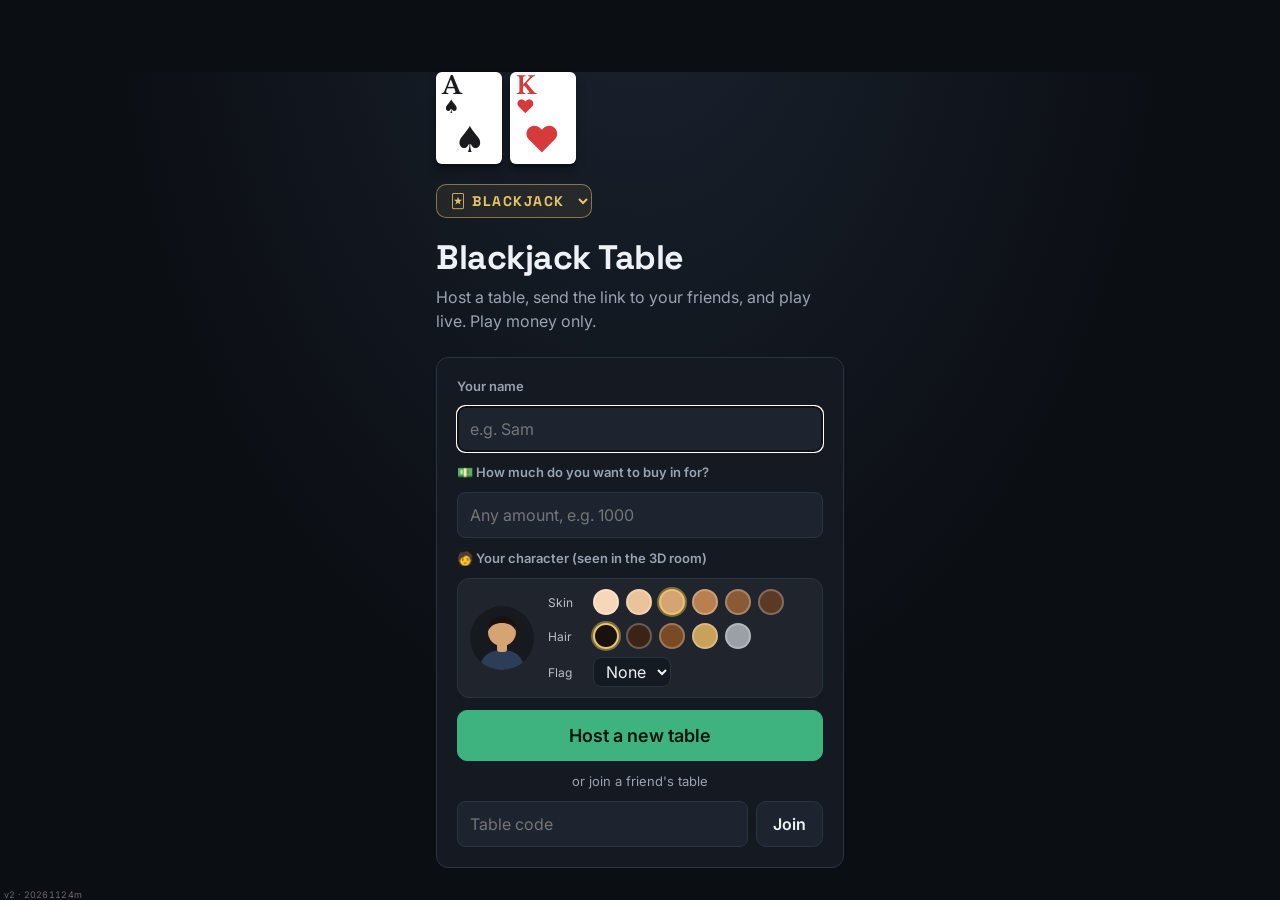
==== index.html @ 290719a8 "5 Card Charlie 1 round in 8 by default; dealer Max seats (off by default, 15 when on): + stops at th" ====
<!doctype html>
<html lang="en">
<head>
  <meta charset="utf-8" />
  <meta name="viewport" content="width=device-width, initial-scale=1, viewport-fit=cover" />
  <title>Blackjack Table</title>
  <meta name="description" content="Host a live blackjack table and play with friends from a shared link." />
  <link rel="preconnect" href="https://fonts.googleapis.com" />
  <link rel="preconnect" href="https://fonts.gstatic.com" crossorigin />
  <link href="https://fonts.googleapis.com/css2?family=Space+Grotesk:wght@500;600;700&family=Libre+Baskerville:wght@700&family=Inter:wght@400;500;600;700;800&display=swap" rel="stylesheet" />
  <script>try { var u = JSON.parse(sessionStorage.getItem('bj-upd') || 'null'); if (u && Date.now() - u.at < 90000) { document.documentElement.classList.add('updating'); addEventListener('load', function () { setTimeout(function () { document.documentElement.classList.remove('updating'); try { sessionStorage.removeItem('bj-upd'); } catch (e) {} }, 2000); }); } } catch (e) {}</script>
  <link rel="stylesheet" href="css/style.css?v=20261124m" />
  <link rel="stylesheet" href="css/games.css?v=20261124m" />
  <link rel="icon" href="data:image/svg+xml,<svg xmlns='http://www.w3.org/2000/svg' viewBox='0 0 100 100'><rect x='18' y='8' width='64' height='84' rx='10' fill='white' stroke='%23222' stroke-width='4'/><text x='50' y='66' font-size='48' text-anchor='middle' fill='%23d22'>♥</text></svg>" />
</head>
<body>
  <div id="app"></div>
  <div id="toast" class="toast" hidden></div>
  <dialog id="modal"><form method="dialog" class="x-form"><button class="x-btn" aria-label="Close" title="Close">✕</button></form><div id="modal-body"></div></dialog>
  <!-- Fetch every script at once instead of one after another. -->
  <link rel="modulepreload" href="js/game.js?v=20261124m" />
  <link rel="modulepreload" href="js/strategy.js?v=20261124m" />
  <link rel="modulepreload" href="js/fx.js?v=20261124m" />
  <link rel="modulepreload" href="js/history.js?v=20261124m" />
  <link rel="modulepreload" href="js/room3d.js?v=20261124m" />
  <link rel="modulepreload" href="lib/three.module.min.js" />
  <link rel="modulepreload" href="lib/CSS3DRenderer.js" />
  <script src="lib/peerjs.min.js"></script>
  <script type="module">import { boot } from './js/shell.js?v=20261124m'; boot('blackjack', () => import('./js/app.js?v=20261124m'));</script>
</body>
</html>
---- css/style.css ----
:root {
  --bg: #15171c;
  --panel: #1f232b;
  --panel-2: #282d37;
  --line: #343a46;
  --text: #eef1f5;
  --muted: #9aa3b2;
  --felt: #1f6b4a;
  --felt-dark: #17543a;
  --felt-edge: #0f3b29;
  --accent: #3fb37f;
  --accent-2: #2f8f64;
  --warn: #e0a23a;
  --danger: #e05252;
  --gold: #f2c94c;
  --card-bg: #ffffff;
  --spade: #1b1b1f;
  --heart: #d63a3a;
  --diamond: #d63a3a;
  --club: #18803f; /* clubs are green, so they never look like spades */
  --radius: 12px;
}
body.four-colour { --diamond: #2a6fdb; --club: #1f9a4f; }

* { box-sizing: border-box; }
html, body { margin: 0; background: var(--bg); color: var(--text); font-family: Inter, system-ui, -apple-system, Segoe UI, Roboto, sans-serif; }
body { min-height: 100vh; -webkit-font-smoothing: antialiased; }
button { font: inherit; }
input, select { font: inherit; color: var(--text); background: var(--panel-2); border: 1px solid var(--line); border-radius: 8px; padding: 8px 10px; }
a { color: var(--accent); }

.btn { background: var(--panel-2); color: var(--text); border: 1px solid var(--line); border-radius: 10px; padding: 10px 16px; font-weight: 600; cursor: pointer; transition: transform .05s, background .15s; }
.btn:hover:not(:disabled) { background: #333a46; }
.btn:active:not(:disabled) { transform: translateY(1px); }
.btn:disabled { opacity: .4; cursor: not-allowed; }
.btn.primary { background: var(--accent); border-color: var(--accent); color: #07140e; }
.btn.primary:hover:not(:disabled) { background: #4cc78f; }
.btn.danger { background: transparent; border-color: var(--danger); color: var(--danger); }
.btn.small { padding: 5px 10px; font-size: 13px; border-radius: 8px; }
.btn.big { padding: 14px 22px; font-size: 18px; }

/* ---------- Landing ---------- */
.landing { max-width: 440px; margin: 8vh auto; padding: 0 16px; }
.landing h1 { font-size: 34px; font-weight: 800; margin: 0 0 6px; letter-spacing: -0.5px; }
.landing p { color: var(--muted); margin: 0 0 24px; line-height: 1.5; }
.landing .box { background: var(--panel); border: 1px solid var(--line); border-radius: var(--radius); padding: 20px; display: grid; gap: 12px; }
.landing label { font-size: 13px; color: var(--muted); font-weight: 600; }
.landing input { width: 100%; padding: 12px; font-size: 16px; }
.landing .or { text-align: center; color: var(--muted); font-size: 13px; }
.landing .row { display: flex; gap: 8px; }
.landing .row input { flex: 1; }
.hero-cards { display: flex; gap: 8px; margin-bottom: 20px; }

/* ---------- Layout ---------- */
.topbar { display: flex; align-items: center; gap: 12px; padding: 10px 16px; border-bottom: 1px solid var(--line); background: var(--panel); flex-wrap: wrap; }
.topbar .title { font-weight: 800; font-size: 18px; }
.topbar .spacer { flex: 1; }
.pill { display: inline-flex; align-items: center; gap: 6px; padding: 4px 10px; border-radius: 999px; background: var(--panel-2); border: 1px solid var(--line); font-size: 13px; color: var(--muted); }
.pill.live::before { content: ''; width: 8px; height: 8px; border-radius: 50%; background: var(--accent); flex-shrink: 0; }
.pill.live { color: #c9f2dd; border-color: rgba(63, 179, 127, .6); background: rgba(63, 179, 127, .14); }
.pill.off::before { content: ''; width: 8px; height: 8px; border-radius: 50%; background: var(--danger); flex-shrink: 0; }
.share { display: flex; gap: 6px; align-items: center; }
.share input { width: 260px; font-size: 13px; padding: 6px 8px; }

.main { display: grid; grid-template-columns: 1fr 320px; gap: 16px; padding: 16px; max-width: 1400px; margin: 0 auto; }
.main.player { grid-template-columns: 1fr; max-width: 1100px; }
.main > div { min-width: 0; }
@media (max-width: 900px) { .main { grid-template-columns: 1fr; padding: 10px; } .share input { width: 160px; } }

/* ---------- Table ---------- */
.felt { position: relative; background: radial-gradient(ellipse at 50% 30%, var(--felt) 0%, var(--felt-dark) 70%); border: 10px solid var(--felt-edge); border-radius: 160px 160px 40px 40px / 120px 120px 40px 40px; padding: 18px 16px 20px; min-height: 480px; box-shadow: inset 0 0 60px rgba(0,0,0,.35), 0 10px 30px rgba(0,0,0,.4); }
@media (max-width: 700px) { .felt { border-radius: 40px; border-width: 6px; padding: 12px 8px; } }
.dealer { text-align: center; padding-bottom: 12px; }
.dealer .label { font-size: 12px; text-transform: uppercase; letter-spacing: 2px; color: rgba(255,255,255,.65); font-weight: 700; }
.status { text-align: center; margin: 4px auto 14px; font-weight: 700; font-size: 15px; background: rgba(0,0,0,.25); padding: 6px 14px; border-radius: 999px; display: table; }
.shoe-info { position: absolute; top: 14px; right: 22px; font-size: 12px; color: rgba(255,255,255,.6); text-align: right; }
@media (max-width: 700px) { .shoe-info { position: static; text-align: center; margin-bottom: 6px; } }

.seats { display: grid; grid-template-columns: repeat(5, 1fr); gap: 10px; align-items: start; }
@media (max-width: 1000px) { .seats { grid-template-columns: repeat(3, 1fr); } }
@media (max-width: 560px) { .seats { grid-template-columns: repeat(2, 1fr); gap: 8px; } }
.seat { background: rgba(0,0,0,.22); border: 2px solid rgba(255,255,255,.08); border-radius: 14px; padding: 8px; min-height: 160px; display: flex; flex-direction: column; gap: 6px; }
.seat.me { border-color: rgba(242,201,76,.6); }
.seat.turn { border-color: var(--gold); box-shadow: 0 0 0 3px rgba(242,201,76,.25), 0 0 20px rgba(242,201,76,.25); }
.seat.away { opacity: .55; }
.seat.empty { align-items: center; justify-content: center; border-style: dashed; color: rgba(255,255,255,.5); font-size: 13px; }
.seat .who { display: flex; justify-content: space-between; align-items: baseline; gap: 6px; }
.seat .name { font-weight: 700; font-size: 14px; overflow: hidden; text-overflow: ellipsis; white-space: nowrap; }
.seat .chips { font-size: 13px; color: var(--gold); font-weight: 700; }
.seat .bets { display: flex; flex-wrap: wrap; gap: 4px; }
.hand { background: rgba(0,0,0,.15); border-radius: 10px; padding: 6px; border: 1px solid transparent; }
.hand .meta { display: flex; justify-content: space-between; font-size: 12px; margin-top: 4px; gap: 4px; flex-wrap: wrap; }
.total { font-weight: 800; background: rgba(0,0,0,.45); padding: 1px 7px; border-radius: 6px; }
.result { font-weight: 800; padding: 1px 7px; border-radius: 6px; }
.result.win, .result.blackjack, .result.charlie { background: var(--accent); color: #062014; }
.result.lose, .result.bust { background: var(--danger); color: #fff; }
.result.push, .result.surrender { background: #6b7280; color: #fff; }
.net { font-weight: 800; font-size: 13px; text-align: center; }
.net.up { color: #7ef0b6; } .net.down { color: #ff9b9b; }
.side-results { display: grid; gap: 2px; }
.side-res { font-size: 11px; display: flex; justify-content: space-between; gap: 4px; padding: 2px 5px; border-radius: 5px; background: rgba(0,0,0,.25); }
.side-res.win { background: rgba(63,179,127,.35); }
.ready-tag { font-size: 11px; color: #7ef0b6; font-weight: 700; }

/* ---------- Cards ---------- */
.cards { display: flex; flex-wrap: wrap; gap: 4px; min-height: 64px; }
.dealer .cards { justify-content: center; min-height: 100px; }
.card { width: 46px; height: 64px; background: var(--card-bg); border-radius: 7px; box-shadow: 0 2px 6px rgba(0,0,0,.35); position: relative; color: var(--spade); display: flex; flex-direction: column; justify-content: space-between; padding: 3px 5px; user-select: none; flex: none; }
.card.s-h { color: var(--heart); } .card.s-d { color: var(--diamond); } .card.s-c { color: var(--club); } .card.s-s { color: var(--spade); }
.card.back { background: repeating-linear-gradient(45deg, #2b4c8c 0 6px, #24407a 6px 12px); border: 3px solid #fff; }
.card.new { animation: deal .28s ease-out; }
@keyframes deal { from { transform: translateY(-30px) scale(.9); opacity: 0; } to { transform: none; opacity: 1; } }

/* ---------- Panels ---------- */
.panel { background: var(--panel); border: 1px solid var(--line); border-radius: var(--radius); padding: 14px; }
.panel h3 { margin: 0 0 10px; font-size: 14px; text-transform: uppercase; letter-spacing: 1px; color: var(--muted); }
.side { display: grid; gap: 14px; align-content: start; }
.controls { margin-top: 14px; }
.actions { display: flex; gap: 8px; flex-wrap: wrap; justify-content: center; }
.actions .btn { min-width: 96px; }
.kbd { font-size: 11px; opacity: .6; margin-left: 4px; }

.chip { width: 50px; height: 50px; border-radius: 50%; border: 4px dashed rgba(255,255,255,.7); font-weight: 800; font-size: 13px; cursor: pointer; color: #fff; display: grid; place-items: center; box-shadow: 0 2px 6px rgba(0,0,0,.4); }
.chip.sel { outline: 3px solid var(--gold); outline-offset: 2px; }
.chip.v1 { background: #8a8f99; } .chip.v5 { background: #c0392b; } .chip.v25 { background: #1f8a4c; } .chip.v100 { background: #222; } .chip.v500 { background: #6c3fb5; }
.main-spot { border: 2px dashed var(--gold); border-radius: 14px; padding: 14px; text-align: center; cursor: pointer; background: rgba(242,201,76,.06); }
.main-spot .amt { font-size: 28px; font-weight: 800; color: var(--gold); }
.main-spot small { color: var(--muted); }

.player-list { display: grid; gap: 6px; }
.player-row { display: grid; grid-template-columns: 1fr auto; gap: 6px; align-items: center; background: var(--panel-2); padding: 8px; border-radius: 8px; font-size: 13px; }
.player-row .tools { display: flex; gap: 4px; flex-wrap: wrap; justify-content: flex-end; }
.player-row input { width: 70px; padding: 4px 6px; font-size: 13px; }
.settings-grid { display: grid; grid-template-columns: 1fr 1fr; gap: 8px 10px; font-size: 13px; }
.settings-grid label { display: grid; gap: 4px; color: var(--muted); font-weight: 600; }
.settings-grid .full { grid-column: 1 / -1; }
.settings-grid input[type=range] { padding: 0; }
.check { display: flex !important; align-items: center; gap: 8px; grid-template-columns: none; }
.log { font-size: 12px; color: var(--muted); display: grid; gap: 3px; max-height: 180px; overflow: auto; }
.hint { font-size: 12px; color: var(--muted); }

.toast { position: fixed; left: 50%; bottom: 24px; transform: translateX(-50%); background: #111; border: 1px solid var(--line); padding: 10px 16px; border-radius: 10px; z-index: 50; font-weight: 600; max-width: 90vw; }
dialog { background: var(--panel); color: var(--text); border: 1px solid var(--line); border-radius: var(--radius); max-width: 640px; width: calc(100% - 32px); }
dialog::backdrop { background: rgba(0,0,0,.6); }
.paytable { display: grid; gap: 12px; max-height: 70vh; overflow: auto; margin-bottom: 12px; }
.paytable table { width: 100%; border-collapse: collapse; font-size: 13px; }
.paytable td { padding: 3px 0; border-bottom: 1px solid var(--line); }
.paytable td:last-child { text-align: right; font-weight: 700; color: var(--gold); }
.paytable h4 { margin: 0 0 2px; } .paytable p { margin: 0 0 4px; color: var(--muted); font-size: 13px; }
.center-msg { text-align: center; padding: 60px 16px; color: var(--muted); }

/* Keep every panel inside the page width. */
.settings-grid { grid-template-columns: minmax(0, 1fr) minmax(0, 1fr); }
.settings-grid input:not([type=checkbox]), .settings-grid select { width: 100%; min-width: 0; }
.side { min-width: 0; }
body { overflow-x: hidden; }
.timer { margin-left: 8px; padding: 1px 8px; border-radius: 999px; background: rgba(255,255,255,.15); font-variant-numeric: tabular-nums; }
.timer.urgent { background: var(--danger); }

/* ================= Live casino look ================= */
:root { --bg: #0b0e13; --panel: #151a22; --panel-2: #1d2430; --line: #2a3342; --gold: #e8c46a; --felt: #13654a; --felt-dark: #0b4733; --felt-edge: #3b2414; }
body { background: radial-gradient(ellipse at 50% -10%, #1b2330 0%, var(--bg) 60%) fixed; }
.btn.gold { background: transparent; border-color: var(--gold); color: var(--gold); }

.felt {
  border: none; overflow: hidden;
  border-radius: 28px 28px 50% 50% / 28px 28px 34% 34%;
  background:
    radial-gradient(ellipse at 50% 0%, rgba(255,255,255,.10), transparent 55%),
    radial-gradient(ellipse at 50% 40%, var(--felt) 0%, var(--felt-dark) 75%);
  box-shadow: 0 0 0 10px #2a190e, 0 0 0 12px #6b4524, 0 18px 50px rgba(0,0,0,.6), inset 0 0 80px rgba(0,0,0,.45);
  padding: 16px 16px 70px; min-height: 560px; margin: 12px 12px 0;
}
.felt::before { content: ''; position: absolute; inset: 14px; border: 2px solid rgba(232,196,106,.35); border-radius: 20px 20px 50% 50% / 20px 20px 34% 34%; pointer-events: none; }
@media (max-width: 700px) { .felt { margin: 6px 4px 0; padding: 10px 6px 40px; border-radius: 18px 18px 46% 46% / 18px 18px 22% 22%; min-height: 0; } .felt::before { inset: 8px; border-radius: 14px 14px 46% 46% / 14px 14px 22% 22%; } }

.dealer { position: relative; z-index: 1; }
.dealer-name { font-size: 12px; font-weight: 700; letter-spacing: 1px; text-transform: uppercase; color: rgba(255,255,255,.8); display: flex; gap: 8px; justify-content: center; align-items: center; flex-wrap: wrap; margin-bottom: 6px; }
.dealer-name .chips { color: var(--gold); }
.dealer-total { min-height: 22px; margin-top: 4px; }
.status { background: rgba(0,0,0,.4); border: 1px solid rgba(232,196,106,.3); }

/* Shoe */
.shoe-box { position: absolute; top: 22px; right: 26px; display: flex; flex-direction: column; align-items: flex-end; gap: 6px; z-index: 2; }
.shoe { position: relative; width: 74px; height: 58px; background: linear-gradient(160deg, #2b2f36, #111418); border-radius: 8px 22px 8px 8px; box-shadow: 0 6px 14px rgba(0,0,0,.5), inset 0 1px 0 rgba(255,255,255,.12); transform: perspective(200px) rotateX(18deg) rotate(-8deg); }
.shoe-cards { position: absolute; left: 8px; top: 8px; width: 46px; height: 34px; border-radius: 4px; background: repeating-linear-gradient(90deg, #f3f3f3 0 2px, #cfcfcf 2px 3px); box-shadow: inset 0 0 0 2px #b03030; }
.shoe-fill { position: absolute; left: 6px; right: 6px; bottom: 5px; height: 4px; border-radius: 2px; background: linear-gradient(90deg, var(--gold) var(--fill), rgba(255,255,255,.15) var(--fill)); }
.shoe-box .shoe-info { position: static; font-size: 11px; max-width: 180px; text-align: right; }
@media (max-width: 700px) { .shoe-box { top: 10px; right: 10px; } .shoe { width: 50px; height: 40px; } .shoe-cards { width: 30px; height: 22px; } .shoe-box .shoe-info { display: none; } }

/* Cards */
.card.pending { opacity: 0; }
.card.flip { animation: flip .45s ease-out; }
@keyframes flip { 0% { transform: rotateY(90deg); } 100% { transform: none; } }
.card.new { animation: none; }

/* Seats along the curved edge */
.seats { grid-template-columns: 1fr 1fr 1.35fr 1fr 1fr; gap: 6px; align-items: start; margin-top: 8px; }
.seat { background: transparent; border: none; min-height: 0; align-items: center; padding: 4px; gap: 4px; }
.seat.me, .seat.turn { border: none; box-shadow: none; }
.seat.empty { border: none; justify-content: flex-start; }
.seat .who { flex-direction: column; align-items: center; background: rgba(0,0,0,.45); border-radius: 10px; padding: 4px 10px; gap: 0; border: 1px solid rgba(255,255,255,.08); max-width: 100%; }
.seat.me .who { border-color: var(--gold); }
.seat.turn .who { background: var(--gold); color: #1b1300; } .seat.turn .who .chips { color: #1b1300; }
.seat .name { font-size: 13px; max-width: 100%; }
.seat .chips { font-size: 12px; }
.hand { background: transparent; padding: 2px; }
.hand .meta { justify-content: center; }
.side-results { width: 100%; }
@media (max-width: 700px) {
  .seats { grid-template-columns: 1fr 1fr 1.7fr 1fr 1fr; gap: 2px; }
  .seat .name { font-size: 11px; } .seat .who { padding: 2px 5px; }
}

/* Betting circle with side bets around it */
.spot-area { position: relative; width: 150px; height: 150px; flex: none; }
.spot { position: absolute; left: 50%; top: 50%; width: 66px; height: 66px; transform: translate(-50%, -50%); border-radius: 50%; border: 2px solid rgba(232,196,106,.75); background: rgba(0,0,0,.18); display: grid; place-items: center; }
.spot-amt { position: absolute; bottom: -8px; left: 50%; transform: translateX(-50%); background: rgba(0,0,0,.75); color: var(--gold); font-weight: 800; font-size: 12px; padding: 0 6px; border-radius: 8px; white-space: nowrap; }
.spot-amt:empty { display: none; }
.sb { position: absolute; left: 50%; top: 50%; width: 34px; height: 34px; margin: -17px 0 0 -17px; border-radius: 50%; border: 1.5px solid rgba(255,255,255,.35); background: rgba(0,0,0,.2); color: rgba(255,255,255,.75); font: inherit; padding: 0; display: grid; place-items: center; align-content: center; transform: rotate(var(--a)) translate(58px) rotate(calc(-1 * var(--a))); }
.sb.on { border-color: var(--gold); background: rgba(232,196,106,.18); }
.sb.won { border-color: #5ff0a8; background: rgba(63,179,127,.5); box-shadow: 0 0 10px rgba(95,240,168,.7); }
.sb.lost { opacity: .45; }
button.sb { cursor: pointer; }
button.sb:hover { border-color: var(--gold); background: rgba(232,196,106,.25); }
.spot-area.live .spot { border-style: dashed; }
@keyframes pulse { 50% { box-shadow: 0 0 0 6px rgba(232,196,106,.15); } }
.ins-tag { position: absolute; left: 50%; bottom: -14px; transform: translateX(-50%); font-size: 10px; font-weight: 700; background: rgba(0,0,0,.6); padding: 1px 6px; border-radius: 6px; white-space: nowrap; }

/* Chips */
.chipv { --c: #888; position: relative; width: 58px; height: 58px; border-radius: 50%; border: none; padding: 0; cursor: pointer; color: #fff; font: inherit; font-weight: 800; font-size: 14px;
  background:
    radial-gradient(circle, var(--c) 0 52%, transparent 53%),
    repeating-conic-gradient(#fff 0 12deg, var(--c) 12deg 45deg);
  box-shadow: 0 3px 8px rgba(0,0,0,.55), inset 0 0 0 3px rgba(0,0,0,.25);
  display: grid; place-items: center; transition: transform .12s; }
.chipv span { width: 62%; height: 62%; border-radius: 50%; border: 2px dashed rgba(255,255,255,.55); display: grid; place-items: center; text-shadow: 0 1px 2px rgba(0,0,0,.6); }
.chipv:hover { transform: translateY(-3px); }
.chipv.sel { transform: translateY(-6px); box-shadow: 0 0 0 3px var(--gold), 0 8px 16px rgba(0,0,0,.6); }
.cv1 { --c: #9aa1ab; } .cv5 { --c: #c62f2f; } .cv25 { --c: #1d8a4a; } .cv100 { --c: #23262d; } .cv500 { --c: #6d3cc0; }
.chipv.sm { width: 34px; height: 34px; position: absolute; left: 50%; top: 50%; margin: -17px 0 0 -17px; transform: translateY(calc(var(--i) * -3px)); cursor: default; box-shadow: 0 2px 2px rgba(0,0,0,.5), inset 0 0 0 2px rgba(0,0,0,.25); }
.stack { position: absolute; inset: 0; }
.chipv.fly { position: fixed; z-index: 100; pointer-events: none; margin: 0; }

/* Tray in the middle under the table */
.tray { max-width: 760px; margin: 18px auto 0; background: linear-gradient(180deg, #1a212c, #121820); border: 1px solid var(--line); border-radius: 18px; padding: 14px; display: grid; gap: 12px; box-shadow: 0 10px 30px rgba(0,0,0,.4); }
.tray:empty { display: none; }
.tray-row { display: grid; grid-template-columns: 1fr auto 1fr; align-items: center; gap: 10px; }
.chip-rack { display: flex; gap: 10px; justify-content: center; }
.balance { display: grid; text-align: center; } .balance small { color: var(--muted); font-size: 11px; text-transform: uppercase; letter-spacing: 1px; } .balance b { color: var(--gold); font-size: 20px; }
.tray-msg { text-align: center; color: var(--muted); }
@media (max-width: 560px) {
  .tray { margin: 12px 4px 0; padding: 10px; }
  .tray-row { grid-template-columns: 1fr 1fr; } .chip-rack { grid-column: 1 / -1; order: -1; gap: 6px; }
  .chipv { width: 50px; height: 50px; font-size: 12px; }
}
.actions.play { gap: 12px; }
@media (max-width: 560px) { .actions.play { gap: 6px; } }
.controls[hidden] { display: none; }

/* Clean full width page with a menu */
.main.player { max-width: 1280px; }
.topbar { position: sticky; top: 0; z-index: 20; background: rgba(11,14,19,.85); backdrop-filter: blur(8px); border-bottom: 1px solid rgba(255,255,255,.06); }
.topbar .title { letter-spacing: 3px; text-transform: uppercase; font-size: 15px; color: var(--gold); }
.menu-wrap { position: relative; }
.hamburger { width: 40px; height: 36px; border-radius: 10px; border: 1px solid var(--line); background: var(--panel-2); display: grid; place-content: center; gap: 4px; cursor: pointer; padding: 0; }
.hamburger span { display: block; width: 18px; height: 2px; background: var(--text); border-radius: 2px; }
.menu { display: none; position: absolute; right: 0; top: 100%; padding-top: 8px; width: 380px; max-width: calc(100vw - 24px); }
.menu-wrap.open .menu { display: block; }
.menu { max-height: calc(100vh - 70px); overflow-y: auto; filter: drop-shadow(0 16px 30px rgba(0,0,0,.6)); }
.menu-title { font-size: 11px; text-transform: uppercase; letter-spacing: 1.5px; color: var(--muted); font-weight: 700; margin-bottom: 8px; }
.menu .share input { flex: 1; width: auto; }
.menu-items { display: grid; gap: 2px; padding: 6px; }
.menu-item { text-align: left; background: transparent; border: none; color: var(--text); padding: 9px 10px; border-radius: 8px; cursor: pointer; font: inherit; font-weight: 600; }
.menu-item:hover { background: var(--panel-2); }
.menu .actions { justify-content: flex-start; }
.menu .actions .btn { min-width: 0; padding: 8px 12px; font-size: 13px; }
.seats { grid-template-columns: minmax(0,1fr) minmax(0,1fr) minmax(0,1.35fr) minmax(0,1fr) minmax(0,1fr); }
.seat { min-width: 0; }
@media (max-width: 700px) {
  .seats { grid-template-columns: minmax(0,1fr) minmax(0,1fr) minmax(0,1.7fr) minmax(0,1fr) minmax(0,1fr); }
  .topbar { flex-wrap: nowrap; padding: 8px 10px; gap: 8px; }
  .topbar .title { font-size: 13px; letter-spacing: 2px; }
  .topbar .pill { font-size: 11px; padding: 3px 8px; }
  .dealer-name { font-size: 10px; }
}
.vote-pop { position: fixed; inset: 0; z-index: 60; display: grid; place-items: center; background: rgba(0,0,0,.45); padding: 16px; }
.vote-card { background: var(--panel); border: 1px solid var(--gold); border-radius: 16px; padding: 18px; max-width: 380px; width: 100%; text-align: center; box-shadow: 0 20px 50px rgba(0,0,0,.6); }
.vote-title { font-weight: 800; font-size: 18px; margin-bottom: 6px; }
.vote-card p { color: var(--muted); margin: 0 0 12px; }
.vote-card .actions .btn { min-width: 110px; }
.vote-bar { height: 4px; border-radius: 2px; background: rgba(255,255,255,.1); margin-top: 14px; overflow: hidden; }
.vote-bar span { display: block; height: 100%; background: var(--gold); transition: width .2s linear; }
.spot[data-act] { cursor: pointer; }
.spot[data-act]:hover { box-shadow: 0 0 0 4px rgba(232,196,106,.3); }
.chip-rack { align-items: center; }
.icon-btn { width: 64px; height: 64px; border-radius: 50%; border: 2px solid var(--gold); background: rgba(232,196,106,.08); color: var(--gold); font: inherit; font-size: 11px; font-weight: 700; cursor: pointer; display: grid; place-items: center; align-content: center; gap: 0; }
.icon-btn .ico { font-size: 22px; line-height: 1; }
.icon-btn:hover:not(:disabled) { background: rgba(232,196,106,.2); }
.icon-btn:disabled { opacity: .3; cursor: not-allowed; }
@media (max-width: 560px) { .icon-btn { width: 50px; height: 50px; font-size: 10px; } .icon-btn .ico { font-size: 18px; } .chip-rack { gap: 4px; } .chipv { width: 44px; height: 44px; } }
.result-pop { position: fixed; left: 50%; top: 42%; transform: translate(-50%, -50%); z-index: 70; pointer-events: none; text-align: center; padding: 18px 46px; border-radius: 18px; background: rgba(8,10,14,.82); border: 2px solid var(--gold); box-shadow: 0 20px 60px rgba(0,0,0,.6); }
.result-pop small { display: block; font-size: 16px; letter-spacing: 4px; text-transform: uppercase; font-weight: 800; color: var(--muted); }
.result-pop b { display: block; font-size: 64px; font-weight: 800; line-height: 1.05; }
.result-pop.win b { color: var(--gold); text-shadow: 0 0 30px rgba(232,196,106,.6); } .result-pop.win small { color: #7ef0b6; }
.result-pop.lose { border-color: var(--danger); } .result-pop.lose b { color: #ff8a8a; }
.result-pop.push b { color: #fff; }
@media (max-width: 560px) { .result-pop { padding: 12px 28px; } .result-pop b { font-size: 44px; } }
.deal-me-in { display: flex; justify-content: center; align-items: center; gap: 10px; margin: -4px 0 6px; position: relative; z-index: 3; }
.deal-btn { font: inherit; font-weight: 800; font-size: 20px; letter-spacing: 2px; text-transform: uppercase; color: #1b1300; background: linear-gradient(180deg, #f6dc8f, #d9a93e); border: none; border-radius: 999px; padding: 14px 38px; cursor: pointer; box-shadow: 0 8px 24px rgba(0,0,0,.5), 0 0 0 4px rgba(232,196,106,.25); animation: glow 1.6s ease-in-out infinite; }
.deal-btn:hover { transform: translateY(-2px); }
@keyframes glow { 50% { box-shadow: 0 8px 24px rgba(0,0,0,.5), 0 0 0 10px rgba(232,196,106,.12); } }
.deal-me-in.waiting span { background: rgba(0,0,0,.5); padding: 8px 16px; border-radius: 999px; font-weight: 700; color: #7ef0b6; }
@media (max-width: 560px) { .deal-btn { font-size: 16px; padding: 10px 26px; } }
.result-pop { background: rgba(8,10,14,.96); }
.pill, .topbar .btn { white-space: nowrap; }
/* Play buttons: big rectangles, one clear colour each */
.actions.play { gap: 10px; }
.move-btn { min-width: 128px; padding: 16px 18px; border-radius: 12px; border: 3px solid transparent; font: inherit; font-size: 22px; font-weight: 800; letter-spacing: 1px; text-transform: uppercase; color: #fff; cursor: pointer; box-shadow: 0 5px 0 rgba(0,0,0,.35), 0 8px 18px rgba(0,0,0,.35); transition: transform .08s, opacity .15s, filter .15s; text-shadow: 0 1px 2px rgba(0,0,0,.35); }
.move-btn .kbd { display: block; font-size: 11px; opacity: .7; margin: 2px 0 0; letter-spacing: 0; }
.move-btn.hit { background: #22b04f; }
.move-btn.stand { background: #e53935; }
.move-btn.double { background: #ff9800; }
.move-btn.split { background: #1e88e5; }
.move-btn.surrender { background: #8e44ad; }
.move-btn:not(:disabled):hover { transform: translateY(-2px); }
.move-btn:not(:disabled):active { transform: translateY(3px); box-shadow: 0 2px 0 rgba(0,0,0,.35); }
.move-btn:disabled { opacity: .15; cursor: not-allowed; filter: grayscale(1); }
.move-btn.dim { opacity: .5; filter: grayscale(.75); }
.move-btn.dim:hover { opacity: .9; filter: none; }
.move-btn.best { border-color: #fff; box-shadow: 0 5px 0 rgba(0,0,0,.35), 0 0 22px rgba(255,255,255,.35); }
@media (max-width: 560px) { .actions.play { gap: 6px; } .move-btn { min-width: 0; flex: 1 1 30%; font-size: 16px; padding: 12px 6px; } }
/* Curved felt writing */
.arc-svg { display: block; width: 100%; max-width: 820px; margin: 4px auto -70px; overflow: visible; pointer-events: none; }
.arc-svg text { font-family: Inter, sans-serif; font-weight: 800; }
.arc-big { font-size: 40px; letter-spacing: 7px; fill: rgba(232,196,106,.75); }
.arc-mid { font-size: 21px; letter-spacing: 4px; fill: rgba(255,255,255,.45); }
.arc-small { font-size: 17px; letter-spacing: 4px; fill: rgba(232,196,106,.45); }
.status { position: relative; z-index: 2; }
@media (max-width: 700px) { .arc-svg { margin-bottom: -40px; } }
/* Felt texture: fine woven noise drawn by the browser (no image files) */
.felt::after { content: ''; position: absolute; inset: 0; border-radius: inherit; pointer-events: none; z-index: 0; opacity: .55; mix-blend-mode: overlay;
  background-image:
    url("data:image/svg+xml,%3Csvg xmlns='http://www.w3.org/2000/svg' width='220' height='220'%3E%3Cfilter id='n'%3E%3CfeTurbulence type='fractalNoise' baseFrequency='.9' numOctaves='3' stitchTiles='stitch'/%3E%3CfeColorMatrix values='0 0 0 0 .5 0 0 0 0 .5 0 0 0 0 .5 0 0 0 .9 0'/%3E%3C/filter%3E%3Crect width='100%25' height='100%25' filter='url(%23n)'/%3E%3C/svg%3E"),
    repeating-linear-gradient(45deg, rgba(255,255,255,.035) 0 1px, transparent 1px 3px),
    repeating-linear-gradient(-45deg, rgba(0,0,0,.05) 0 1px, transparent 1px 3px); }
.felt > * { position: relative; z-index: 1; }
.felt > .shoe-box { position: absolute; z-index: 2; }
/* 3D table */
.table-stage { perspective: 1500px; perspective-origin: 50% 0%; padding-top: 6px; }
.table-stage .felt { transform: rotateX(13deg); transform-origin: 50% 100%; box-shadow: 0 0 0 10px #2a190e, 0 0 0 12px #6b4524, 0 14px 0 10px #1b0f07, 0 40px 60px rgba(0,0,0,.7), inset 0 0 80px rgba(0,0,0,.45); }
.card { box-shadow: 0 3px 0 rgba(0,0,0,.18), 0 6px 10px rgba(0,0,0,.35); }
.chipv.sm { box-shadow: 0 2px 0 rgba(0,0,0,.45), 0 3px 4px rgba(0,0,0,.4), inset 0 0 0 2px rgba(0,0,0,.25); }
.arc-svg { margin-bottom: -26px; }
@media (max-width: 700px) { .table-stage .felt { transform: rotateX(8deg); } .arc-svg { margin-bottom: -14px; } }

/* Floating balance, zoom, buy-in, host pop-ups, ledger */
.float-balance { position: fixed; left: 14px; bottom: 14px; z-index: 40; display: grid; text-align: left; gap: 0; padding: 8px 16px; border-radius: 14px; border: 1px solid var(--gold); background: rgba(12,15,20,.92); color: var(--text); font: inherit; cursor: pointer; box-shadow: 0 10px 24px rgba(0,0,0,.5); }
.float-balance .lbl { font-size: 10px; letter-spacing: 2px; text-transform: uppercase; color: var(--muted); font-weight: 700; }
.float-balance b { font-size: 24px; color: var(--gold); line-height: 1.1; }
.float-balance small { font-size: 10px; color: var(--muted); } .float-balance small.pending { color: var(--warn); }
.float-balance:hover { background: rgba(30,36,46,.95); }
.zoom-ctl { position: fixed; right: 14px; bottom: 14px; z-index: 40; display: flex; align-items: center; gap: 4px; background: rgba(12,15,20,.92); border: 1px solid var(--line); border-radius: 12px; padding: 4px; }
.zoom-ctl button { width: 34px; height: 34px; border-radius: 8px; border: none; background: var(--panel-2); color: var(--text); font-size: 20px; font-weight: 700; cursor: pointer; }
.zoom-ctl span { min-width: 44px; text-align: center; font-size: 12px; color: var(--muted); font-weight: 700; }
.buyin-pop { position: fixed; inset: 0; z-index: 65; display: grid; place-items: center; background: rgba(0,0,0,.5); padding: 16px; }
.buyin-pop[hidden] { display: none; }
.host-pops { position: fixed; top: 64px; left: 50%; transform: translateX(-50%); z-index: 66; display: grid; gap: 8px; width: min(420px, calc(100vw - 24px)); }
.host-pop { background: var(--panel); border: 1px solid var(--gold); border-radius: 12px; padding: 12px; box-shadow: 0 12px 30px rgba(0,0,0,.6); text-align: center; }
.host-pop .actions { margin-top: 8px; }
.ledger { position: fixed; right: 14px; bottom: 62px; z-index: 39; width: 320px; max-width: calc(100vw - 28px); background: rgba(12,15,20,.94); border: 1px solid var(--line); border-radius: 14px; box-shadow: 0 10px 24px rgba(0,0,0,.5); overflow: hidden; }
.ledger-head { width: 100%; display: flex; justify-content: space-between; background: transparent; border: none; color: var(--gold); font: inherit; font-weight: 800; font-size: 12px; letter-spacing: 2px; text-transform: uppercase; padding: 10px 12px; cursor: pointer; }
.ledger.closed .ledger-body { display: none; }
.ledger.closed { width: auto; }
.ledger-body { padding: 0 12px 10px; }
.ledger table { width: 100%; border-collapse: collapse; font-size: 12px; }
.ledger th { text-align: right; color: var(--muted); font-weight: 600; padding: 3px 4px; } .ledger th:first-child, .ledger td:first-child { text-align: left; }
.ledger td { text-align: right; padding: 4px; border-top: 1px solid var(--line); font-variant-numeric: tabular-nums; white-space: nowrap; overflow: hidden; text-overflow: ellipsis; max-width: 110px; }
.ledger tr.me td { color: var(--gold); }
.ledger tr.tot td { font-weight: 800; border-top: 2px solid var(--line); }
.ledger .up { color: #7ef0b6; } .ledger .down { color: #ff8a8a; }
.ledger .hint { margin-top: 6px; font-size: 11px; }
.main { padding-bottom: 120px; }
/* In a hand, the action bar floats over the table only when you have to act */
.tray.overlay { position: fixed; left: 50%; bottom: 18px; transform: translateX(-50%); z-index: 45; width: min(760px, calc(100vw - 24px)); margin: 0; background: rgba(12,15,20,.9); backdrop-filter: blur(6px); animation: rise .2s ease-out; }
@keyframes rise { from { opacity: 0; transform: translate(-50%, 16px); } to { opacity: 1; transform: translateX(-50%); } }
@media (max-width: 560px) { .tray.overlay { bottom: 64px; } }
/* Menu folders */
.menu { background: var(--panel); border: 1px solid var(--line); border-radius: 14px; padding: 6px; margin-top: 8px; }
.menu { top: 100%; }
.fold { border-radius: 10px; }
.fold + .fold { margin-top: 2px; }
.fold > summary { list-style: none; cursor: pointer; padding: 11px 12px; border-radius: 10px; font-weight: 700; display: flex; justify-content: space-between; align-items: center; }
.fold > summary::-webkit-details-marker { display: none; }
.fold > summary::after { content: '›'; font-size: 20px; color: var(--muted); transition: transform .15s; line-height: 1; }
.fold[open] > summary::after { transform: rotate(90deg); }
.fold > summary:hover { background: var(--panel-2); }
.fold[open] > summary { color: var(--gold); }
.fold-body { padding: 6px 10px 12px; display: grid; gap: 6px; }
.fold.sub { background: rgba(255,255,255,.03); border: 1px solid var(--line); }
.fold.sub > summary { font-size: 13px; padding: 9px 10px; font-weight: 600; }
.fold.sub[open] > summary { color: var(--text); }
.menu-note { padding: 10px 12px; }
[hidden] { display: none !important; }
.topbar { z-index: 50; }
.crown { color: var(--gold); }
.role-tag { display: inline-block; font-size: 10px; font-weight: 800; letter-spacing: 1px; text-transform: uppercase; padding: 1px 6px; border-radius: 6px; background: var(--panel); border: 1px solid var(--line); color: var(--muted); vertical-align: middle; }
.role-tag.host { background: var(--gold); color: #1b1300; border-color: var(--gold); }
.vote-list { text-align: left; margin: 6px 0 10px; padding-left: 18px; color: var(--text); font-size: 14px; }

/* Count training */

/* Strategy chart */
.chart-pop { position: fixed; inset: 0; z-index: 75; background: rgba(0,0,0,.6); display: grid; place-items: center; padding: 12px; overflow: auto; }
.chart-pop[hidden] { display: none; }
.chart-card { background: var(--panel); border: 1px solid var(--line); border-radius: 16px; padding: 14px; max-width: 1100px; width: 100%; max-height: calc(100vh - 24px); overflow: auto; }
.chart-head { display: flex; gap: 12px; align-items: center; flex-wrap: wrap; margin-bottom: 10px; } .chart-head .hint { flex: 1; }
.chart-grid { display: grid; grid-template-columns: repeat(3, minmax(0, 1fr)); gap: 12px; }
@media (max-width: 900px) { .chart-grid { grid-template-columns: 1fr; } }
.chart-title { font-weight: 800; margin-bottom: 4px; color: var(--gold); font-size: 13px; text-transform: uppercase; letter-spacing: 1px; }
.chart { border-collapse: collapse; width: 100%; font-size: 12px; font-weight: 800; text-align: center; }
.chart th { color: var(--muted); padding: 3px; font-weight: 700; }
.chart td { padding: 4px 0; border: 1px solid rgba(0,0,0,.35); color: #fff; }
.chart td.h, .chart-key .h { background: #22b04f; } .chart td.s, .chart-key .s { background: #e53935; } .chart td.d, .chart-key .d { background: #ff9800; }
.chart td.p, .chart-key .p { background: #1e88e5; } .chart td.r, .chart-key .r { background: #8e44ad; }
.chart-key { margin-top: 10px; font-size: 12px; color: var(--muted); display: flex; gap: 6px; flex-wrap: wrap; align-items: center; }
.chart-key span { color: #fff; font-weight: 800; padding: 1px 6px; border-radius: 4px; margin-left: 8px; }
.seat .hand { min-width: 0; }
/* Fonts: Inter for reading, Space Grotesk for headings and felt lettering, Libre Baskerville for card faces */
html, body, button, input, select { font-family: Inter, system-ui, sans-serif; }
.card .rk, .card .st { font-family: 'Libre Baskerville', Georgia, serif; font-weight: 700; }
.arc-svg text { font-family: 'Space Grotesk', system-ui, sans-serif !important; font-weight: 700; }
.topbar .title, .deal-btn, .move-btn, .result-pop, .vote-title, .dealer-name, .status, .landing h1, .chart-title, .ledger-head, .menu-title, .fold > summary, .float-balance b, .balance b, .spot-amt, .chipv span, .seat .name { font-family: 'Space Grotesk', system-ui, sans-serif; }
.move-btn { letter-spacing: 1.5px; }
.result-pop b { font-weight: 800; }
/* Clear bet amounts */
.spot-amt { bottom: auto; top: 50%; transform: translate(-50%, -50%); font-size: 17px; padding: 2px 9px; border-radius: 10px; background: rgba(0,0,0,.82); border: 1.5px solid var(--gold); color: #fff; z-index: 3; box-shadow: 0 2px 6px rgba(0,0,0,.5); }
.sb { width: 40px; height: 40px; margin: -20px 0 0 -20px; transform: rotate(var(--a)) translate(62px) rotate(calc(-1 * var(--a))); }
.sb.on { border-color: var(--gold); background: transparent; }
.spot-area { width: 160px; height: 160px; }
@keyframes bob { 50% { transform: translate(-50%, 4px); } }
.felt-actions { position: absolute !important; left: 50%; top: 300px; transform: translateX(-50%); z-index: 6 !important; width: min(720px, 96%); }
.felt-actions:empty { display: none; }
.felt-actions > * { background: rgba(8,10,14,.86); border: 1px solid rgba(232,196,106,.4); border-radius: 16px; padding: 12px; box-shadow: 0 16px 40px rgba(0,0,0,.55); animation: pop .18s ease-out; }
.felt-actions .tray-msg { margin-bottom: 0; color: var(--text); }
.felt-actions .tray-msg + .actions { border: none; box-shadow: none; padding-top: 0; margin-top: -14px; border-radius: 0 0 16px 16px; }
@keyframes pop { from { opacity: 0; transform: scale(.94); } to { opacity: 1; transform: none; } }
.felt-actions .actions.play { flex-wrap: nowrap; }
.felt-actions .move-btn { min-width: 0; flex: 1; font-size: 19px; padding: 14px 8px; }
@media (max-width: 700px) { .felt-actions { top: 190px; } .felt-actions .actions.play { flex-wrap: wrap; } .felt-actions .move-btn { flex: 1 1 28%; font-size: 15px; padding: 11px 4px; } }

/* ---------- Round 2: fixed table size, dealer view, camera angle, decision panel ---------- */
/* The table keeps one size all the time. Status and buttons float over it instead of pushing things around. */
.table-stage { position: relative; --tilt: 30deg; perspective: 1400px; perspective-origin: 50% -20%; }
.table-stage .felt { transform: rotateX(var(--tilt)); transform-origin: 50% 100%; transition: transform .25s ease-out; }
@media (max-width: 700px) { .table-stage .felt { transform: rotateX(calc(var(--tilt) * .7)); } }
.felt { display: flex; flex-direction: column; height: 700px; min-height: 0 !important; box-sizing: border-box; }
.felt > .dealer { flex: none; min-height: 150px; }
.felt > .seats { margin-top: auto; flex: none; }
.mid-band { position: absolute !important; left: 0; right: 0; top: 232px; z-index: 4 !important; display: flex; flex-direction: column; align-items: center; gap: 10px; pointer-events: none; }
.mid-band > * { pointer-events: auto; }
.mid-band .status { margin: 0; }
.mid-band .deal-me-in { margin: 0; }
.deal-me-in .under-min { color: #ffd479 !important; }
@media (max-width: 700px) { .mid-band { top: 150px; } }
.tray { min-height: 150px; box-sizing: border-box; }
.tray:empty { display: grid; visibility: hidden; }
@media (max-width: 560px) { .tray { min-height: 190px; } }

/* Curved felt writing on concentric arcs. */
.arc-svg { max-width: 860px; margin: -8px auto 0; }
.arc-big { font-size: 38px; }

/* Dealer's view: dealer at the bottom, players around the far edge. */
.felt.flip { flex-direction: column-reverse; border-radius: 50% 50% 28px 28px / 34% 34% 28px 28px; }
.felt.flip::before { border-radius: 50% 50% 20px 20px / 34% 34% 20px 20px; }
.felt.flip > .seats { margin-top: 0; margin-bottom: auto; }
.felt.flip > .arc-svg { transform: rotate(180deg); margin: 0 auto -8px; }
.felt.flip .seat { flex-direction: column-reverse; }
.felt.flip .mid-band { top: auto; bottom: 250px; }
.felt.flip > .shoe-box { top: auto; bottom: 22px; }
.felt.flip > .dealer { padding: 12px 0 0; }
@media (max-width: 700px) { .felt.flip .mid-band { bottom: 160px; } }


/* Decision panel. */
.table-stage > .felt-actions { top: 150px; }
@media (max-width: 700px) { .table-stage > .felt-actions { top: 96px; } }
.felt-actions > .decide { background: none; border: none; box-shadow: none; padding: 0; }
.decide { display: flex; flex-direction: column; align-items: center; gap: 12px; }
.decide-title { font-family: 'Space Grotesk', system-ui, sans-serif; font-weight: 800; font-size: 24px; letter-spacing: 3px; text-transform: uppercase; color: #fff; text-shadow: 0 2px 8px rgba(0,0,0,.9); }
.decide-hand { display: inline-block; margin-left: 10px; font-family: Inter, system-ui, sans-serif; font-size: 14px; letter-spacing: 1px; color: var(--gold); background: rgba(0,0,0,.55); padding: 3px 10px; border-radius: 999px; vertical-align: middle; }
.decide-row { display: flex; gap: 10px; align-items: center; justify-content: center; }
.move-btn.tile { min-width: 0; width: 82px; height: 82px; padding: 6px; border-radius: 10px; display: flex; flex-direction: column; align-items: center; justify-content: center; gap: 2px; font-family: Inter, system-ui, sans-serif; border: 2px solid rgba(255,255,255,.25); box-shadow: 0 6px 16px rgba(0,0,0,.55), inset 0 1px 0 rgba(255,255,255,.35), inset 0 -4px 0 rgba(0,0,0,.2); }
.move-btn.tile.big { width: 132px; height: 112px; }
.move-btn.tile .sym { font-size: 30px; line-height: 1; font-weight: 900; }
.move-btn.tile.big .sym { font-size: 42px; }
.move-btn.tile .lbl { font-size: 13px; letter-spacing: 1.5px; font-weight: 900; }
.move-btn.tile.big .lbl { font-size: 18px; }
.move-btn.tile.hit { background: linear-gradient(180deg, #4be07a, #1d9e46); }
.move-btn.tile.stand { background: linear-gradient(180deg, #ff5a54, #c62828); }
.move-btn.tile.double { background: linear-gradient(180deg, #ffb347, #f07c00); }
.move-btn.tile.split { background: linear-gradient(180deg, #4ea7ff, #1565c0); }
.move-btn.tile.surrender { background: linear-gradient(180deg, #b170d6, #7b2fa6); }
.move-btn.tile:disabled { background: rgba(60,66,76,.55); border-color: rgba(255,255,255,.18); filter: none; opacity: .55; color: rgba(255,255,255,.6); }
.move-btn.tile.best { border: 3px solid #fff; box-shadow: 0 0 0 3px rgba(255,255,255,.25), 0 0 26px rgba(255,255,255,.45), 0 6px 16px rgba(0,0,0,.55); }
.move-btn.tile.dim { opacity: .55; filter: grayscale(.6); }
.decide-timer { position: relative; width: min(560px, 90vw); height: 40px; display: flex; align-items: center; justify-content: center; }
.decide-timer .bar { position: absolute; left: 0; right: 0; top: 50%; height: 4px; margin-top: -2px; background: rgba(0,0,0,.45); border-radius: 2px; overflow: hidden; }
.decide-timer .bar i { position: absolute; inset: 0; background: #3ee06e; box-shadow: 0 0 10px #3ee06e; transform-origin: 50% 50%; transition: transform .25s linear; }
.decide-timer .num { position: relative; width: 40px; height: 40px; border-radius: 50%; background: #0c1410; border: 3px solid #3ee06e; color: #fff; font-weight: 900; font-size: 17px; display: grid; place-items: center; }
.decide-timer .num:empty { display: none; }
.decide-timer.urgent .bar i { background: #ff4d4d; box-shadow: 0 0 10px #ff4d4d; }
.decide-timer.urgent .num { border-color: #ff4d4d; animation: timer-pulse .5s ease-in-out infinite alternate; }
@keyframes timer-pulse { to { transform: scale(1.12); } }
@media (max-width: 560px) { .decide-title { font-size: 17px; } .decide-row { gap: 6px; } .move-btn.tile { width: 56px; height: 60px; } .move-btn.tile.big { width: 86px; height: 78px; } .move-btn.tile .sym { font-size: 22px; } .move-btn.tile.big .sym { font-size: 30px; } .move-btn.tile .lbl { font-size: 10px; letter-spacing: .5px; } .move-btn.tile.big .lbl { font-size: 14px; } }

/* Menu: invite link always on top. */
.menu-invite { padding: 10px 12px 12px; border-bottom: 1px solid var(--line); }

/* Camera angle control. */
.tilt-ctl { display: flex; align-items: center; gap: 6px; padding: 0 6px; font-size: 11px; font-weight: 700; color: var(--muted); }
.tilt-ctl input { width: 90px; accent-color: var(--gold); }
@media (max-width: 560px) { .tilt-ctl input { width: 60px; } .tilt-ctl span { display: none; } }

/* Throwing things. */
[data-throw-at] { cursor: pointer; }
[data-throw-at]:hover .name, .dealer-name[data-throw-at]:hover { text-decoration: underline dotted; }
.throw-pop { position: fixed; z-index: 90; width: 220px; background: rgba(12,15,20,.96); border: 1px solid rgba(232,196,106,.45); border-radius: 14px; padding: 10px; box-shadow: 0 14px 40px rgba(0,0,0,.6); animation: pop .15s ease-out; }
.throw-title { font-size: 12px; font-weight: 800; color: var(--muted); text-transform: uppercase; letter-spacing: 1px; margin-bottom: 8px; text-align: center; }
.throw-grid { display: grid; grid-template-columns: repeat(4, minmax(0, 1fr)); gap: 6px; }
.throw-grid button { min-width: 0; padding: 0; font-size: 24px; height: 44px; border-radius: 10px; border: 1px solid var(--line); background: var(--panel-2); cursor: pointer; transition: transform .08s; }
.throw-grid button:hover { transform: scale(1.15); }
.thrown { position: fixed; z-index: 95; width: 44px; height: 44px; font-size: 38px; line-height: 44px; text-align: center; pointer-events: none; filter: drop-shadow(0 6px 6px rgba(0,0,0,.5)); }
.splat { position: fixed; z-index: 94; width: 44px; height: 44px; font-size: 56px; line-height: 44px; text-align: center; pointer-events: none; animation: splat 2.6s ease-out forwards; }
@keyframes splat { 0% { transform: scale(.2); opacity: 1; } 12% { transform: scale(1.5); } 22% { transform: scale(1.15); } 80% { opacity: 1; } 100% { transform: scale(1.15) translateY(26px); opacity: 0; } }
.splat-egg, .splat-tomato { filter: drop-shadow(0 0 12px rgba(255,220,80,.7)); }
.odds { display: inline-flex; align-items: baseline; gap: 4px; margin-top: 3px; padding: 2px 8px; border-radius: 999px; background: rgba(0,0,0,.6); font-size: 11px; color: #cfe; white-space: nowrap; }
.odds b { font-size: 14px; color: #7ef0b6; }
.odds small { font-size: 10px; opacity: .85; }
.odds-sep { opacity: .5; }
.odds.fav { background: rgba(255,226,122,.9); color: #2a1d00; }
.odds.fav b { color: #2a1d00; }
.fav-tag { display: inline-block; font-size: 9px; font-weight: 900; text-transform: uppercase; letter-spacing: 1px; background: #2a1d00; color: #ffe27a; padding: 1px 6px; border-radius: 999px; margin-right: 2px; }
.dealer-total .fav-tag { background: #ffe27a; color: #2a1d00; font-size: 11px; }
.seat:not(.focus) .odds small:not(:first-of-type), .seat:not(.focus) .odds-sep { display: none; }
.frozen-banner { max-width: 620px; text-align: center; background: rgba(10,30,60,.85); border: 2px solid #6fb8ff; color: #dff0ff; border-radius: 14px; padding: 8px 14px; font-size: 13px; box-shadow: 0 6px 20px rgba(0,0,0,.45); }
.frozen-banner b { display: block; font-size: 15px; letter-spacing: 1.5px; text-transform: uppercase; color: #9fd3ff; }
.frozen-banner.wait { background: rgba(40,20,0,.85); border-color: #ffb547; color: #ffe9c7; }
.frozen-banner.wait b { color: #ffc56b; }
.frozen-banner .btn { margin-top: 6px; }
.result-pop em { display: block; font-style: normal; font-size: 14px; margin-top: 4px; color: #9fd3ff; }

/* ---------- The room: everything fits on one screen, no scrolling ---------- */
body.in-room { height: 100dvh; overflow: hidden; background:
  radial-gradient(ellipse 60% 45% at 50% 38%, rgba(255,214,140,.16), transparent 70%),
  linear-gradient(180deg, #24120c 0%, #3a1d12 30%, #2a140c 52%, #140906 53%, #0d0604 100%); }
body.in-room::before { content: ''; position: fixed; inset: 0 0 47% 0; pointer-events: none; opacity: .35;
  background: repeating-linear-gradient(90deg, rgba(0,0,0,.35) 0 2px, transparent 2px 120px), linear-gradient(180deg, rgba(232,196,106,.08), transparent 30%); }
body.in-room::after { content: ''; position: fixed; left: 0; right: 0; top: 53%; bottom: 0; pointer-events: none; opacity: .4;
  background: repeating-linear-gradient(90deg, rgba(120,20,30,.25) 0 40px, rgba(70,10,20,.25) 40px 80px), radial-gradient(ellipse at 50% 0%, rgba(0,0,0,0), rgba(0,0,0,.7) 70%); }
body.in-room .topbar { position: relative; z-index: 50; background: rgba(14,10,8,.85); backdrop-filter: blur(6px); }
body.in-room .main.player { position: relative; z-index: 1; display: block; max-width: none; padding: 8px 0 0; height: calc(100dvh - 60px); overflow: hidden; }
body.in-room .main.player > div { display: flex; flex-direction: column; align-items: center; height: 100%; }
body.in-room .table-stage { flex: none; margin: 0 auto; }
body.in-room .table-stage .felt { margin: 12px 20px 0; }
body.in-room .table-stage::after { content: ''; position: absolute; left: 6%; right: 6%; bottom: -10px; height: 40px; background: radial-gradient(ellipse at 50% 50%, rgba(0,0,0,.75), transparent 70%); z-index: -1; pointer-events: none; }
body.in-room .tray { flex: none; width: min(760px, calc(100vw - 16px)); margin: 6px auto 0; }
body.in-room .controls { display: none; }
@media (max-width: 700px) { body.in-room .table-stage .felt { margin: 6px 4px 0; } }
/* Betting spots as rounded rectangles instead of circles. */
.spot { border-radius: 16px !important; width: 86px !important; height: 64px !important; }
.sb { border-radius: 10px !important; width: 44px !important; height: 32px !important; margin: -16px 0 0 -22px !important; }
.sb { transform: rotate(var(--a)) translate(74px) rotate(calc(-1 * var(--a))) !important; }
/* One ring of side bet slices around the main bet. */
.spot { border-radius: 50% !important; width: 84px !important; height: 84px !important; z-index: 2; background: rgba(0,0,0,.25) !important; border: 2.5px solid rgba(232,196,106,.85) !important; }
.bet-ring { position: absolute; inset: 0; width: 100%; height: 100%; overflow: visible; }
.ring-slice path { fill: rgba(0,0,0,.22); stroke: rgba(232,196,106,.55); stroke-width: 1.2; transition: fill .15s; }
.ring-slice.live { cursor: pointer; }
.ring-slice.live:hover path { fill: rgba(232,196,106,.22); }
.ring-slice.on path { fill: rgba(232,196,106,.32); stroke: #f2c94c; stroke-width: 1.8; }
.ring-slice.won path { fill: rgba(63,179,127,.6); stroke: #5ff0a8; }
.ring-slice.lost { opacity: .45; }
.ring-name { font: 800 8px Inter, system-ui, sans-serif; fill: rgba(255,255,255,.8); text-anchor: middle; pointer-events: none; }
.ring-name.small { font-size: 6.5px; fill: rgba(255,255,255,.7); }
.ring-amt { font: 900 10px Inter, system-ui, sans-serif; fill: #fff; stroke: #000; stroke-width: 2.5px; paint-order: stroke; text-anchor: middle; pointer-events: none; }
.felt { height: 820px; }
.mid-band { top: 300px; }
@media (max-width: 700px) { .felt { height: 560px; } .mid-band { top: 175px; } }
.table-stage { --spin: 0deg; }
.table-stage .felt { transform: rotateX(var(--tilt)) rotateZ(var(--spin)); transform-origin: 50% 70%; }
@media (max-width: 700px) { .table-stage .felt { transform: rotateX(calc(var(--tilt) * .7)) rotateZ(var(--spin)); } }
#stage { touch-action: pan-y; user-select: none; }
body.in-room .tray { height: 150px; min-height: 150px; overflow: hidden; align-content: center; }
@media (max-width: 560px) { body.in-room .tray { height: 190px; min-height: 190px; } }
.table-stage > .felt-actions { top: 215px; }
@media (max-width: 700px) { .table-stage > .felt-actions { top: 120px; } }
#stage:has(.decide) .mid-band { visibility: hidden; }
.felt-actions > .decide { background: radial-gradient(ellipse at 50% 50%, rgba(5,8,6,.82) 0%, rgba(5,8,6,.6) 55%, transparent 75%); padding: 18px 40px 10px; border-radius: 40px; }
.move-btn.tile.dim { opacity: 1; filter: grayscale(.7) brightness(.55); }
.move-btn.tile.dim:hover { filter: none; }
.move-btn.tile:disabled { background: #2b3038; opacity: 1; color: rgba(255,255,255,.35); }

/* Ledger sits at the top right under the menu bar so it never covers the chips. */
body.in-room .ledger { top: 70px; bottom: auto; right: 12px; }
.table-stage { --uz: 1; }
.table-stage .felt { transform: rotateX(var(--tilt)) rotateZ(var(--spin)) scale(var(--uz)); }
@media (max-width: 700px) { .table-stage .felt { transform: rotateX(calc(var(--tilt) * .7)) rotateZ(var(--spin)) scale(var(--uz)); } }
body.in-room .tray { position: relative; z-index: 20; }
.peek-btn { background: rgba(40,30,70,.85) !important; border-color: #9b7cff !important; color: #e6dcff !important; }
.decide .peek-btn { font-size: 12px; padding: 5px 12px; }
.peek-pop { position: fixed; left: 50%; top: 40%; transform: translate(-50%, -50%); z-index: 96; background: rgba(12,10,24,.94); border: 2px solid #9b7cff; border-radius: 16px; padding: 14px 22px; text-align: center; box-shadow: 0 20px 50px rgba(0,0,0,.6); animation: pop .2s ease-out; transition: opacity .4s; }
.peek-pop.out { opacity: 0; }
.peek-pop .card { margin: 8px auto; }
.peek-title { font-weight: 800; color: #cdbbff; letter-spacing: 1px; }
/* Side bet ring icons */
.ring-icon { font-size: 13px; text-anchor: middle; pointer-events: none; }
.ring-icon.sm { font-size: 10px; }
/* Side bet guide, top left */
.sb-guide { position: fixed; top: 66px; left: 12px; z-index: 35; max-width: min(340px, 80vw); background: rgba(12,15,20,.9); border: 1px solid rgba(232,196,106,.35); border-radius: 12px; backdrop-filter: blur(6px); }
.sb-guide > summary { list-style: none; cursor: pointer; padding: 8px 14px; font-weight: 800; color: var(--gold); font-size: 13px; letter-spacing: 1px; }
.sb-guide > summary::-webkit-details-marker { display: none; }
.sb-guide[open] > summary span { display: inline-block; transform: rotate(180deg); }
#sb-guide-body { max-height: 60vh; overflow: auto; padding: 0 14px 12px; }
.g-item { border-top: 1px solid var(--line); padding-top: 8px; margin-top: 8px; }
.g-item p { margin: 4px 0; font-size: 12px; color: var(--muted); }
.g-item table { width: 100%; font-size: 12px; border-collapse: collapse; }
.g-item td:last-child { text-align: right; color: var(--gold); font-weight: 700; white-space: nowrap; }
/* On fire: three or more wins in a row. */
.seat.hot .spot-area::before { content: ''; position: absolute; left: 50%; top: 50%; width: 120px; height: 120px; margin: -60px 0 0 -60px; border-radius: 50%; z-index: 0; pointer-events: none;
  background: radial-gradient(circle, rgba(255,170,40,.55) 0%, rgba(255,80,0,.35) 45%, transparent 70%); animation: flicker .45s steps(3) infinite alternate; }
@keyframes flicker { from { transform: scale(.92); opacity: .75; } to { transform: scale(1.08); opacity: 1; } }
@keyframes flame { 0% { transform: translate(-50%, -125%) scale(1, 1); } 25% { transform: translate(-52%, -130%) scale(.95, 1.1); } 50% { transform: translate(-48%, -127%) scale(1.05, .95); } 75% { transform: translate(-50%, -132%) scale(.97, 1.12); } }
.move-btn.tile.broke .lbl { font-size: 9px; letter-spacing: 0; color: #ffb3b3; line-height: 1.1; }
.move-btn.tile.broke { border-color: #ff6b6b; }
/* Hit and Stand exactly in the middle; Surrender and Double on the left; Split on the right. */
.decide-row { display: grid; grid-template-columns: 1fr auto 1fr; gap: 10px; align-items: center; width: 100%; }
.decide-grp { display: flex; gap: 10px; align-items: center; }
.decide-grp.g0 { justify-content: flex-end; }
.decide-grp.g2 { justify-content: flex-start; }
@media (max-width: 560px) { .decide-row, .decide-grp { gap: 6px; } }
body.in-room .float-balance { display: block; }
.float-throw { position: fixed; left: 14px; bottom: 150px; z-index: 40; background: rgba(12,15,20,.92); border: 1px solid rgba(232,196,106,.5); color: var(--text); border-radius: 12px; padding: 8px 12px; font: inherit; font-weight: 700; cursor: pointer; }
.float-throw:hover { border-color: var(--gold); }
.throw-pop.wide { width: 260px; }
.badbeat { position: fixed; left: 50%; top: 68%; transform: translateX(-50%); z-index: 60; background: rgba(40,20,0,.94); border: 2px solid #c98a2b; border-radius: 14px; padding: 10px 16px; text-align: center; box-shadow: 0 14px 40px rgba(0,0,0,.6); animation: pop .2s ease-out; }
.badbeat b { color: #ffc56b; margin-right: 6px; }
.badbeat .btn { margin-left: 8px; }
/* Totals, odds and the decision buttons wait until the cards have landed. */
.hand:has(.card.pending) .meta, .hand:has(.card.pending) .odds, .dealer:has(.card.pending) .dealer-total { visibility: hidden; }
body:has(.card.pending) .felt-actions { visibility: hidden; }
/* Aiming a reaction */
body.aiming .seat[id^="seat-"]:not(.empty), body.aiming #dealer-zone { cursor: crosshair; outline: 2px dashed rgba(255,226,122,.7); outline-offset: 4px; border-radius: 14px; }
.throw-grid button.sel { border-color: var(--gold); background: rgba(232,196,106,.25); }
.table-banner { position: fixed; left: 50%; top: 30%; transform: translate(-50%, -50%); z-index: 70; background: rgba(8,12,10,.92); border: 2px solid #3ee06e; border-radius: 16px; padding: 12px 26px; text-align: center; box-shadow: 0 16px 40px rgba(0,0,0,.6); animation: pop .2s ease-out; transition: opacity .5s; pointer-events: none; }
.table-banner.bad { border-color: #ff5a54; }
.table-banner.out { opacity: 0; }
.table-banner b { display: block; font-family: 'Space Grotesk', system-ui, sans-serif; font-size: 22px; letter-spacing: 2px; text-transform: uppercase; }
.table-banner span { display: block; margin-top: 4px; color: var(--muted); font-size: 14px; }
.ins-tag { background: #1b3d7a; border: 1px solid #8fc0ff; color: #fff; font-size: 12px; padding: 2px 8px; z-index: 5; }
.spot .stack { pointer-events: none; }
.move-btn.tile::after { content: attr(data-key); position: absolute; top: 3px; right: 6px; font-size: 10px; opacity: .6; font-weight: 700; }
.move-btn.tile { position: relative; }

/* Fair shuffle panel */
.fair-p { font-size: 14px; line-height: 1.45; opacity: .9; }
.fair-box { margin: 10px 0; padding: 10px 12px; border-radius: 10px; background: rgba(255,255,255,.06); border: 1px solid rgba(255,255,255,.12); font-size: 13.5px; line-height: 1.6; text-align: left; }
.fair-dim { opacity: .65; font-size: 13px; }

.fair-pill { cursor: pointer; font: inherit; font-size: 12px; font-weight: 700; color: #9be7b0; background: rgba(40,140,80,.18); border: 1px solid rgba(110,220,150,.45); }
.fair-pill:hover { background: rgba(40,140,80,.32); }
.fair-pill.bad { color: #ffb4b4; background: rgba(170,40,40,.3); border-color: rgba(255,120,120,.6); }
@media (max-width: 640px) { .fair-pill { font-size: 10.5px; padding: 3px 7px; } }
@media (max-width: 640px) { .fair-pill .fp-t { display: none; } }
.afk-pill { cursor: pointer; font: inherit; font-size: 12px; font-weight: 700; color: #cfd6e2; background: rgba(255,255,255,.06); border: 1px solid rgba(255,255,255,.22); }
.afk-pill:hover { background: rgba(255,255,255,.14); }
@media (max-width: 640px) { .afk-pill { font-size: 10.5px; padding: 3px 7px; } .afk-pill .fp-t { display: none; } }
body.in-room .topbar .afk-pill, body.in-room .topbar .pill.afk-pill { flex-shrink: 0; min-width: max-content; }

/* Seats. The host picks how many. Each seat is placed by the page script with --x and --y (where its
   outer edge sits on the felt, in percent), --s (its size, smaller when the table is crowded) and
   --r (a slight lean towards the middle). The big middle seat has the class "focus". */
.felt > .seats { position: absolute; inset: 0; display: block; margin: 0; z-index: 1; pointer-events: none; }
.felt .seat { position: absolute; left: var(--x, 50%); top: var(--y, 100%); width: 124px; margin: 0; box-sizing: border-box; pointer-events: auto;
  transform: translate(-50%, -100%) scale(var(--s, 1)) rotate(var(--r, 0deg)); transform-origin: 50% 100%; }
.felt .seat.focus { width: 180px; z-index: 2; }
.felt.flip .seat { transform: translate(-50%, 0) scale(var(--s, 1)) rotate(var(--r, 0deg)); transform-origin: 50% 0; }

.offline-note { position: fixed; left: 50%; top: 84px; transform: translateX(-50%); z-index: 80; width: min(460px, calc(100vw - 24px)); padding: 14px 16px; border-radius: 14px; background: rgba(20,14,14,.96); border: 1px solid rgba(255,120,120,.55); box-shadow: 0 12px 30px rgba(0,0,0,.6); font-size: 14px; line-height: 1.45; display: grid; gap: 10px; text-align: center; }
.offline-note .btn { text-decoration: none; display: inline-block; }

/* Character picker on the first screen */
.look-pick { display: flex; gap: 14px; align-items: center; padding: 10px 12px; border-radius: 12px; background: rgba(255,255,255,.05); border: 1px solid var(--line); }
.look-face { width: 64px; height: 64px; flex: none; border-radius: 50%; background: rgba(0,0,0,.3); }
.look-rows { display: grid; gap: 8px; flex: 1; }
.look-row { display: flex; gap: 7px; align-items: center; flex-wrap: wrap; }
.look-row > span { width: 38px; font-size: 12px; opacity: .75; text-align: left; }
.look-dot { width: 26px; height: 26px; border-radius: 50%; border: 2px solid rgba(255,255,255,.25); cursor: pointer; padding: 0; }
.look-dot.on { border-color: var(--gold); box-shadow: 0 0 0 2px rgba(240,200,90,.45); }
.look-row select { font: inherit; font-size: 16px; padding: 3px 8px; border-radius: 8px; background: #151a22; color: inherit; border: 1px solid var(--line); }
/* In the 3D room the chips and buttons stay at the bottom middle of the screen. */
body.room3d.in-room .tray { position: fixed; left: 50%; right: auto; top: auto; bottom: 10px; transform: translateX(-50%); z-index: 30; margin: 0; }

/* PvP bet: a bet about another player, kept apart from the ring of bets on your own cards. */
/* ===== Interaction and round flow =====
   Taps, the settle screen, Rebet, table limits, the timeout warning, the keys list and strategy hints.
   Everything for those features lives in this one block. */
.chip-rack button, .icon-btn, .move-btn, .deal-btn, .rebet-btn, .spot, .ring-slice { touch-action: manipulation; }
.balance.limits span { font-size: 12px; line-height: 1.35; color: var(--muted); }
/* The round result stays until the cards are cleared. It starts big, then shrinks and moves up out of the way of the hands. */
.result-pop { transition: top .4s ease, transform .4s ease; }
.result-pop.stay { top: 31%; transform: translate(-50%, -50%) scale(.6); }
.result-pop em.warn { color: #ffb3b3; }
.rebet-btn { font-weight: 800; }
.rebet-btn.on { background: rgba(63,179,127,.3); border-color: #5ff0a8; color: #d9ffe9; }
.round-result b { display: block; font-size: 18px; color: var(--text); }
.round-result b.up { color: #7ef0b6; }
.round-result b.down { color: #ff9b9b; }
.rr-parts { display: flex; flex-wrap: wrap; justify-content: center; gap: 4px 8px; margin-top: 5px; font-size: 13px; }
.rr-part { padding: 1px 9px; border-radius: 999px; background: rgba(255,255,255,.08); color: var(--text); white-space: nowrap; }
.rr-part.up { background: rgba(63,179,127,.3); }
.rr-part.down { background: rgba(200,60,60,.28); }
.seat .meta .result { white-space: nowrap; }
.decide-warn { margin-top: 6px; padding: 5px 14px; border-radius: 999px; background: #c62828; color: #fff; font-weight: 800; font-size: 14px; text-align: center; }
.decide-warn[hidden] { display: none; }
/* Strategy hint: the suggested move keeps its white frame and gets a star. Every other move you are
   allowed to make looks fully enabled. Only moves you cannot make are greyed out. */
.move-btn.dim, .move-btn.tile.dim, .move-btn.dim:hover, .move-btn.tile.dim:hover { opacity: 1; filter: none; }
.move-btn.tile.best::before { content: '★'; position: absolute; top: 2px; left: 6px; font-size: 12px; line-height: 1; color: #fff; }
.keys-help { border-collapse: collapse; margin: 6px 0 10px; }
.keys-help td { padding: 4px 12px 4px 0; text-align: left; }
.keys-help kbd { display: inline-block; min-width: 22px; padding: 2px 7px; border-radius: 6px; border: 1px solid rgba(255,255,255,.35); background: rgba(255,255,255,.08); font: inherit; font-weight: 700; text-align: center; }


/* =====================================================================================================
   TABLE LAYOUT (one block; it replaces the older seat, hand, card fan, doubled card, decision panel
   and phone button rules that used to be spread over this file).

   How it fits together:
   - The page script (applyZoom) sets the felt size on #stage as --fw and --fh, its place as --ft and
     --rim, and scales the whole stage with zoom. Desktop felt: 1400 by 720. Phone felt: screen width by
     the height that is left.
   - Each seat gets --x --y --s --r (place, size, lean) and --hw --hh (the fixed box for its cards).
     Seat kinds: .focus (your own, large), .std (other players), .mini (small card on phones),
     .zoomed (a mini seat shown large after a tap).
   - Each hand gets --cw, the card width. Everything on a card is sized from it.
   - The tray under the table has a fixed height and always holds your buttons: chips between rounds,
     the decision tiles on your turn. Nothing floats over the cards.
   ===================================================================================================== */

/* ---------- Page frame ---------- */
html:has(body.in-room) { overflow: hidden; }
body.in-room .main.player { height: calc(100dvh - var(--topbar-h, 56px)); padding: 6px 0 0; }
body.in-room .table-stage { flex: none; margin: 0 auto; position: relative; perspective: 1400px; padding: 0; }
body.in-room .table-stage .felt { position: absolute; left: var(--rim, 16px); top: var(--ft, 0px); width: var(--fw, 1240px); height: var(--fh, 730px); margin: 0; padding: 0; display: block;
  border-radius: 22px 22px 50% 50% / 22px 22px 88% 88%;
  box-shadow: 0 0 0 3px #7a5230, 0 9px 0 26px #2b170c, 0 9px 0 28px #6b4524, 0 22px 0 26px #170c06, 0 46px 60px rgba(0,0,0,.7), inset 0 0 80px rgba(0,0,0,.45);
  transform-origin: 50% 70%; transform: rotateX(var(--tilt)) rotateZ(var(--spin)) scale(var(--uz)); }
body.in-room .table-stage .felt::before { inset: 12px; border-radius: 14px 14px 50% 50% / 14px 14px 88% 88%; }
body.in-room .table-stage .felt.flip { border-radius: 50% 50% 22px 22px / 88% 88% 22px 22px; }
body.in-room .table-stage .felt.flip::before { border-radius: 50% 50% 14px 14px / 88% 88% 14px 14px; }
body.in-room .table-stage::after { display: none; }
.hud-bar { display: contents; }

/* ---------- Cards: rank over a small suit in the top-left corner, large suit lower right ---------- */
.card { --w: calc(var(--cw, 46px) * var(--cardz, 1)); width: var(--w); height: calc(var(--w) * 1.4); font-size: calc(var(--w) / 10); border-radius: .9em; padding: 0; display: block; overflow: hidden; }
.card.big { --w: calc(var(--cw, 66px) * var(--cardz, 1)); border-radius: .9em; padding: 0; }
.card .ix { position: absolute; left: .5em; top: .45em; width: 3.6em; display: flex; flex-direction: column; align-items: center; line-height: 1; }
.card .rk { font-size: 3.7em; line-height: .92; letter-spacing: -.06em; }
.card .rk.ten { letter-spacing: -.15em; margin-left: -.12em; }
.card .sx { font-size: 2.8em; line-height: 1; font-style: normal; }
.card .st { position: absolute; right: .45em; bottom: .2em; font-size: 5.4em; line-height: 1; font-family: inherit; }
.card.back { border: .5em solid #fff; }
/* A doubled card covers the top tenth of the two cards under it, so their corner index starts just below that. */
.hand.dbl .cards > .card .ix { top: 1.75em; }

/* ---------- Dealer ---------- */
.felt > .dealer { position: absolute; left: 50%; top: 28px; transform: translateX(-50%); padding: 0; min-height: 0; display: flex; flex-direction: column; align-items: center; gap: 4px; width: max-content; max-width: calc(100% - 430px); z-index: 2; }
.felt.flip > .dealer { top: auto; bottom: 28px; padding: 0; flex-direction: column-reverse; }
.dealer-name { font-size: 20px; height: 26px; margin: 0; flex-wrap: nowrap; white-space: nowrap; max-width: 100%; overflow: hidden; padding: 0; justify-content: center; }
.dealer-hand { position: relative; }
.dealer .cards { position: relative; display: block; height: calc(var(--cw, 66px) * 1.4); min-height: 0; }
.dealer .cards .card { position: absolute; top: 0; }
.dealer-total { position: absolute; left: calc(100% + 10px); top: 50%; transform: translateY(-50%); min-height: 0; margin: 0; display: flex; flex-direction: column; align-items: flex-start; gap: 4px; white-space: nowrap; }
.dealer-total .total { font-size: 23px; padding: 2px 10px; }
.dealer-total .fav-tag { font-size: 12px; }
.shoe-box .shoe-info { font-size: 16px; max-width: 240px; }
.felt > .arc-svg.arc-full { position: absolute; inset: 0; width: 100%; height: 100%; max-width: none; margin: 0; z-index: 0; }
.felt.flip > .arc-svg.arc-full { margin: 0; transform: rotate(180deg); }
.arc-full .arc-big { font-size: 24px; letter-spacing: 5px; fill: rgba(232,196,106,.6); }
.arc-full .arc-mid { font-size: 12.5px; letter-spacing: 3px; fill: rgba(255,255,255,.4); }
.arc-full .arc-small { font-size: 12px; letter-spacing: 3.5px; fill: rgba(232,196,106,.5); }
.arc-line { fill: none; stroke: rgba(232,196,106,.35); stroke-width: 1.5; }
/* The dealer's chip tray in front of the dealer, the discard tray at the dealer's right hand (the shoe is at the left hand). */
.felt > .chip-tray { position: absolute; left: 50%; top: 6px; width: 300px; height: 18px; transform: translateX(-50%); border-radius: 5px; z-index: 1; pointer-events: none;
  background: repeating-linear-gradient(90deg, #c62f2f 0 3px, #f2f2f2 3px 4px) 6px 3px / 52px 12px no-repeat, repeating-linear-gradient(90deg, #1d8a4a 0 3px, #f2f2f2 3px 4px) 64px 3px / 52px 12px no-repeat, repeating-linear-gradient(90deg, #23262d 0 3px, #cfcfcf 3px 4px) 122px 3px / 52px 12px no-repeat, repeating-linear-gradient(90deg, #6d3cc0 0 3px, #f2f2f2 3px 4px) 180px 3px / 52px 12px no-repeat, repeating-linear-gradient(90deg, #9aa1ab 0 3px, #f2f2f2 3px 4px) 238px 3px / 56px 12px no-repeat, linear-gradient(180deg, #1c2026, #0e1014);
  box-shadow: 0 2px 5px rgba(0,0,0,.5), inset 0 0 0 1px rgba(255,255,255,.12); }
.felt > .discard-box { position: absolute; left: 30px; top: 22px; width: 62px; height: 46px; border-radius: 6px; z-index: 1; pointer-events: none; transform: perspective(200px) rotateX(18deg) rotate(6deg);
  background: linear-gradient(180deg, rgba(255,255,255,.14), rgba(255,255,255,.04)); border: 2px solid rgba(255,255,255,.28); box-shadow: 0 5px 12px rgba(0,0,0,.45), inset 0 -9px 0 rgba(176,48,48,.75), inset 0 -11px 0 rgba(255,255,255,.5); }
.felt.flip > .chip-tray { top: auto; bottom: 6px; }
.felt.flip > .discard-box { top: auto; bottom: 22px; }

/* ---------- The line between the dealer and your seat: status, the deal button, short messages ---------- */
.felt > .mid-band { left: 0; right: 0; top: var(--lane-y, 146px); gap: 6px; }
.felt.flip > .mid-band { top: auto; bottom: var(--lane-y, 146px); flex-direction: column-reverse; }
.mid-band > * { max-width: var(--lane-w, 620px); }
.mid-band .status { font-size: 20px; padding: 5px 18px; text-align: center; }
.status .timer { white-space: nowrap; }
.mid-band .deal-btn { font-size: 19px; padding: 11px 34px; }
.mid-band .deal-me-in.waiting span { font-size: 15px; padding: 6px 14px; }
.mid-band .frozen-banner.on { position: absolute; left: 26px; top: calc(16px - var(--lane-y, 146px)); max-width: 250px; text-align: left; font-size: 13px; padding: 8px 12px; }
.mid-band .frozen-banner.on b { font-size: 14px; }
.felt.flip .mid-band .frozen-banner.on { top: auto; bottom: calc(16px - var(--lane-y, 146px)); }
/* Results and table messages sit on the status line (the page script says where it is), so they never cover cards. */
.result-pop { left: var(--pop-x, 50%); top: var(--pop-y, 30%); padding: 6px 28px; border-radius: 999px; display: flex; flex-wrap: wrap; align-items: center; justify-content: center; column-gap: 12px; white-space: nowrap; max-width: 96vw; background: rgba(8,10,14,.97); }
.result-pop small { font-size: 15px; letter-spacing: 3px; line-height: 1; margin-right: -3px; }
.result-pop b { font-size: 34px; line-height: 1.15; }
.result-pop em { flex-basis: 100%; font-size: 12px; margin: -2px 0 2px; }
.table-banner { left: var(--pop-x, 50%); top: var(--pop-y, 30%); padding: 6px 22px; }
.table-banner b { font-size: 18px; }
.table-banner span { margin-top: 0; font-size: 13px; }
.badbeat { left: var(--pop-x, 50%); top: calc(var(--pop-y, 30%) + 30px); white-space: nowrap; }
.peek-pop { left: var(--pop-x, 50%); top: calc(var(--pop-y, 30%) + 56px); --cw: 44px; display: grid; grid-template-columns: auto minmax(0, 1fr); column-gap: 10px; align-items: center; padding: 8px 14px; max-width: min(340px, 92vw); text-align: left; }
.peek-pop .card { grid-row: 1 / 3; margin: 0; }
.peek-pop .hint { font-size: 11px; }

/* ---------- Seats ---------- */
.felt .seat { width: var(--sw, 124px); display: flex; flex-direction: column; align-items: center; gap: 0; padding: 0; }
.felt .seat .hands, .seat-zoom .hands { width: var(--hw, 110px); height: var(--hh, 124px); min-height: 0; flex: none; display: flex; flex-direction: column; justify-content: flex-end; align-items: center; gap: 2px; }
.felt.flip .seat:not(.mini) .hands { justify-content: flex-start; }
.hrow { display: flex; flex-direction: row-reverse; justify-content: center; align-items: flex-end; gap: 9px; }
.seat.focus .hrow, .seat.zoomed .hrow { gap: 14px; }
.seat.mini .hrow { gap: 4px; }
.seat .spot-area { zoom: var(--rz, .75); margin: 1px 0 5px; }
.seat.focus .spot-area, .seat.zoomed .spot-area { margin: 2px 0 12px; }
.seat.focus .spot-area, .seat.zoomed .spot-area { zoom: var(--rz, 1); }
.felt .seat .who, .seat-zoom .who { position: relative; flex: none; height: 44px; min-width: 92px; max-width: 124px; padding: 1px 10px; justify-content: center; }
.felt .seat.focus .who, .seat-zoom .who { height: 54px; max-width: 176px; }
.seat .name { font-size: 15px; line-height: 1.25; text-align: center; }
.seat .chips { font-size: 15px; line-height: 1.25; }
.seat.focus .name, .seat.focus .chips { font-size: 16px; }
.seat .who .fire { display: inline-block; animation: flicker .45s steps(3) infinite alternate; }
.who .net { position: absolute; left: 50%; top: -1px; transform: translate(-50%, -50%); z-index: 5; font-size: 14px; line-height: 18px; padding: 0 9px; border-radius: 999px; background: rgba(0,0,0,.85); white-space: nowrap; color: #fff; }
.felt.flip .who .net { top: auto; bottom: -1px; transform: translate(-50%, 50%); }
.who .ready-tag { position: absolute; right: -6px; top: -8px; font-size: 11px; background: #0d3b26; border: 1px solid #4fd18a; border-radius: 999px; padding: 0 6px; }
.seat.empty .seat-no { margin-top: 10px; font-size: 14px; }
.seat.empty .seat-no { color: rgba(255,255,255,.55); }
.seat .ins-tag { bottom: auto; top: -8px; }
/* Side bet ring: larger writing. On other players' rings an empty slice shows only its picture. */
.ring-name { font-size: 9.5px; }
.ring-name.small { font-size: 7.5px; }
.ring-amt { font-size: 12.5px; }
.ring-amt.up { fill: #8ff5c0; }
.ring-amt.down { fill: #ffaaaa; }
.seat.std .ring-slice:not(.on):not(.won):not(.lost) .ring-name { display: none; }
.seat.std .ring-icon, .seat.std .ring-icon.sm { font-size: 17px; }
.seat.std .ring-amt { font-size: 16px; }
.seat.std .ring-name.small { font-size: 9px; }
.seat.std .spot-amt { font-size: 21px; }

/* ---------- Hands: fixed box, cards placed by the page script, labels under each hand ---------- */
.hand { position: relative; flex: none; display: flex; flex-direction: column; align-items: center; padding: 0; border: 0; border-radius: 8px; background: none; }
.cards.fan { position: relative; display: block; flex: none; min-height: 0; margin: 0; }
.cards.fan > .card { position: absolute; }
.cards.fan .sideways { position: absolute; left: 50%; width: calc(var(--cw) * 1.4); height: var(--cw); transform: translateX(-50%); z-index: 3; }
.cards.fan .sideways .card { position: absolute; left: calc(var(--cw) * .2); top: calc(var(--cw) * -.2); transform: rotate(90deg); box-shadow: 0 4px 10px rgba(0,0,0,.55); }
.hand .meta { width: 100%; margin: 0; padding-top: 3px; overflow: visible; display: flex; flex-direction: column; flex-wrap: nowrap; align-items: center; justify-content: flex-start; gap: 3px; font-size: 13px; }
.meta-1, .meta-2 { display: flex; align-items: center; justify-content: center; gap: 4px; white-space: nowrap; max-width: 100%; }
.hand .total, .hand .result { font-size: 15px; line-height: 19px; padding: 0 6px; }
.hand .total.bust { background: var(--danger); color: #fff; }
.seat.focus .hand .total, .seat.focus .hand .result, .seat.zoomed .hand .total, .seat.zoomed .hand .result { font-size: 16px; line-height: 21px; padding: 0 8px; }
.hand .odds { margin: 0; font-size: 12px; padding: 1px 7px; }
.hand .odds b { font-size: 14px; }
.hand.split .odds small, .hand.split .odds .odds-sep, .hand.split .odds .fav-tag, .hand.narrow .odds small, .hand.narrow .odds .odds-sep { display: none; }
.dbl-tag { font-size: 12px; font-weight: 700; color: #ffe9b0; background: rgba(0,0,0,.5); border-radius: 999px; padding: 0 6px; }
.seat.std .dbl-tag { font-size: 11px; padding: 0 4px; }
.hand-bet { display: inline-flex; align-items: center; gap: 3px; font-size: 13px; font-weight: 800; color: #fff; background: rgba(0,0,0,.55); border-radius: 999px; padding: 1px 6px 1px 2px; }
.chipv.hb-chip { width: 13px; height: 13px; flex: none; padding: 0; border-radius: 50%; background: var(--c); border: 2px dashed rgba(255,255,255,.8); box-shadow: none; cursor: default; transform: none; }
.hb-amt { font-family: 'Space Grotesk', system-ui, sans-serif; }
.hands.two-rows .hand .total, .hands.two-rows .hand .result, .hand.narrow .total, .hand.narrow .result { font-size: 14px; line-height: 16px; padding: 0 4px; }
.hand.narrow .meta-1 { flex-direction: column; gap: 1px; }
.hands.two-rows .hand.narrow .meta-1 { flex-direction: row; gap: 2px; }
/* The hand being played: bright frame, glow and an arrow. The other hands of the same seat dim. */
.hand.active { z-index: 2; outline: 3px solid #ffe27a; outline-offset: 4px; background: rgba(255,226,122,.16); box-shadow: 0 0 0 8px rgba(255,226,122,.2), 0 0 26px rgba(255,226,122,.6); }
.hand.active::before { content: '▼'; position: absolute; top: -24px; left: 50%; transform: translateX(-50%); color: #ffe27a; font-size: 16px; text-shadow: 0 0 8px rgba(0,0,0,.8); animation: bob 1s ease-in-out infinite; }
.hands:has(.hand.active) .hand.split:not(.active) { opacity: .55; }

/* ---------- Phone: small seats down the sides ---------- */
.felt .seat.mini { width: 80px; height: 124px; justify-content: flex-end; padding: 2px; border-radius: 10px; background: rgba(0,0,0,.34); border: 1px solid rgba(255,255,255,.16); cursor: pointer; }
.felt.flip .seat.mini { flex-direction: column; transform: translate(-50%, -100%) scale(var(--s, 1)); transform-origin: 50% 100%; }
.felt .seat.mini.turn { border-color: #ffe27a; box-shadow: 0 0 0 2px rgba(255,226,122,.35), 0 0 14px rgba(255,226,122,.5); }
.felt .seat.mini.empty { justify-content: center; border-style: dashed; background: rgba(0,0,0,.14); cursor: default; }
.seat.mini.empty .seat-no { margin: 0; font-size: 11px; padding: 4px 6px; }
.seat.mini.empty > .sit-btn { height: auto; margin: 0; } .seat.mini.empty .sit-float { position: static; margin: 0; }
.seat.mini .hand .total, .seat.mini .hand .result { font-size: 12.5px; line-height: 15px; padding: 0 3px; }
.felt .seat.mini .hands.totals-only { flex-direction: row; flex-wrap: wrap; justify-content: center; align-content: center; align-items: center; gap: 4px 5px; }
.hands.totals-only .total { font-size: 14px; line-height: 19px; padding: 0 6px; display: block; }
.hands.totals-only .total.r-win, .hands.totals-only .total.r-blackjack { background: var(--accent); color: #062014; }
.hands.totals-only .total.r-lose { background: var(--danger); color: #fff; }
.hands.totals-only .total.r-push, .hands.totals-only .total.r-surrender { background: #6b7280; color: #fff; }
.hands.totals-only small { flex-basis: 100%; text-align: center; font-size: 9.5px; color: rgba(255,255,255,.7); line-height: 1.1; }
.seat.mini .hand.active { outline-width: 2px; outline-offset: 1px; box-shadow: 0 0 10px rgba(255,226,122,.6); }
.seat.mini .hand.active::before { display: none; }
.mini-bet { flex: none; height: 18px; display: flex; align-items: center; justify-content: center; gap: 4px; font-size: 12px; font-weight: 800; color: #fff; white-space: nowrap; }
.mini-bet b { font-family: 'Space Grotesk', system-ui, sans-serif; }
.mini-bet small { font-size: 10.5px; color: var(--gold); font-weight: 700; }
.mini-ring { width: 13px; height: 13px; border-radius: 50%; border: 1.5px dashed rgba(232,196,106,.7); }
.felt .seat.mini .who { height: 34px; width: 100%; min-width: 0; padding: 0 3px; border: 0; border-radius: 0 0 8px 8px; background: rgba(0,0,0,.35); }
.felt .seat.mini.turn .who { background: var(--gold); }
.seat.mini .name, .seat.mini .chips { font-size: 13px; line-height: 1.25; }
.seat.mini .who .net { top: -9px; font-size: 11.5px; line-height: 16px; padding: 0 6px; }
.seat.mini .who .ready-tag { right: 0; top: -30px; font-size: 9.5px; padding: 0 4px; }
/* A mini seat shown large after a tap. */
.felt > .seat-zoom { position: absolute; left: 50%; top: 46%; transform: translate(-50%, -50%); z-index: 9; zoom: .86; display: flex; flex-direction: column; align-items: center; gap: 8px; padding: 12px 14px; border-radius: 18px; background: rgba(8,14,11,.96); border: 1.5px solid rgba(232,196,106,.7); box-shadow: 0 18px 50px rgba(0,0,0,.7); --hw: 256px; --hh: 206px; }
.felt .seat-zoom .seat { position: static; transform: none; width: 264px; flex-direction: column; }

/* ---------- Tray: fixed height, always the home of your buttons ---------- */
body.in-room .tray-wrap { flex: none; position: relative; z-index: 20; width: min(860px, calc(100vw - 528px)); height: 150px; margin: auto auto 6px; }
body.in-room:not(.room3d) .tray { width: 100%; max-width: none; height: 100%; min-height: 0; margin: 0; padding: 8px 14px; gap: 8px; }
body.room3d .tray-wrap { position: static; width: auto; height: 0; margin: 0; }
body:has(.card.pending) #tray > *:not(.dealer-panel):not(.dp-bar) { visibility: hidden; }
.zoom-ctl .tilt-ctl input { width: 70px; }
.tray .decide { position: static; width: 100%; gap: 4px; }
.tray .decide-title { font-size: 16px; line-height: 22px; letter-spacing: 3px; text-shadow: none; }
.tray .decide-hand { font-size: 15px; font-weight: 800; padding: 1px 12px; }
.tray .decide-row { width: auto; }
.tray .move-btn.tile { width: 70px; height: 64px; }
.tray .move-btn.tile.big { width: 124px; height: 74px; }
.tray .move-btn.tile .sym { font-size: 26px; }
.tray .move-btn.tile.big .sym { font-size: 34px; }
.tray .move-btn.tile.big .lbl { font-size: 17px; }
.tray .decide-timer { width: min(520px, 100%); height: 26px; }
.tray .decide-timer .num { width: 28px; height: 28px; font-size: 14px; border-width: 2px; }
.tray .decide .peek-btn { position: absolute; right: 10px; top: 10px; max-width: calc((100% - 590px) / 2); padding: 4px 6px; white-space: normal; line-height: 1.2; }
.tray .tray-msg { font-size: 15px; color: var(--text); }
/* What your side bets did: left of the chips. */
.tray .side-results { position: absolute; left: 10px; top: 10px; width: calc((100% - 590px) / 2); max-height: 76px; overflow: hidden; display: flex; flex-direction: column; gap: 2px; }
.tray .side-res { font-size: 12px; line-height: 15px; padding: 1px 6px; gap: 6px; }
.tray .side-res span { overflow: hidden; text-overflow: ellipsis; white-space: nowrap; min-width: 0; }
.tray .side-res > b { flex: none; color: #ffb4b4; }
.tray .side-res.win > b { color: #8ff5c0; }
.sr-title { display: none; }
.tray .side-results:has(.side-res:nth-child(6)) .side-res { font-size: 10.5px; line-height: 11px; padding: 0 5px; }
@media (min-width: 701px) and (max-width: 1340px) {
  .tray:has(.decide) .side-res span { font-size: 0; }
  .tray:has(.decide) .side-res span b { font-size: 11.5px; }
}
@media (min-width: 701px) and (max-width: 1180px) {
  body.in-room .tray-wrap { width: min(860px, calc(100vw - 16px)); }
  body.in-room .float-balance { bottom: 166px; }
  body.in-room .float-throw { bottom: 280px; }
  body.in-room .zoom-ctl { bottom: 166px; }
}

/* ---------- Reactions ---------- */
.throw-head { display: flex; align-items: center; gap: 8px; margin-bottom: 8px; }
.throw-head .throw-title { flex: 1; margin: 0; text-align: left; }
.throw-x { flex: none; width: 34px; height: 34px; border-radius: 10px; border: 1px solid var(--line); background: var(--panel-2); color: var(--text); font-size: 16px; font-weight: 800; cursor: pointer; }
.throw-x:hover { border-color: var(--gold); color: var(--gold); }
body.aiming .seat.me[id^="seat-"] { outline: none; cursor: default; }
.thrown { font-size: 34px; }
.splat { font-size: 40px; }

/* ---------- Phone ---------- */
@media (max-width: 700px) {
  body.in-room .main.player { padding-top: 44px; }
  body.in-room .topbar { gap: 6px; padding: 8px; overflow: visible; overflow-x: clip; }
  body.in-room .topbar .title { font-size: 12px; letter-spacing: 1px; }
  body.in-room .topbar .pill { min-width: 0; flex-shrink: 1; overflow: hidden; text-overflow: ellipsis; }
  body.in-room .topbar .fair-pill { flex-shrink: 0; }
  /* One row of small buttons under the top bar, so nothing floats over the table. */
  body.in-room .hud-bar { position: fixed; top: var(--topbar-h, 52px); left: 0; right: 0; z-index: 36; height: 42px; padding: 5px 6px; display: flex; align-items: center; justify-content: space-between; gap: 3px; pointer-events: none; font-size: clamp(10px, 2.85vw, 12.5px); }
  body.in-room .hud-bar > * { position: static; pointer-events: auto; flex: none; height: 32px; margin: 0; transform: none; font-size: inherit; white-space: nowrap; border-radius: 10px; box-shadow: none; }
  body.in-room .hud-bar > button { padding: 0 8px; }
  .sb-guide { max-width: none; backdrop-filter: none; }
  .sb-guide > summary { padding: 0 8px; line-height: 30px; font-size: inherit; letter-spacing: 0; }
  #sb-guide-body { position: fixed; left: 6px; right: 6px; top: calc(var(--topbar-h, 52px) + 42px); max-height: 60vh; padding: 4px 12px 12px; background: rgba(12,15,20,.97); border: 1px solid rgba(232,196,106,.35); border-radius: 12px; box-shadow: 0 14px 40px rgba(0,0,0,.6); }
  body.in-room .ledger { width: auto; max-width: none; overflow: visible; background: rgba(12,15,20,.92); }
  .ledger-head { height: 30px; padding: 0 8px; font-size: inherit; letter-spacing: 0; gap: 4px; align-items: center; text-transform: none; font-family: Inter, system-ui, sans-serif; color: var(--text); }
  .ledger-body { position: fixed; left: 6px; right: 6px; top: calc(var(--topbar-h, 52px) + 42px); max-height: 62vh; overflow: auto; padding: 10px 12px; background: rgba(12,15,20,.98); border: 1px solid var(--line); border-radius: 12px; box-shadow: 0 14px 40px rgba(0,0,0,.6); }
  body.in-room .zoom-ctl { padding: 2px; gap: 2px; display: flex; align-items: center; }
  .zoom-ctl .tilt-ctl, .zoom-ctl #zoom-val { display: none; }
  .zoom-ctl button { width: 28px; height: 28px; font-size: 17px; }

  /* Table */
  body.in-room .table-stage .felt { border-radius: 16px 16px 38% 38% / 16px 16px 11% 11%; }
  body.in-room .table-stage .felt::before { inset: 6px; border-radius: 12px 12px 38% 38% / 12px 12px 11% 11%; }
  .felt > .arc-svg, .felt > .chip-tray, .felt > .discard-box { display: none; }
  body.in-room .table-stage .felt { box-shadow: 0 0 0 2px #7a5230, 0 3px 0 7px #2b170c, 0 12px 30px rgba(0,0,0,.7), inset 0 0 60px rgba(0,0,0,.45); }
  .felt > .dealer { top: 6px; max-width: calc(100% - 128px); gap: 3px; }
  .dealer-name { font-size: 12.5px; height: 20px; letter-spacing: .5px; gap: 5px; display: block; text-overflow: ellipsis; text-align: center; line-height: 20px; }
  .dealer-name .btn.small { padding: 1px 6px; font-size: 11px; }
  /* Keep the dealer line clear of the shoe in the top right corner; a long line wraps to two rows instead of being cut. */
  /* The dealer area's empty edges must not catch taps meant for the Sit buttons under them. */
  .felt:not(.in3d) > .dealer { pointer-events: none; } .felt:not(.in3d) > .dealer * { pointer-events: auto; }
  .felt:not(.flip):not(.in3d) .dealer-name { height: auto; min-height: 20px; white-space: normal; padding-inline: 58px; }
  .dealer-total { left: calc(100% + 6px); }
  .dealer-total .total { font-size: 17px; padding: 1px 7px; }
  .dealer-total .fav-tag { font-size: 9px; }
  .mid-band .status { font-size: 13px; padding: 3px 10px; border-radius: 12px; line-height: 1.25; }
  .status .timer { margin-left: 2px; padding: 0 6px; }
  .mid-band .deal-btn { font-size: 15px; padding: 9px 22px; letter-spacing: 1px; }
  .mid-band .deal-me-in { flex-wrap: wrap; gap: 4px; }
  .mid-band .deal-me-in.waiting span { font-size: 12px; padding: 4px 10px; border-radius: 12px; text-align: center; }
  .mid-band .frozen-banner { font-size: 11.5px; padding: 6px 8px; }
  .mid-band .frozen-banner b { font-size: 12px; letter-spacing: .5px; }
  .mid-band .frozen-banner.on { left: 6px; top: calc(30px - var(--lane-y)); max-width: none; font-size: 0; padding: 2px 7px; border-width: 1px; border-radius: 8px; }
  .mid-band .frozen-banner.on b { font-size: 9.5px; letter-spacing: 0; }
  .mid-band .frozen-banner.on .btn { display: none; }
  .result-pop { padding: 4px 16px; column-gap: 8px; }
  .result-pop small { font-size: 11px; letter-spacing: 2px; }
  .result-pop b { font-size: 24px; }
  .result-pop em { font-size: 10px; }
  .table-banner b { font-size: 14px; letter-spacing: 1px; }
  .table-banner span { font-size: 11px; }
  .badbeat { white-space: normal; width: 92vw; font-size: 12px; padding: 6px 10px; }
  .peek-pop { --cw: 34px; padding: 6px 10px; max-width: 240px; }
  .peek-title { font-size: 12px; }
  .seat.focus .name, .seat.focus .chips { font-size: 13.5px; }
  .felt .seat.focus .who { height: 40px; max-width: 100%; }
  .seat.focus .spot-area { margin: 2px 0 6px; }
  .hand .odds { font-size: 11px; }
  .seat.focus .hand .total, .seat.focus .hand .result { font-size: 14px; line-height: 18px; padding: 0 6px; }
  .hands.two-rows .hand .total, .hand.narrow .total, .hands.two-rows .hand .result, .hand.narrow .result { font-size: 13px; }
  .thrown { font-size: 26px; }
  .splat { font-size: 30px; }

  /* Tray: chips, then small buttons, then one bottom line with your balance on the left. */
  body.in-room .tray-wrap { width: calc(100vw - 8px); height: 190px; margin: auto auto 4px; }
  body.in-room:not(.room3d) .tray { padding: 6px 8px 48px; gap: 5px; align-content: start; border-radius: 14px; }
  .tray .tray-row { grid-template-columns: minmax(0, 1fr); gap: 0; }
  .tray .tray-row > .balance:first-child { display: none; }
  .tray .tray-row > .balance:last-child { position: absolute; right: 12px; bottom: 6px; height: 38px; align-content: center; text-align: right; }
  .tray:has(.side-results) .tray-row > .balance:last-child { display: none; }
  .tray .chip-rack { grid-column: auto; order: 0; gap: 4px; }
  .tray .chipv, .tray .icon-btn { width: 44px; height: 44px; }
  .tray .actions { gap: 5px; }
  .tray .actions .btn { min-width: 0; max-width: 100%; height: 34px; padding: 0 9px; font-size: 12px; white-space: nowrap; overflow: hidden; text-overflow: ellipsis; }
  .tray .actions .btn.big { height: 46px; padding: 0 16px; font-size: 15px; }
  .tray .actions [data-act="clear"] { order: 2; }
  .tray .actions [data-act="stand-up"] { order: 3; }
  .tray .actions .peek-btn { order: 4; }
  .tray .tray-msg { font-size: 13px; line-height: 1.3; }
  body.in-room .float-balance { position: absolute; left: 8px; bottom: 6px; z-index: 21; height: 38px; max-width: 58%; display: flex; flex-wrap: wrap; align-items: baseline; align-content: center; column-gap: 6px; padding: 0 10px; border-radius: 12px; box-shadow: none; }
  .float-balance .lbl { font-size: 9px; letter-spacing: 1px; }
  /* Dealer's own view on a phone: the shoe stands above the dealer line, not on it. */
  .felt.flip > .shoe-box { bottom: 52px; left: 12px; }
  .float-balance b { font-size: 17px; line-height: 1; }
  .float-balance small { font-size: 9px; flex-basis: 100%; line-height: 1; }
  .tray .decide { gap: 3px; }
  .tray .decide-title { font-size: 12.5px; line-height: 18px; letter-spacing: 1.5px; }
  .tray .decide-hand { font-size: 12.5px; margin-left: 6px; padding: 0 9px; }
  .tray .decide-row, .tray .decide-grp { gap: 4px; }
  .tray .move-btn.tile { width: 14.2vw; height: 58px; padding: 2px; }
  .tray .move-btn.tile.big { width: 23vw; height: 70px; }
  .tray .move-btn.tile .sym { font-size: 21px; }
  .tray .move-btn.tile.big .sym { font-size: 28px; }
  .tray .move-btn.tile .lbl { font-size: 9px; letter-spacing: 0; }
  .tray .move-btn.tile.big .lbl { font-size: 14px; letter-spacing: 1px; }
  .tray .decide-timer { height: 24px; width: 100%; }
  .tray .decide-timer .num { width: 24px; height: 24px; font-size: 12px; }
  .tray .decide .peek-btn { right: 10px; top: auto; bottom: 6px; height: 38px; max-width: 38%; font-size: 11px; padding: 0 8px; }
  .tray .side-results { left: auto; right: 8px; top: auto; bottom: 6px; width: 40%; height: 38px; max-height: none; display: grid; grid-template-columns: 1fr 1fr; align-content: center; gap: 1px 3px; }
  .tray:has(.decide) .side-results { display: none; }
  .tray .side-res, .tray .side-results:has(.side-res:nth-child(6)) .side-res { font-size: 0; line-height: 11px; padding: 0 4px; gap: 2px; }
  .tray .side-res b { font-size: 10.5px; font-weight: 700; }
  .throw-pop.wide { width: min(300px, calc(100vw - 16px)); }
}
/* The result stays over the status line once it has shrunk, clear of the cards. */
.result-pop.stay { top: var(--pop-y, 30%); transform: translate(-50%, -50%) scale(.82); }
/* After the merge with the round-flow work: the tray already says what you won, so the pop-up is one
   short line over the status pill, and each other seat's "Won 25" hangs under its name plate. */
.result-pop { padding: 2px 22px; }
.result-pop small { font-size: 13px; }
.result-pop b { font-size: 26px; }
.result-pop em:not(.warn) { display: none; }
.felt .seat.std .who .net { top: 100%; transform: translate(-50%, -35%); }
.felt.flip .seat.std .who .net { top: auto; bottom: 100%; transform: translate(-50%, 35%); }
.seat.me .who .net { display: none; }
/* Your chips are shown once, in the balance box by the tray. */
.seat.me .who .chips { display: none; }
@media (max-width: 700px) {
  .result-pop { padding: 1px 12px; max-width: 200px; }
  .result-pop small { font-size: 10px; letter-spacing: 1.5px; }
  .result-pop b { font-size: 19px; }
}
/* Room for the longest tile label, "Surrender". */
.tray .move-btn.tile { width: 88px; height: 70px; }
.tray .move-btn.tile .lbl { letter-spacing: .5px; }
@media (max-width: 700px) {
  .tray .move-btn.tile { width: 15.8vw; height: 58px; }
  .tray .move-btn.tile.big { width: 21.4vw; height: 70px; }
  .tray .move-btn.tile .lbl { font-size: 8.5px; letter-spacing: 0; }
  .tray .move-btn.tile.big .lbl { font-size: 14px; letter-spacing: 1px; }
}
@media (max-width: 700px) {
  /* Dealer's view on a phone: the players sit in rows along the far edge, so that edge stays nearly square. */
  body.in-room .table-stage .felt.flip { border-radius: 26px 26px 16px 16px; }
  body.in-room .table-stage .felt.flip::before { border-radius: 20px 20px 12px 12px; }
}

/* ---------- 3D room ---------- */
body.room3d .main.player { padding: 0; }
body.room3d .room { position: fixed; left: 0; right: 0; bottom: 0; top: 60px; overflow: hidden; z-index: 0; cursor: grab; touch-action: none; user-select: none; -webkit-user-select: none; overscroll-behavior: none;
  background: #d9d5ce; }
body.room3d .room.dragging { cursor: grabbing; }
body.room3d .room-css, body.room3d .room-gl { position: absolute !important; inset: 0; }
body.room3d .room-gl { pointer-events: none; z-index: 1; }
body.room3d .room-css { z-index: 0; }
.felt.in3d { margin: 0 !important; padding: 0; display: block; box-shadow: inset 0 0 90px rgba(0,0,0,.5) !important; border-radius: 22px 22px 50% 50% / 22px 22px 88% 88% !important; transform-style: flat; cursor: default; backface-visibility: hidden; -webkit-backface-visibility: hidden; }
.felt.in3d::before { inset: 12px; border-radius: 14px 14px 50% 50% / 14px 14px 88% 88% !important; }
/* The far side of the table is the smallest on screen, so the dealer's line, cards and total are drawn larger there. */
.felt.in3d > .dealer { transform: translateX(-50%) scale(1.5); transform-origin: 50% 0; }
/* You are the dealer: the felt is laid out the other way round, as in the flat view, and the room turns it to face you. */
.felt.in3d.flip { border-radius: 50% 50% 22px 22px / 88% 88% 22px 22px !important; }
.felt.in3d.flip::before { border-radius: 50% 50% 14px 14px / 88% 88% 14px 14px !important; }
.felt.in3d.flip > .dealer { transform: translateX(-50%); }
@media (max-width: 700px) { .felt.in3d > .dealer { transform: translateX(-50%) scale(1.15); } }
/* The bets are real 3D chips in the room, so the flat chips are not drawn a second time and the amount sits under the pile. */
.felt.in3d .spot .stack { display: none; }
.felt.in3d .spot-amt { top: auto; bottom: -15px; transform: translateX(-50%); font-size: 14px; padding: 1px 8px; }
/* Everything you press during a hand lives in one stack at the bottom of the screen. It never moves with the camera. */
body.room3d .hud3d { position: fixed; left: 50%; bottom: calc(8px + env(safe-area-inset-bottom, 0px)); transform: translateX(-50%); z-index: 30; width: min(720px, calc(100vw - 12px)); display: flex; flex-direction: column; align-items: center; gap: 6px; pointer-events: none; user-select: none; -webkit-user-select: none; }
body.room3d .hud3d > * { pointer-events: auto; }
body.room3d .hud3d .hud-top { display: flex; flex-direction: column; align-items: center; gap: 6px; pointer-events: none; }
body.room3d .hud3d .hud-top > * { pointer-events: auto; }
body.room3d .hud3d .status { margin: 0; background: rgba(8,10,14,.84); font-size: 14px; max-width: calc(100vw - 24px); }
body.room3d .hud3d .deal-me-in { margin: 0; }
body.room3d .hud3d .deal-btn { font-size: 18px; padding: 10px 32px; }
body.room3d.in-room .hud3d .tray { position: static; transform: none; width: 100%; max-width: none; height: auto; min-height: 0; margin: 0; padding: 8px 12px; gap: 6px; overflow: visible; box-sizing: border-box; background: rgba(12,15,20,.88); backdrop-filter: blur(6px); }
body.room3d.in-room .hud3d .tray:empty, body.room3d.in-room .hud3d .tray:not(:has(*)) { display: none; }
body.room3d .hud3d .felt-actions.hud { position: static !important; transform: none; width: 100%; top: auto; left: auto; }
body.room3d .hud3d .felt-actions.hud:empty { display: none; }
body.room3d .hud3d .felt-actions.hud > .decide { padding: 6px 24px 0; gap: 4px; }
body.room3d .hud3d .decide-title { font-size: 16px; letter-spacing: 2px; }
body.room3d .hud3d .decide-timer { height: 30px; }
body.room3d .hud3d .decide-timer .num { width: 30px; height: 30px; font-size: 14px; }
@media (min-width: 561px) {
  body.room3d .hud3d .move-btn.tile { width: 76px; height: 60px; }
  body.room3d .hud3d .move-btn.tile.big { width: 120px; height: 74px; }
  body.room3d .hud3d .move-btn.tile .sym { font-size: 22px; }
  body.room3d .hud3d .move-btn.tile.big .sym { font-size: 28px; }
  body.room3d .hud3d .move-btn.tile .lbl { font-size: 11px; }
  body.room3d .hud3d .move-btn.tile.big .lbl { font-size: 15px; }
}
@media (max-width: 560px) { body.room3d .hud3d .move-btn.tile { height: 52px; } body.room3d .hud3d .move-btn.tile.big { height: 64px; } }
/* View buttons: look left, reset, look right, and zoom. */
body.room3d .tilt-ctl, body.room3d #zoom-val { display: none; }
body.room3d .zoom-ctl { display: grid; grid-template-columns: 1fr 1fr; gap: 4px; width: 208px; }
body.room3d .zoom-ctl button { width: auto; }
body.room3d .zoom-ctl .view-btn { font-family: "Space Grotesk", system-ui, sans-serif; font-weight: 600; font-size: 13px; padding: 0 8px; white-space: nowrap; }
@media (max-width: 1180px) { body.room3d .zoom-ctl { bottom: auto; top: 118px; right: 12px; } }
@media (max-width: 560px) {
  body.room3d .hud3d { gap: 4px; }
  body.room3d .hud3d .status { font-size: 12px; padding: 4px 10px; }
  body.room3d.in-room .hud3d .tray { padding: 6px; }
  body.room3d .hud3d .deal-btn { font-size: 15px; padding: 8px 24px; }
  body.room3d .hud3d .tray .actions { flex-wrap: nowrap; gap: 4px; justify-content: center; }
  body.room3d .hud3d .tray .actions .btn { font-size: 11px; padding: 6px 7px; white-space: nowrap; min-width: 0; }
  body.room3d .hud3d .tray .chip-rack { gap: 4px; }
}
/* A message at the bottom of the screen never swallows a tap meant for the table or the buttons. */
body.room3d .toast { pointer-events: none; }
@media (max-width: 700px) {
  /* Phone: the view buttons are a second row, under the row of small buttons, and the balance sits below them on the right. */
  body.room3d.in-room .hud-bar > .zoom-ctl { position: fixed; top: calc(var(--topbar-h, 52px) + 42px); left: 6px; right: 6px; bottom: auto; width: auto; height: auto; transform: none; display: grid; grid-template-columns: 1fr 1fr 1fr 38px 38px; gap: 3px; padding: 3px; border-radius: 12px; }
  body.room3d .zoom-ctl button { width: auto; height: 30px; font-size: 16px; }
  body.room3d .zoom-ctl .view-btn { font-size: 11.5px; padding: 0 4px; }
  body.room3d .zoom-ctl [data-d="1"].view-btn { order: -1; }
  body.room3d .zoom-ctl [data-d="-1"].view-btn { order: 1; }
  body.room3d .zoom-ctl [data-act="zoom"] { order: 2; }
  body.room3d.in-room .float-balance { position: fixed; top: calc(var(--topbar-h, 52px) + 84px); bottom: auto; left: auto; right: 6px; padding: 2px 10px; display: flex; align-items: baseline; gap: 6px; z-index: 35; }
  body.room3d.in-room .float-balance[hidden] { display: none; }
  body.room3d.in-room .float-balance small { display: none; }
}

/* ---------- Second play-test fixes ---------- */
/* Desktop: "Deal me in" sits beside the status line, not under it, so the table lettering below stays clear. */
@media (min-width: 701px) {
  .felt > .mid-band { flex-direction: row; flex-wrap: wrap; justify-content: center; align-items: center; gap: 6px 12px; }
  .felt.flip > .mid-band { flex-direction: row; flex-wrap: wrap-reverse; }
  .felt > .mid-band .frozen-banner.wait { flex: 0 0 100%; max-width: 620px; margin: 0 calc(50% - 310px); box-sizing: border-box; }
  .mid-band .deal-btn { font-size: 18px; padding: 8px 30px; }
}
/* The round result sits on the status line, so the line under it is hidden while it shows. */
body:has(#result-pop) .mid-band .status, body:has(.table-banner) .mid-band .status { visibility: hidden; }
/* What a seat won or lost is written beside its chips on the name plate, so no tag hangs over anything. */
.who .chips .net-in { font-style: normal; font-weight: 800; margin-left: 3px; }
.who .chips .net-in.up { color: #7ef0b6; } .who .chips .net-in.down { color: #ff9b9b; }
.seat.turn .who .chips .net-in { color: inherit; }
/* A seat with three or four hands is too small for cards: it shows the totals, and a tap shows the cards large. */
.felt .seat.std.many { cursor: pointer; }
.felt .seat.std .hands.totals-only { flex-direction: row; flex-wrap: wrap; justify-content: center; align-content: flex-end; align-items: center; gap: 5px 6px; padding-bottom: 6px; }
.felt .seat.std .hands.totals-only .total { font-size: 17px; line-height: 24px; padding: 0 8px; }
.felt .seat.std .hands.totals-only .hand.active .total { outline: 2px solid var(--gold); }
.felt .seat.std .hands.totals-only small { font-size: 12px; }
/* Your turn: the side bet results sit in the free corner to the right of Split, clear of every button. */
@media (min-width: 701px) {
  .tray:has(.decide) .side-results { left: auto; right: 10px; width: calc(50% - 248px); }
  .seat.std .who .name, .seat.std .who .chips, .seat.std .hand .total, .seat.std .hand .result, .seat.std .hands.totals-only small, .seat.std .odds, .felt:not(.in3d) .dealer-name, .mid-band .status, .shoe-info { zoom: var(--up, 1); }
}
/* Short messages show in the top bar, never over the cards, the chips, Rebet or the move buttons. */
body.in-room .toast { bottom: auto; top: 7px; z-index: 80; pointer-events: none; padding: 8px 14px; font-size: 14px; line-height: 1.25; max-width: min(92vw, 560px); text-align: center; box-shadow: 0 8px 24px rgba(0,0,0,.6); }
@media (max-width: 700px) { body.in-room .toast { top: 4px; font-size: 13px; padding: 6px 12px; width: max-content; } }
/* Small seats on a phone: chips and the round's result stay on one line under the name. */
.seat.mini .who .chips:has(.net-in) { font-size: 11.5px; white-space: nowrap; letter-spacing: -.2px; }
.seat.mini .who .chips .net-in { margin-left: 1px; }
.felt .seat .who, .felt .seat.std .hands.totals-only { transform: rotate(var(--pr, 0deg)); }
/* A seat shown large: wide enough for four hands side by side. */
.felt .seat-zoom .seat { width: calc(var(--hw, 256px) + 8px); }
.tray .wait-msg { font-size: 17px; font-weight: 600; align-self: center; margin: auto; }
@media (max-width: 700px) { .tray .wait-msg { font-size: 14px; } }

/* 3D room: the chip tray has no panel behind it, and while betting it floats over the empty middle of the
   felt, so the bottom of the screen stays free for your own seat. */
body.room3d .hud3d { left: 0; right: 0; margin: 0 auto; transform: none; }
body.room3d.in-room .hud3d .tray { background: none; backdrop-filter: none; -webkit-backdrop-filter: none; border: 0; box-shadow: none; text-shadow: 0 1px 3px rgba(0,0,0,.9); }
body.room3d.in-room .hud3d .tray:has(.chip-rack) { position: fixed; left: 50%; top: calc(60px + (100vh - 60px) * var(--tray-y, .36)); transform: translate(-50%, -50%); width: max-content; max-width: calc(100vw - 24px); padding: 0; gap: 6px; z-index: 31; }
body.room3d.in-room .hud3d .tray:has(.chip-rack) .limits { display: none; }
body.room3d.in-room .hud3d .tray:has(.chip-rack) .tray-row { justify-content: center; gap: 10px; }
body.room3d.in-room .hud3d .tray:has(.chip-rack) .actions { justify-content: center; }
body.room3d.in-room .hud3d .tray:has(.chip-rack) .actions .btn { padding: 6px 12px; font-size: 13px; background-color: rgba(12,15,20,.72); }
body.room3d.in-room .hud3d .tray .tray-msg { background: rgba(8,10,14,.6); border-radius: 12px; padding: 6px 14px; }
body.room3d.in-room .hud3d .tray:has(.chip-rack) .tray-row { display: flex; }
body.room3d.in-room .hud3d .tray:has(.chip-rack) .tray-row > .balance { display: none; }
body.room3d.in-room .hud3d .tray:has(.chip-rack) { --tray-y: .42; }

/* Before a deal every open seat has the word Sit and an arrow floating above it, bouncing up and down. */
/* The floating word is the button itself: no box under it. */
.seat.empty > .sit-btn { position: relative; overflow: visible; display: block; width: 60px; height: 0; margin: 10px auto 0; padding: 0; border: 0; background: none; cursor: pointer; }
.sit-float { position: absolute; left: 50%; bottom: 6px; width: 60px; margin-left: -30px; padding: 4px 0; text-align: center; pointer-events: auto; cursor: pointer; transform-origin: 50% 100%; }
.sit-btn:hover .sit-float > span, .sit-btn:focus-visible .sit-float > span { color: #fff2c4; }
.sit-float > span { display: block; color: var(--gold, #f1c76a); font-size: 17px; font-weight: 800; letter-spacing: 1px; line-height: 1; text-shadow: 0 2px 5px rgba(0,0,0,.85), 0 0 10px rgba(0,0,0,.6); animation: sit-arrow 0.9s ease-in-out infinite; }
.sit-float i { display: block; font-style: normal; font-size: 15px; margin-top: 1px; }
@keyframes sit-arrow { 0%, 100% { transform: translateY(-9px); } 50% { transform: translateY(0); } }
@media (prefers-reduced-motion: reduce) { .sit-float > span { animation: none; } }
.felt.in3d .seat.empty > .sit-btn { transform-style: preserve-3d; }
.felt.in3d .sit-float { transform: rotate(calc(-1 * var(--r, 0deg))) var(--bb, none); }
.felt.in3d .sit-float > span { font-size: 24px; }
.felt.in3d .sit-float i { font-size: 20px; }

/* 3D room on a phone. The chip tray floats over the felt, so only its buttons take taps: a tap between
   them goes to the table underneath. */
body.room3d.in-room .hud3d .tray:has(.chip-rack) { pointer-events: none; }
body.room3d.in-room .hud3d .tray:has(.chip-rack) :is(button, .btn, [data-act]) { pointer-events: auto; }
body.room3d .felt .spot-amt { pointer-events: none; }
@media (max-width: 700px) {
  body.room3d .zoom-ctl button { height: 36px; }
  body.room3d.in-room .float-balance { top: calc(var(--topbar-h, 52px) + 90px); }
  /* Round over: Rebet is on its own line, with the note under it. */
  body.room3d.in-room .hud3d .tray:has(.round-result) .actions { flex-direction: column; align-items: center; gap: 4px; }
  body.room3d.in-room .hud3d .tray:has(.round-result) .actions .hint { font-size: 12px; background: rgba(8,10,14,.6); border-radius: 10px; padding: 2px 10px; }
  body.room3d.in-room .hud3d .tray:has(.round-result) .rebet-btn { font-size: 14px; padding: 9px 18px; }
}
@media (max-width: 700px) { body.room3d.in-room .hud3d .tray:has(.round-result) .rebet-btn { background-color: rgba(12,15,20,.86); } }
/* 3D room on a phone held sideways: everything around the table is smaller, so the table has the room. */
@media (max-height: 500px) and (orientation: landscape) {
  body.room3d .hud3d { gap: 2px; bottom: calc(2px + env(safe-area-inset-bottom, 0px)); }
  body.room3d .hud3d .decide-title { display: none; }
  body.room3d .hud3d .felt-actions.hud > .decide { padding: 2px 12px 0; gap: 2px; }
  body.room3d .hud3d .move-btn.tile { width: 70px; height: 44px; }
  body.room3d .hud3d .move-btn.tile.big { width: 104px; height: 50px; }
  body.room3d .hud3d .move-btn.tile .sym, body.room3d .hud3d .move-btn.tile.big .sym { font-size: 16px; line-height: 1; }
  body.room3d .hud3d .move-btn.tile .lbl, body.room3d .hud3d .move-btn.tile.big .lbl { font-size: 11px; }
  body.room3d .hud3d .status { font-size: 12px; padding: 3px 10px; }
  body.room3d .hud3d .deal-btn { font-size: 15px; padding: 6px 24px; }
  body.room3d .zoom-ctl { width: 168px; gap: 3px; padding: 3px; top: 66px; right: 6px; }
  body.room3d .zoom-ctl button { height: 30px; font-size: 16px; }
  body.room3d .zoom-ctl .view-btn { font-size: 11px; padding: 0 4px; }
  body.room3d.in-room .float-balance small { display: none; }
  body.room3d.in-room .hud3d .tray:has(.chip-rack) { --tray-y: .2; gap: 3px; }
  body.room3d.in-room .hud3d .tray:has(.chip-rack) .chipv { width: 40px; height: 40px; }
  body.room3d.in-room .hud3d .tray:has(.chip-rack) .icon-btn { width: 44px; height: 44px; }
}

/* 3D room: names, chip counts, totals, results, odds and bet amounts stand up off the felt and face you.
   --bb is set by the room on every frame: the turn that undoes the felt's tilt. Every box between the felt
   and a standing text keeps its children in 3D, or the browser would press the text flat again. */
.felt.in3d, .felt.in3d > .seats, .felt.in3d .seat, .felt.in3d .hands, .felt.in3d .hrow, .felt.in3d .hand, .felt.in3d > .dealer, .felt.in3d .dealer-hand, .felt.in3d .shoe-box, .felt.in3d .spot-area, .felt.in3d .spot { transform-style: preserve-3d; }
.felt.in3d .seat .who, .felt.in3d .hand .meta, .felt.in3d .hands.totals-only .hand, .felt.in3d .mini-bet, .felt.in3d .dealer-name, .felt.in3d .dealer-total { transform: rotate(calc(-1 * var(--r, 0deg))) var(--bb, none); transform-origin: 50% 100%; }
.felt.in3d .spot-amt { transform: translateX(-50%) rotate(calc(-1 * var(--r, 0deg))) var(--bb, none); transform-origin: 50% 100%; }
/* A PvP bet tag floats above the name it belongs to. */
.felt.in3d { overflow: visible !important; backface-visibility: visible; -webkit-backface-visibility: visible; }
/* A blended layer on the felt would press everything on it flat again, so the 3D felt goes without the grain. */
.felt.in3d::after { display: none; }
/* Everything on the felt lies a hair above the cloth itself, so a tap always lands on the button and never on the cloth under it. */
.felt.in3d > * { translate: 0 0 1px; }
.felt.in3d :is(.seats, .seat, .hands, .hrow, .hand, .dealer, .dealer-hand, .spot-area, .spot) > * { translate: 0 0 .4px; }
/* Your own seat is the nearest one, so its total and odds stay flat under your cards. */
.felt.in3d .seat.focus .hand .meta { transform: none; }
/* Small phone seats are packed tight: a line that stood up would cover the line behind it, so they stay flat. */
.felt.in3d .seat.mini .who, .felt.in3d .seat.mini .mini-bet, .felt.in3d .seat.mini .hand .meta, .felt.in3d .seat.mini .hands.totals-only .hand { transform: none; }

/* A double or split that only the balance is in the way of: the button stays live and opens the buy-in. */
.move-btn.tile.buy { border-color: var(--gold, #f1c76a); box-shadow: 0 0 0 2px rgba(241,199,106,.35); }
.move-btn.tile.buy .lbl { color: #ffe9a8; }
/* Hand history */
.hist-list { display: flex; flex-direction: column; gap: 6px; max-height: 62vh; overflow-y: auto; -webkit-overflow-scrolling: touch; padding-right: 4px; }
.hist-shoe { display: flex; align-items: baseline; gap: 10px; margin-top: 10px; padding: 6px 10px; border-top: 2px solid var(--gold, #f1c76a); background: rgba(241,199,106,.12); border-radius: 0 0 8px 8px; color: var(--gold, #f1c76a); font-weight: 800; text-transform: uppercase; letter-spacing: 1px; font-size: 13px; }
.hist-shoe:first-child { margin-top: 0; }
.hist-shoe small { color: var(--muted); font-weight: 600; text-transform: none; letter-spacing: 0; }
.hist-round { border: 1px solid var(--line); border-radius: 10px; padding: 6px 10px; background: rgba(255,255,255,.03); font-size: 13px; }
.hist-head { display: flex; flex-wrap: wrap; align-items: baseline; gap: 4px 10px; margin-bottom: 4px; }
.hist-head small { color: var(--muted); }
.hist-seat { display: grid; grid-template-columns: 84px 1fr auto; gap: 8px; align-items: baseline; padding: 3px 0; border-top: 1px dashed rgba(255,255,255,.08); }
.hs-name { font-weight: 700; overflow: hidden; text-overflow: ellipsis; white-space: nowrap; }
.hs-hands { display: flex; flex-wrap: wrap; gap: 2px 12px; }
.hs-side { color: var(--muted); }
.hs-net { font-weight: 800; }
.hist-list em { font-style: normal; font-weight: 800; }
.hist-list .hc { display: inline-block; background: #fff; color: #111; border-radius: 4px; padding: 0 3px; margin-right: 2px; font-weight: 700; font-size: 12px; line-height: 1.45; }
.hist-list .hc.red { color: #c0182b; }
.hist-list .up { color: #7ef0b6; } .hist-list .down { color: #ff9b9b; }
@media (max-width: 560px) { .hist-seat { grid-template-columns: 62px 1fr auto; } .hist-round { font-size: 12px; padding: 5px 7px; } }
/* Two or more seats for one person: a tab per seat above the tray. */
.seat-tabs { display: flex; justify-content: center; gap: 6px; margin: 0 0 6px; flex-wrap: wrap; }
.seat-tab { font: inherit; font-size: 12px; font-weight: 700; padding: 4px 10px; border-radius: 999px; border: 1px solid var(--line); background: rgba(0,0,0,.45); color: var(--muted); cursor: pointer; }
.seat-tab.on { color: #1a1206; background: var(--gold, #f1c76a); border-color: var(--gold, #f1c76a); }
.seat-tab:disabled { cursor: default; opacity: .85; }
/* Hand history tools for the host */
.hx-scope { display: flex; gap: 6px; margin: 4px 0 8px; }
.hx-row { display: flex; align-items: center; gap: 10px; margin-bottom: 8px; flex-wrap: wrap; }
.hx-tables { display: flex; flex-direction: column; gap: 8px; margin: 8px 0; }
.hx-table { display: flex; justify-content: space-between; align-items: center; gap: 10px; flex-wrap: wrap; border: 1px solid var(--line); border-radius: 10px; padding: 8px 10px; background: rgba(255,255,255,.03); }
.hx-btns { display: flex; gap: 6px; flex-wrap: wrap; }
/* A watcher asks for a seat: a small note at the top that never covers the cards. */
.ask-note { position: fixed; top: 56px; left: 50%; transform: translateX(-50%); z-index: 60; display: flex; align-items: center; gap: 8px; max-width: calc(100vw - 16px); padding: 6px 8px 6px 12px; border-radius: 999px; background: rgba(12,16,22,.94); border: 1px solid var(--line); font-size: 13px; box-shadow: 0 6px 18px rgba(0,0,0,.4); }
.ask-note span { min-width: 0; }
.ask-note .btn { white-space: nowrap; flex: none; }
@media (max-width: 560px) { .ask-note { border-radius: 14px; top: 104px; width: calc(100vw - 16px); font-size: 12px; } }
.ask-row { display: flex; align-items: center; justify-content: center; gap: 6px; flex-wrap: wrap; margin-top: 6px; }
/* Practice auto play */
.auto-bar { display: flex; justify-content: center; align-items: center; gap: 5px; margin: 0 0 6px; flex-wrap: nowrap; font-size: 12px; }
.auto-bar .seat-tab { padding: 3px 9px; }
.auto-bar.on span { color: #ffe9a8; font-weight: 700; }
.auto-bar .stop { border-color: #ff9b9b; color: #ffb4b4; }

/* Seen from the dealer's own side, the shoe is still on the dealer's left and the discard tray on the right. */
.felt.flip > .shoe-box { right: auto; left: 26px; align-items: flex-start; }
.felt.flip > .shoe-box .shoe-info { text-align: left; }
.felt.flip > .discard-box { left: auto; right: 30px; }

/* ---- Phone, 3D room, upright: the table takes the full width and nothing lies on top of it. ----
   Top: one thin row with the view buttons and the balance. Bottom: one dock with the status line,
   the chips, the bet buttons and "Deal me in". The table is drawn in the space between them. */
@media (max-width: 700px) and (orientation: portrait) {
  body.room3d.in-room .hud-bar > .zoom-ctl { right: 128px; grid-template-columns: 1fr 34px 1fr 30px 30px; gap: 2px; padding: 2px; }
  body.room3d .zoom-ctl button { height: 28px; }
  body.room3d .zoom-ctl .view-btn { font-size: 0; }
  body.room3d .zoom-ctl .view-btn::before { font-size: 13px; content: '◀'; }
  body.room3d .zoom-ctl [data-d="-1"].view-btn::before { content: '▶'; }
  body.room3d.in-room .float-balance { top: calc(var(--topbar-h, 52px) + 42px); right: 6px; width: 116px; height: 32px; box-sizing: border-box; justify-content: center; padding: 0 6px; }
  body.room3d.in-room .hud3d .tray:has(.chip-rack) { position: static; transform: none; width: 100%; max-width: none; padding: 2px 4px; gap: 4px; pointer-events: auto; order: 1; }
  body.room3d .hud3d { gap: 3px; }
  body.room3d .hud3d .hud-top { display: contents; }
  body.room3d .hud3d .status { order: 0; align-self: center; }
  body.room3d .hud3d .deal-me-in { order: 2; align-self: center; }
  body.room3d .hud3d .felt-actions.hud { order: 3; }
  body.room3d.in-room .hud3d .tray:not(:has(.chip-rack)) { order: 1; }
  body.room3d.in-room .hud3d .tray:has(.chip-rack) .tray-row { gap: 4px; }
  body.room3d.in-room .hud3d .tray .chip-rack .chipv { width: 42px; height: 42px; }
  body.room3d.in-room .hud3d .tray .chip-rack .icon-btn { width: 40px; height: 40px; }
  body.room3d.in-room .hud3d .tray:has(.chip-rack) .actions .btn { padding: 5px 9px; font-size: 12px; }
  body.room3d .hud3d .deal-btn { font-size: 16px; padding: 8px 30px; }
}

.mini-bet .mb-chip { display: inline-flex; align-items: center; justify-content: center; }
/* 3D room: the real chip stack stands where the small chip picture was, with the amount beside it. */
.felt.in3d .mini-bet .mb-chip { width: 24px; height: 16px; }
.felt.in3d .mini-bet .mb-chip > .chipv { visibility: hidden; }
.felt.in3d .mini-bet { gap: 6px; }
@media (max-width: 700px) and (orientation: portrait) {
  body.room3d .hud3d::before { content: ''; position: absolute; left: -50vw; right: -50vw; top: -10px; bottom: -40px; z-index: -1; pointer-events: none; background: linear-gradient(180deg, rgba(8,10,14,0), rgba(8,10,14,.82) 26px, rgba(8,10,14,.92)); }
}
@media (max-width: 700px) and (orientation: portrait) {
  /* Your odds line stays as narrow as your cards, so it never reaches over the seats beside you. */
  body.room3d .seat.pfocus .odds .odds-sep, body.room3d .seat.pfocus .odds .odds-sep + small, body.room3d .seat.pfocus .odds .fav-tag { display: none; }
  /* One Rebet button is enough: the big one. */
  body.room3d .hud3d:has(.deal-me-in .rebet-btn) .tray .actions .rebet-btn { display: none; }
}
/* Walk around the office */
body.room3d .zoom-ctl .view-walk { grid-column: 1 / -1; }
body.room3d .zoom-ctl .view-walk.on { background: #7ef0b6; color: #06281a; border-color: #7ef0b6; }
body.room3d .room.walking { cursor: move; }
@media (max-width: 700px) {
  body.room3d.in-room .hud-bar > .zoom-ctl { grid-template-columns: 1fr 1fr 1fr 1fr 34px 34px; }
  body.room3d .zoom-ctl .view-walk { grid-column: auto; order: 1; }
}
@media (max-width: 700px) and (orientation: portrait) {
  body.room3d.in-room .hud-bar > .zoom-ctl { grid-template-columns: 1fr 34px 1fr 34px 30px 30px; }
  body.room3d .zoom-ctl .view-walk::before { content: '🚶'; font-size: 14px; }
}
/* Away from the table the chips and bet buttons are put away. */
body.room3d:has(.room.walking) .hud3d .tray:has(.chip-rack), body.room3d:has(.room.walking) .hud3d .deal-me-in { display: none; }

/* Sit out: one button per own seat in a small stack at the left edge of the screen, off the table. */
#sitout-bar { position: fixed; left: 14px; bottom: 150px; z-index: 40; display: flex; flex-direction: column; gap: 6px; align-items: flex-start; }
#sitout-bar:empty { display: none; }
#sitout-bar .seat-out { font: inherit; font-weight: 700; font-size: 13px; padding: 7px 12px; border-radius: 12px; border: 1px solid var(--line); background: rgba(12,15,20,.92); color: var(--text); cursor: pointer; white-space: nowrap; }
#sitout-bar .seat-out:hover { border-color: var(--gold); color: var(--gold); }
#sitout-bar .seat-out.on { background: var(--gold); color: #1b1300; border-color: var(--gold); }
@media (min-width: 701px) and (max-width: 1180px) { body.in-room #sitout-bar { bottom: 288px; } }
@media (max-width: 700px) {
  /* A phone has no free edge beside the table: the buttons go in one row under the top buttons. */
  #sitout-bar, body.in-room #sitout-bar { left: 8px; right: 8px; bottom: auto; top: 92px; flex-direction: row; flex-wrap: wrap; gap: 4px; pointer-events: none; }
  #sitout-bar .seat-out { font-size: 11px; padding: 3px 8px; border-radius: 999px; pointer-events: auto; }
}
.who .ready-tag.out-tag { background: #3a2a10; border-color: #c9a24a; color: #f2d58a; }
.seat.out .hands, .seat.out .spot-area, .seat.out .mini-bet { opacity: .45; }
/* More than one seat: nothing moves when the turn changes. The seat being played gets a bright ring. */
.seat.inhand .who { box-shadow: 0 0 0 2px var(--gold), 0 0 16px rgba(242,201,76,.75); }
/* The dealer's own control for the largest bet. */
/* Live chat: a button in the left stack, a small panel that opens over the left corner, and a short peek of new lines. */
#sitout-bar .chat-btn { font: inherit; font-weight: 700; font-size: 13px; padding: 7px 12px; border-radius: 12px; border: 1px solid var(--line); background: rgba(12,15,20,.92); color: var(--text); cursor: pointer; white-space: nowrap; position: relative; }
#sitout-bar .chat-btn:hover, #sitout-bar .chat-btn.on { border-color: var(--gold); color: var(--gold); }
#sitout-bar .chat-btn i { font-style: normal; font-size: 10.5px; background: #d93a3a; color: #fff; border-radius: 999px; padding: 0 5px; margin-left: 6px; }
#chat-panel { position: fixed; left: 14px; bottom: 14px; width: 250px; height: min(340px, 60vh); z-index: 60; display: flex; flex-direction: column; background: rgba(12,15,20,.96); border: 1px solid var(--gold); border-radius: 14px; box-shadow: 0 10px 30px rgba(0,0,0,.5); overflow: hidden; }
.chat-head { display: flex; justify-content: space-between; align-items: center; padding: 8px 10px; border-bottom: 1px solid var(--line); font-size: 13px; }
.chat-x { background: none; border: 0; color: var(--text); font-size: 15px; cursor: pointer; padding: 2px 6px; }
#chat-list { flex: 1; overflow-y: auto; padding: 8px 10px; display: flex; flex-direction: column; gap: 5px; font-size: 13px; line-height: 1.35; overscroll-behavior: contain; }
.chat-line { overflow-wrap: anywhere; } .chat-line b { color: var(--gold); margin-right: 3px; } .chat-line.mine b { color: #7ef0b6; }
.chat-empty { color: #8b949e; font-size: 12.5px; }
#chat-form { display: flex; gap: 6px; padding: 8px; border-top: 1px solid var(--line); }
#chat-input { flex: 1; min-width: 0; padding: 7px 8px; border-radius: 10px; border: 1px solid var(--line); background: #0d1117; color: var(--text); font: inherit; font-size: 14px; }
#chat-peek { position: fixed; left: 150px; bottom: 150px; max-width: 260px; z-index: 39; background: rgba(12,15,20,.92); border: 1px solid var(--line); border-radius: 12px; padding: 6px 10px; font-size: 13px; opacity: 0; pointer-events: none; transition: opacity .25s; }
#chat-peek.show { opacity: 1; }
@media (max-width: 700px) {
  #sitout-bar .chat-btn { font-size: 11px; padding: 3px 8px; border-radius: 999px; pointer-events: auto; }
  #chat-panel { left: 8px; right: 8px; width: auto; bottom: 8px; height: min(300px, 42vh); }
  #chat-input { font-size: 16px; }
  #chat-peek { left: 8px; right: 8px; max-width: none; bottom: auto; top: 122px; }
}
/* The strategy chart button is gone: Reactions moves down into its place. */
.float-throw { bottom: 92px; }
@media (min-width: 701px) and (max-width: 1180px) { body.in-room .float-throw { bottom: 232px; } }
/* Voice chat panel, in the same corner as the chat. */
#voice-panel { position: fixed; left: 14px; bottom: 14px; width: 250px; max-height: min(360px, 60vh); z-index: 60; display: flex; flex-direction: column; background: rgba(12,15,20,.96); border: 1px solid var(--gold); border-radius: 14px; box-shadow: 0 10px 30px rgba(0,0,0,.5); overflow: hidden; }
#voice-body { padding: 10px; display: flex; flex-direction: column; gap: 8px; overflow-y: auto; font-size: 13px; }
.voice-list { display: flex; flex-direction: column; gap: 5px; }
.voice-row { display: flex; justify-content: space-between; align-items: center; gap: 8px; }
.voice-mic { width: 100%; white-space: normal; }
#sitout-bar .mic-btn.live { background: #1f7a45; border-color: #4fd18a; color: #fff; }
@media (max-width: 700px) { #voice-panel { left: 8px; right: 8px; width: auto; bottom: 8px; } }
.link-note { display: block; margin-top: 6px; opacity: .65; font-size: 11.5px; }

/* Small hand history panel for the host, at the left of the screen. */
#hist-panel { position: fixed; left: 14px; top: 70px; width: 190px; max-height: min(230px, 30vh); z-index: 39; display: flex; flex-direction: column; background: rgba(12,15,20,.9); border: 1px solid var(--line); border-radius: 10px; font-size: 10.5px; line-height: 1.35; color: var(--text); overflow: hidden; }
#hist-panel .hp-head { display: flex; align-items: center; gap: 4px; padding: 3px 4px 3px 8px; border-bottom: 1px solid var(--line); color: var(--gold); font-weight: 700; }
#hist-panel .hp-head span { flex: 1; }
#hist-panel .hp-head button { font: inherit; font-size: 10px; padding: 1px 6px; border-radius: 6px; border: 1px solid var(--line); background: none; color: var(--text); cursor: pointer; }
#hist-panel .hp-list { overflow-y: auto; padding: 2px 8px 5px; }
#hist-panel .hp-list p { margin: 4px 0; opacity: .7; }
#hist-panel .hp-round { padding: 3px 0; border-bottom: 1px solid rgba(255,255,255,.08); }
#hist-panel .hp-top { opacity: .8; }
#hist-panel .hp-seat { display: flex; justify-content: space-between; gap: 6px; }
#hist-panel .hp-seat span { overflow: hidden; text-overflow: ellipsis; white-space: nowrap; }
#hist-panel .up { color: #4fd18a; } #hist-panel .down { color: #ff7b7b; }
@media (max-width: 700px) { #hist-panel { left: 8px; top: 122px; width: 150px; max-height: 22vh; font-size: 9.5px; } }
@media (min-width: 701px) { body.room3d #hist-panel { top: 106px; } } /* under the view control (Seat locked / Free view / Reset view) */

/* Sit out buttons: easy to find at the left edge, gold like the other main buttons. */
#sitout-bar .seat-out { border: 1.5px solid var(--gold); color: var(--gold); font-size: 14px; padding: 8px 14px; box-shadow: 0 4px 14px rgba(0,0,0,.45); }
#sitout-bar .seat-out:hover { background: var(--gold); color: #1b1300; }
@media (max-width: 700px) { #sitout-bar .seat-out { font-size: 11.5px; padding: 4px 9px; border-width: 1px; } }

/* The hand in play lifts off the table with one quick motion and comes back down when its turn ends. */
.hands:not(.totals-only) .hand.active { transform: translateY(-12px) scale(1.15); box-shadow: 0 0 0 8px rgba(255,226,122,.2), 0 0 26px rgba(255,226,122,.6), 0 16px 22px rgba(0,0,0,.45); }
.hands:not(.totals-only) .hand.active.lift { animation: hand-lift .22s cubic-bezier(.2,.9,.3,1.35) both; }
.hands:not(.totals-only) .hand.drop { animation: hand-drop .18s ease-in both; }
@keyframes hand-lift { from { transform: none; } to { transform: translateY(-12px) scale(1.15); } }
@keyframes hand-drop { from { transform: translateY(-12px) scale(1.15); } to { transform: none; } }
.seat.mini .hands:not(.totals-only) .hand.active { transform: translateY(-5px) scale(1.1); }
.seat.mini .hands:not(.totals-only) .hand.active.lift { animation-name: hand-lift-s; }
.seat.mini .hands:not(.totals-only) .hand.drop { animation-name: hand-drop-s; }
@keyframes hand-lift-s { from { transform: none; } to { transform: translateY(-5px) scale(1.1); } }
@keyframes hand-drop-s { from { transform: translateY(-5px) scale(1.1); } to { transform: none; } }
/* In the 3D room each hand (cards and total) stands up off the felt and always faces the viewer, like the names do.
   The hand in play rises a little higher. */
.felt.in3d .hands:not(.totals-only) .hand { transform: rotate(calc(-1 * var(--r, 0deg))) var(--bb, none); transform-origin: 50% 100%; }
.felt.in3d .hands:not(.totals-only) .hand .meta { transform: none; }
.felt.in3d .dealer-hand .cards { transform: var(--bb, none); transform-origin: 50% 100%; }
.felt.in3d .hands:not(.totals-only) .hand.active { transform: rotate(calc(-1 * var(--r, 0deg))) var(--bb, none) translateY(-16px) scale(1.13); }
.felt.in3d .hands:not(.totals-only) .hand.active.lift { animation-name: hand-lift-3d; }
.felt.in3d .hands:not(.totals-only) .hand.drop { animation-name: hand-drop-3d; }
@keyframes hand-lift-3d { from { transform: rotate(calc(-1 * var(--r, 0deg))) var(--bb, none); } to { transform: rotate(calc(-1 * var(--r, 0deg))) var(--bb, none) translateY(-16px) scale(1.13); } }
@keyframes hand-drop-3d { from { transform: rotate(calc(-1 * var(--r, 0deg))) var(--bb, none) translateY(-16px) scale(1.13); } to { transform: rotate(calc(-1 * var(--r, 0deg))) var(--bb, none); } }
@media (prefers-reduced-motion: reduce) { .hand.active.lift, .hand.drop { animation: none !important; } }

/* Sit out: a small plain arrow tag beside your own name plate, at the seat, outside the table's curve. */
.seat .who .seat-out-tag { position: absolute; left: 50%; top: calc(100% + 5px); transform: translateX(-50%); font: inherit; font-size: 13px; font-weight: 700; line-height: 1; padding: 7px 16px; border: 1px solid rgba(242,213,138,.55); border-radius: 999px; background: rgba(10,13,18,.88); color: #e6ebf2; white-space: nowrap; cursor: pointer; z-index: 6; pointer-events: auto; }
.seat .who .seat-out-tag:hover { color: #fff; border-color: var(--gold); }
.seat .who .seat-out-tag.on { color: #f2d58a; }
@media (max-width: 700px) { .seat .who .seat-out-tag { font-size: 11px; padding: 5px 11px; } }
.felt.in3d .seat .who .seat-out-tag { transform: translateX(-50%) translateZ(4px); }
/* Phones: Chat and Voice go under the row of view buttons, not on top of it. */
@media (max-width: 700px) { body.room3d #sitout-bar, body.room3d.in-room #sitout-bar { top: 136px; } }

/* Everything that is yours is framed in gold: your name plates, and each of your hands with a "YOU" tag. */
.felt .seat.me .who { border: 2px solid var(--gold); background: rgba(58,43,8,.92); }
.seat.me .hands:not(.totals-only) .hand { box-shadow: 0 0 0 2px rgba(232,193,90,.95); background: rgba(232,193,90,.12); border-radius: 8px; }
.seat.me .hands:not(.totals-only) .hand::after { content: 'YOU'; position: absolute; left: -6px; top: -11px; font-size: 9px; font-weight: 800; letter-spacing: .5px; line-height: 13px; padding: 0 5px; border-radius: 7px; background: var(--gold); color: #1b1300; z-index: 4; pointer-events: none; }
.seat.me.mini .hands:not(.totals-only) .hand::after { font-size: 8px; line-height: 11px; padding: 0 4px; top: -9px; }
.seat.me .hands:not(.totals-only) .hand.active { box-shadow: 0 0 0 3px #ffe27a, 0 0 0 9px rgba(255,226,122,.2), 0 0 26px rgba(255,226,122,.6), 0 16px 22px rgba(0,0,0,.45); }

/* Bottom left buttons on a computer: smaller, so they take little room beside the table. */
@media (min-width: 701px) {
  #sitout-bar { gap: 4px; bottom: 100px; }
  #sitout-bar .chat-btn { font-size: 11.5px; padding: 4px 9px; border-radius: 9px; }
  .float-throw { font-size: 12px; padding: 5px 10px; border-radius: 10px; bottom: 64px; }
  .float-balance { padding: 5px 11px; border-radius: 11px; }
  .float-balance .lbl { font-size: 9px; letter-spacing: 1.5px; }
  .float-balance b { font-size: 18px; }
  .float-balance small { font-size: 9px; }
}
@media (min-width: 701px) and (max-width: 1180px) {
  body.in-room .float-throw { bottom: 214px; }
  body.in-room #sitout-bar { bottom: 250px; }
}

/* Running total under the round result. */
.result-pop em.rp-total { display: block; flex-basis: 100%; margin: 0 0 3px; font-style: normal; font-size: 15px; font-weight: 800; color: #fff; }
.result-pop em.rp-total.up { color: #7ef0b6; } .result-pop em.rp-total.down { color: #ff8a8a; }

/* The round in play, at the top of the hand history panel. */
#hist-panel .hp-live { border-left: 2px solid var(--gold); padding-left: 5px; }
#hist-panel .hp-live i { font-style: normal; color: var(--gold); font-size: 9px; text-transform: uppercase; letter-spacing: 1px; }

/* View buttons are hidden unless switched on in the menu. Drag, wheel and pinch still move the view. */
body.view-hidden .zoom-ctl { display: none !important; }

/* Seat result on the bet circle once the round is over. */
.spot-amt.spot-net { font-size: 17px; padding: 2px 10px; background: rgba(8,10,14,.94); border: 2px solid #fff; color: #fff; z-index: 6; }
.spot-amt.spot-net.up { border-color: #7ef0b6; color: #7ef0b6; }
.spot-amt.spot-net.down { border-color: #ff8a8a; color: #ff8a8a; }
.felt.in3d .spot-amt.spot-net { font-size: 17px; bottom: -20px; }
.seat.mini .spot-amt.spot-net { font-size: 12px; padding: 1px 6px; }

#hist-panel .hp-sides { opacity: .85; font-size: .92em; padding-left: 8px; white-space: normal; }
#hist-panel .hp-sides b.up { color: #7ef0b6; } #hist-panel .hp-sides b.down { color: #ff9b9b; }

/* Round result: one line per own seat. */
.round-result .rr-all { display: flex; flex-direction: column; gap: 3px; align-items: center; max-height: 96px; overflow-y: auto; }
.round-result .rr-seat { display: flex; flex-wrap: wrap; gap: 4px; align-items: center; justify-content: center; }
.round-result .rr-name { font-size: 12px; font-weight: 700; opacity: .9; }
.round-result .rr-name b.up { color: #7ef0b6; } .round-result .rr-name b.down { color: #ff9b9b; }
#hist-panel .hp-seat i { font-style: normal; } #hist-panel .hp-seat i.up { color: #7ef0b6; } #hist-panel .hp-seat i.down { color: #ff9b9b; }

/* A side bet that won: its gain floats over the chips on that slice. */
.side-float { position: absolute; z-index: 7; transform: translate(-50%, -135%); background: rgba(8,10,14,.94); border: 1.5px solid #7ef0b6; color: #7ef0b6; font-family: 'Space Grotesk', system-ui, sans-serif; font-weight: 800; font-size: 13px; line-height: 1.25; padding: 0 6px; border-radius: 8px; white-space: nowrap; pointer-events: none; box-shadow: 0 2px 6px rgba(0,0,0,.55); animation: side-float-in .25s ease-out both; }
@keyframes side-float-in { from { opacity: 0; } to { opacity: 1; } }
.felt.in3d .side-float { font-size: 17px; transform-origin: 50% 100%; transform: translate(-50%, -100%) rotate(calc(-1 * var(--r, 0deg))) var(--bb, none) translateY(-30px); }

/* Hurry up: a button beside Reactions, and a short shout that pops up on every screen. */
.float-hurry { position: fixed; z-index: 40; background: rgba(12,15,20,.92); border: 1px solid rgba(255,138,84,.7); color: #ffb48a; border-radius: 12px; padding: 0 10px; font: inherit; font-size: 12px; font-weight: 700; cursor: pointer; white-space: nowrap; touch-action: manipulation; user-select: none; }
.float-hurry:hover { border-color: #ff8a54; }
.float-hurry:active { transform: scale(.94); }
.hurry-pop { position: fixed; z-index: 75; transform: translate(-50%, -50%) rotate(var(--tilt, 0deg)); background: rgba(20,8,4,.94); border: 2px solid #ff8a54; color: #ffd9c2; font-family: 'Space Grotesk', system-ui, sans-serif; font-weight: 800; font-size: 20px; letter-spacing: 1px; padding: 6px 14px; border-radius: 12px; white-space: nowrap; pointer-events: none; box-shadow: 0 10px 26px rgba(0,0,0,.6); animation: hurry-pop 1.5s ease-out both; }
@keyframes hurry-pop { 0% { opacity: 0; scale: .5; } 12% { opacity: 1; scale: 1.15; } 22% { scale: 1; } 75% { opacity: 1; } 100% { opacity: 0; translate: 0 -26px; } }
@media (max-width: 700px) { .hurry-pop { font-size: 15px; } .float-hurry { font-size: 11px; padding: 0 8px; } }

.float-bus { border-color: rgba(255,90,84,.75); color: #ff9c97; }
.hurry-pop.bus { border-color: #ff5a54; background: rgba(28,4,4,.95); color: #ffd0cd; font-size: 26px; letter-spacing: 2px; }
@media (max-width: 700px) { .hurry-pop.bus { font-size: 19px; } }

.float-split { border-color: rgba(126,240,182,.7); color: #a9f5cf; }
.hurry-pop.split { border-color: #7ef0b6; background: rgba(4,22,14,.95); color: #d5ffe9; font-size: 24px; letter-spacing: 1.5px; }
@media (max-width: 700px) { .hurry-pop.split { font-size: 17px; } }

/* Phones: the shout buttons are part of the top row, as small picture only buttons. */
@media (max-width: 700px) { body.in-room .hud-bar > .float-hurry span { display: none; } body.in-room .hud-bar > .float-hurry { padding: 0 3px; font-size: 13px; border-radius: 8px; } }

.float-insure { border-color: rgba(122,180,255,.75); color: #b9d6ff; }
.hurry-pop.insure { border-color: #7ab4ff; background: rgba(4,12,28,.95); color: #dbe9ff; font-size: 24px; letter-spacing: 1.5px; }
@media (max-width: 700px) { .hurry-pop.insure { font-size: 17px; } }

/* Phone: the dealer's own panel (text, maximum bets, leave button) stays inside the screen width. */
@media (max-width: 700px) {
  #tray .tray-msg { width: auto !important; max-width: 100%; min-width: 0; box-sizing: border-box; white-space: normal; }
}
/* Phone top row: seven buttons must fit on every phone width, so the text stops growing and the row may squeeze. */
@media (max-width: 700px) {
  body.in-room .hud-bar { font-size: clamp(10px, 2.7vw, 11.5px); gap: 2px; padding-left: 4px; padding-right: 4px; }
  body.in-room .hud-bar > .float-hurry { padding: 0 2px; }
  body.in-room .hud-bar > button, body.in-room .hud-bar > .sb-guide > summary { padding-left: 6px; padding-right: 6px; }
  body.in-room .hud-bar > .float-throw, body.in-room .hud-bar > .sb-guide, body.in-room .hud-bar > .ledger { flex: 0 1 auto; min-width: 0; overflow: hidden; }
}
/* Flat phone table: taller small seats with larger cards. */
.felt:not(.in3d) .seat.mini { width: 84px; height: 150px; }

/* Seat lock (top) and Reset view (bottom): always on screen in the 3D room of every game. */
.room-view { display: none; position: fixed; z-index: 40; top: 68px; left: 12px; border: 1px solid rgba(255,255,255,.22); border-radius: 999px; background: rgba(10,12,16,.82); overflow: hidden; }
body.room3d .room-view { display: flex; }
.room-lock { font: 600 12px Inter, sans-serif; color: #e9eef5; background: none; border: 0; padding: 6px 12px; cursor: pointer; white-space: nowrap; }
.room-lock.on { color: #ffe7a8; }
.room-lock:hover { filter: brightness(1.25); }
body.room3d .room.seat-locked { cursor: default; }
@media (max-width: 600px) { .room-view { top: 62px; left: 8px; } .room-lock { padding: 5px 9px; font-size: 11px; } }

.room-pov { display: none; position: fixed; z-index: 40; top: 68px; left: 136px; font: 600 12px Inter, sans-serif; color: #e9eef5; background: rgba(10,12,16,.82); border: 1px solid rgba(255,255,255,.22); border-radius: 999px; padding: 6px 12px; cursor: pointer; white-space: nowrap; }
.room-pov.on { border-color: var(--gold); color: #ffe7a8; }
@media (min-width: 700px) { body.room3d .room-pov { display: block; } }

/* Leave seat is larger than the other tray buttons, so it is easy to find and hit. */
.tray .actions .btn[data-act^="stand-up"], body.room3d .hud3d .tray .actions .btn[data-act^="stand-up"] { height: 50px; padding: 0 22px; font-size: 17px; font-weight: 800; flex: none; align-self: center; }
.tray .actions { align-items: center; }
@media (max-width: 600px) {
  .tray .actions .btn[data-act^="stand-up"], body.room3d .hud3d .tray .actions .btn[data-act^="stand-up"] { height: 42px; padding: 0 12px; font-size: 14px; }
}

/* "Connection dropped": a cover over the table (below the top bar) and a notice, while this browser has no link to the table. */
#conn-drop { position: fixed; left: 0; right: 0; bottom: 0; top: 0; z-index: 70; background: rgba(6,8,12,.55); display: flex; align-items: flex-end; justify-content: center; padding: 0 12px 24vh; cursor: not-allowed; }
.conn-drop-box { max-width: min(440px, 100%); padding: 14px 18px; border-radius: 14px; background: rgba(40,12,12,.97); border: 2px solid #ff6b6b; color: #fff; text-align: center; box-shadow: 0 10px 40px rgba(0,0,0,.6); }
.conn-drop-box b { display: block; font-size: 20px; letter-spacing: .5px; color: #ff8f8f; margin-bottom: 4px; }
.conn-drop-box span { font-size: 14px; line-height: 1.35; }

/* Big Bets Sometimes: the line under the table limits, the switch, and the dealer's settings row. */
.limits .big-line { display: block; color: var(--gold); font-weight: 700; font-size: 11.5px; line-height: 1.25; margin-top: 2px; max-width: 230px; }
.btn.big-btn.gold { box-shadow: 0 0 0 2px rgba(240,200,90,.35); }

/* Blackjack: a modern table with a thin teal neon rim and LED glow underneath (the other games keep their own look). */
body:not(.game-poker) .felt:not(.in3d) {
  box-shadow: 0 0 0 10px #161a22, 0 0 0 12px rgba(63,230,214,.55), 0 0 22px 12px rgba(63,230,214,.16), 0 34px 60px -8px rgba(40,220,200,.32), 0 18px 50px rgba(0,0,0,.6), inset 0 0 80px rgba(0,0,0,.45);
}
body:not(.game-poker) .felt::before { border-color: rgba(63,230,214,.28); box-shadow: 0 0 10px rgba(63,230,214,.12); }
body:not(.game-poker) .spot { box-shadow: 0 0 10px rgba(63,230,214,.22), inset 0 0 8px rgba(63,230,214,.10); }

/* One wallet for the office: the walk cover and the "All tables" ledger. */
#walk-cover { position: fixed; inset: 0; z-index: 9000; display: grid; place-items: center; background: rgba(6,9,14,0); transition: background .25s; pointer-events: all; }
#walk-cover.on { background: rgba(6,9,14,.72); }
#walk-cover .walk-box { padding: 14px 22px; border-radius: 14px; background: #151a22; border: 1px solid #2a3342; color: #e9edf3; font-weight: 700; letter-spacing: .3px; opacity: 0; transform: translateY(6px); transition: opacity .25s, transform .25s; }
#walk-cover.on .walk-box { opacity: 1; transform: none; }
.office-btn { margin: 8px 0 4px; }
.office-dlg { border: 1px solid #2a3342; border-radius: 14px; background: #151a22; color: #e9edf3; padding: 0; max-width: min(720px, calc(100vw - 24px)); width: 100%; }
.office-dlg::backdrop { background: rgba(0,0,0,.55); }
.office-body { padding: 16px; }
.office-body h3 { margin: 0 0 10px; }
.office-wrap { overflow-x: auto; }
.office-table { width: 100%; border-collapse: collapse; font-size: 13px; }
.office-table th, .office-table td { padding: 6px 8px; text-align: right; border-bottom: 1px solid #2a3342; white-space: nowrap; }
.office-table th:first-child, .office-table td:first-child { text-align: left; }
.office-table tr.me td { background: rgba(232,196,106,.08); }
.office-table tr.sum td { font-weight: 700; border-top: 1px solid #3a4558; }
.office-table .up { color: #5fd38d; } .office-table .down { color: #ff7b7b; } .office-table .dim { color: #5c6678; }
.office-body .hint { font-size: 12px; opacity: .75; margin: 10px 0; }
.office-graph-wrap { margin-top: 12px; }
.og-pick-l { font-size: 13px; display: flex; gap: 8px; align-items: center; }
.og-pick { background: #0f141b; color: #e9edf3; border: 1px solid #2a3342; border-radius: 8px; padding: 4px 8px; }
.office-graph { margin-top: 8px; }
.og-head { display: flex; justify-content: space-between; align-items: baseline; gap: 10px; flex-wrap: wrap; font-size: 13px; margin-top: 8px; }
.og-key { font-size: 11px; opacity: .8; display: flex; align-items: center; gap: 4px; flex-wrap: wrap; }
.og-key i { display: inline-block; width: 10px; height: 3px; border-radius: 2px; margin-left: 6px; }
.og-key i.bar-w { background: rgba(95,211,141,.75); height: 8px; width: 6px; } .og-key i.bar-l { background: rgba(255,123,123,.75); height: 8px; width: 6px; }
.office-chart { width: 100%; height: auto; display: block; background: #0f141b; border: 1px solid #222a37; border-radius: 10px; margin-top: 4px; }
.office-chart text { fill: #8b95a7; font-size: 11px; }
.office-chart .zero { stroke: #3a4558; stroke-width: 1; }
.office-chart rect.win { fill: rgba(95,211,141,.6); } .office-chart rect.loss { fill: rgba(255,123,123,.6); }
.og-foot { display: flex; justify-content: space-between; font-size: 11px; opacity: .65; margin-top: 4px; }
.office-dlg { max-height: calc(100vh - 24px); overflow: auto; }
.vote-pop[hidden] { display: none !important; }
.conn-drop-host { display: block; margin: 10px auto 0; pointer-events: auto; }
@media (max-width: 700px) { body.in-room #conn-pill { max-width: 104px; overflow: hidden; white-space: nowrap; text-overflow: ellipsis; flex-shrink: 1 !important; min-width: 46px; } }
#conn-pill { flex-shrink: 0; }
/* Seat numbers: seat 1 is the first seat dealt (the dealer's left, the players' right), then 2, 3 and on round the table. */
.sn { display: inline-block; min-width: 1.45em; height: 1.45em; line-height: 1.45em; padding: 0 .2em; margin-right: .4em; border-radius: 999px; background: rgba(232,196,106,.92); color: #14110a; font-size: .82em; font-weight: 800; text-align: center; vertical-align: .08em; font-style: normal; }
/* A seat on the right side of the table: its Sit out tab goes on the left of the name plate, inside the table. */
.fair-how { margin: 6px 0 10px; border: 1px solid rgba(232,196,106,.3); border-radius: 10px; padding: 6px 10px; }
.fair-how > summary { cursor: pointer; font-weight: 700; color: var(--gold); }
.fair-how .fair-p { margin: 6px 0 0; }
#breach-cover { position: fixed; left: 0; right: 0; bottom: 0; top: 0; z-index: 72; background: rgba(6,8,12,.6); display: flex; align-items: center; justify-content: center; padding: 0 12px; }
.breach-box { max-width: min(420px, 100%); padding: 16px 20px; border-radius: 14px; background: rgba(40,12,12,.97); border: 2px solid #ff6b6b; color: #fff; text-align: center; box-shadow: 0 10px 40px rgba(0,0,0,.6); display: grid; gap: 8px; justify-items: center; }
.breach-box b { font-size: 20px; letter-spacing: .5px; color: #ff8f8f; }
.breach-box span { font-size: 14px; }

/* Held sideways, a phone has too little height for the table. A full screen hint asks to turn it upright, where the
   layout is made for one hand of play. Only on short landscape screens (real phones), never on a computer window. */
#rotate-hint { display: none; }
@media (max-height: 430px) and (orientation: landscape) and (pointer: coarse) {
  #rotate-hint { display: flex; position: fixed; inset: 0; z-index: 99990; background: #0b0d10; color: #fff;
    flex-direction: column; align-items: center; justify-content: center; gap: 14px; text-align: center; padding: 24px;
    font: 600 18px/1.4 Inter, system-ui, sans-serif; }
  #rotate-hint .rh-emoji { font-size: 44px; animation: rh-turn 2.4s ease-in-out infinite; }
}
@keyframes rh-turn { 0%, 60% { transform: rotate(0); } 80%, 100% { transform: rotate(-90deg); } }

/* Every slider: gold up to the knob, dark after it (--p is set in common.js). At 0 the track is all dark and the knob grey. */
input[type=range] { -webkit-appearance: none; appearance: none; height: 20px; background: transparent; --p: 0%; padding: 0; cursor: pointer; }
input[type=range]::-webkit-slider-runnable-track { height: 6px; border-radius: 3px; background: linear-gradient(to right, #e8c46a var(--p), #23272f var(--p)); }
input[type=range]::-moz-range-track { height: 6px; border-radius: 3px; background: linear-gradient(to right, #e8c46a var(--p), #23272f var(--p)); }
input[type=range]::-webkit-slider-thumb { -webkit-appearance: none; width: 16px; height: 16px; margin-top: -5px; border-radius: 50%; background: #e8c46a; border: 2px solid #0b0d10; }
input[type=range]::-moz-range-thumb { width: 14px; height: 14px; border-radius: 50%; background: #e8c46a; border: 2px solid #0b0d10; }
input[type=range].at-zero::-webkit-slider-thumb { background: #6b7280; }
input[type=range].at-zero::-moz-range-thumb { background: #6b7280; }

/* Every panel and pop-up closes with one X at its top right (never a Close button). Big enough to tap on a phone. */
.x-btn { width: 36px; height: 36px; display: grid; place-items: center; padding: 0; border-radius: 50%; border: 1px solid var(--line); background: var(--panel-2); color: var(--text); font: 700 17px/1 Inter, sans-serif; cursor: pointer; flex: none; }
.x-btn:hover { border-color: var(--gold); color: var(--gold); }
.x-form { float: right; margin: -4px -4px 6px 10px; position: relative; z-index: 2; }
.x-float { float: right; margin: -6px -6px 6px 10px; position: relative; z-index: 2; }
.chat-x { width: 32px; height: 32px; font-size: 16px; padding: 0; }
#modal-body h2, #modal-body h3, .office-body h3 { display: flow-root; } /* titles sit beside the X, never under it */
/* A ledger inside a pop-up stays inside it (the phone rule above is for the blackjack ledger strip). */
@media (max-width: 700px) { #modal .ledger-body { position: static; max-height: none; overflow: visible; padding: 0; background: none; border: 0; box-shadow: none; } }
/* Narrow phones: the "Waiting for a dealer" card already says the cards wait, so the status line under it steps aside instead of running into the seat ring. */
@media (max-width: 380px) { .mid-band:has(.frozen-banner.wait) > .status { display: none; } }
/* The version, small and quiet at the very bottom left of every game (common.js showVersion). */
#app-ver { position: fixed; left: 4px; bottom: 0; z-index: 5; font-size: 9px; line-height: 10px; color: rgba(255, 255, 255, .38); pointer-events: none; user-select: none; letter-spacing: .3px; font-variant-numeric: tabular-nums; }
/* Ledger pop up: player stats and the running total chart (app.js statsHTML). */
.ledger-dlg .office-body { max-height: calc(100vh - 40px); overflow-y: auto; }
.ledger-dlg h3 { margin: 14px 0 8px; font-size: 15px; }
.ledger-dlg h3:first-of-type { margin-top: 0; }
.ledger-dlg .ld-body table, .stats-t { width: 100%; border-collapse: collapse; font-size: 13px; }
.ledger-dlg .ld-body th, .ledger-dlg .ld-body td, .stats-t th, .stats-t td { padding: 5px 6px; text-align: right; border-bottom: 1px solid #222a36; white-space: nowrap; }
.ledger-dlg .ld-body th:first-child, .ledger-dlg .ld-body td:first-child, .stats-t th:first-child, .stats-t td:first-child { text-align: left; }
.stats-t th { font-weight: 600; opacity: .75; font-size: 12px; }
.stats-wrap { overflow-x: auto; }
.st-dot { display: inline-block; width: 8px; height: 8px; border-radius: 50%; margin-right: 6px; vertical-align: 1px; }
.st-chart { width: 100%; height: auto; display: block; background: #0f141b; border: 1px solid #222a36; border-radius: 10px; }
.st-chart .st-ax { fill: #9aa3ad; font-size: 11px; }
.st-chart .st-zero { stroke: #3a4454; stroke-dasharray: 4 4; }
.st-box { position: relative; touch-action: pan-y; }
.st-chart .st-hover { visibility: hidden; pointer-events: none; }
.st-box.on .st-chart .st-hover { visibility: visible; }
.st-chart .st-hl { stroke: #c8d0da; stroke-width: 1; opacity: .6; }
.st-chart .st-pt { stroke: #0f141b; stroke-width: 1.5; }
.st-tip { display: none; position: absolute; top: 8px; left: 0; pointer-events: none; background: rgba(12,16,22,.95); border: 1px solid #2c3645; border-radius: 8px; padding: 6px 9px; font-size: 12px; line-height: 1.5; white-space: nowrap; z-index: 2; }
.st-box.on .st-tip { display: block; }
.st-tip i { display: inline-block; width: 8px; height: 8px; border-radius: 50%; margin-right: 6px; }
.st-tip .up { color: #6fd39b; } .st-tip .down { color: #ff8f8f; }
.ledger-dlg .up { color: #6fd39b; } .ledger-dlg .down { color: #ff8f8f; }
.ledger-dlg h3:first-of-type { padding-right: 44px; }
.ledger-dlg .ld-body .office-btn { margin: 10px 6px 0 0; }
.stats-t .up { color: #6fd39b; } .stats-t .down { color: #ff8f8f; }

/* Dealer settings (blackjack player dealer): a head that folds the panel, three sections, one Save. */
.dealer-panel { width: min(760px, 100%); margin: 0 auto; border: 1px solid rgba(232,196,106,.35); border-radius: 12px; background: rgba(10,13,18,.92); overflow: hidden; display: flex; flex-direction: column; }
/* The head bar is at the bottom: the panel opens upward from it, so Open and Close are the same spot. */
.dealer-panel > .dp-head { order: 9; }
.dealer-panel:not(.shut) > .dp-head { border-top: 1px solid rgba(255,255,255,.08); }
.dp-head { display: flex; width: 100%; align-items: center; justify-content: center; gap: 10px; padding: 8px 14px; border: 0; background: rgba(232,196,106,.1); color: var(--gold, #f1c76a); font: 800 14px Inter, system-ui, sans-serif; cursor: pointer; text-align: left; }
.dp-head i { font-style: normal; font-size: 14px; }
.dp-secs { display: grid; grid-template-columns: repeat(3, minmax(0, 1fr)); }
.dp-sec { display: flex; flex-direction: column; gap: 6px; padding: 10px 12px; min-width: 0; }
.dp-sec + .dp-sec { border-left: 1px solid rgba(255,255,255,.1); }
.dp-sec h4 { margin: 0 0 2px; font-size: 12px; letter-spacing: .5px; text-transform: uppercase; color: var(--gold, #f1c76a); }
.dp-sec label { display: flex; align-items: center; justify-content: space-between; gap: 8px; font-size: 13px; font-weight: 600; color: var(--muted, #9aa3ad); }
.dp-sec input[type=number] { width: 84px; padding: 5px 7px; border-radius: 8px; border: 1px solid var(--line); background: #0d1117; color: var(--text); font: inherit; font-weight: 700; }
.dp-sec .dp-tick { justify-content: flex-start; cursor: pointer; color: var(--text, #e9eef5); }
.dp-sec .dp-tick input { margin: 0; accent-color: var(--accent); }
.dp-sec .cap-lost { font-size: 12px; color: var(--muted, #9aa3ad); }
.dp-foot { display: flex; flex-wrap: wrap; justify-content: center; gap: 10px; padding: 8px 12px 10px; border-top: 1px solid rgba(255,255,255,.08); }
.dp-save { min-width: 120px; opacity: .55; }
.dp-save.dirty { opacity: 1; background: #1f9d55; border-color: #49d17d; color: #fff; box-shadow: 0 0 0 2px rgba(73,209,125,.35), 0 0 16px rgba(73,209,125,.6); }
.dp-bar:hover { filter: brightness(1.08); }
.dp-bar { display: block; border: 0; cursor: pointer; width: min(760px, 100%); margin: 8px auto 0; padding: 10px 14px; border-radius: 12px; background: #f2c14e; color: #1b1300; font: 800 17px Inter, system-ui, sans-serif; text-align: center; letter-spacing: .3px; }
@media (max-width: 700px) {
  .dp-secs { grid-template-columns: 1fr; }
  .dp-sec + .dp-sec { border-left: 0; border-top: 1px solid rgba(255,255,255,.1); }
  .dp-sec { padding: 8px 10px; gap: 4px; }
  .dp-sec input[type=number] { width: 76px; padding: 4px 6px; }
  .dp-bar { font-size: 15px; padding: 8px 12px; }
}
/* The open dealer settings are taller than the chip tray: the tray grows upwards over the felt until folded. */
body.in-room .tray:has(.dealer-panel) { height: auto; max-height: calc(100vh - 90px); overflow-y: auto; align-content: end; }
body.in-room:not(.room3d) .tray-wrap .tray:has(.dealer-panel) { position: absolute; left: 0; right: 0; bottom: 0; width: auto; margin: 0; }

/* Cover while the game reloads for an update (common.js updateCover; the page head marks html.updating early). */
html.updating body::before { content: 'Updating game'; position: fixed; inset: 0; z-index: 9998; display: grid; place-items: center; background: #0b0e13; color: #f2d58a; font: 700 18px Inter, system-ui, sans-serif; letter-spacing: .04em; }
#upd-cover { position: fixed; inset: 0; z-index: 9999; display: flex; flex-direction: column; gap: 14px; align-items: center; justify-content: center; background: #0b0e13; color: #f2d58a; font: 700 18px Inter, system-ui, sans-serif; letter-spacing: .04em; }
.upd-spin { width: 34px; height: 34px; border-radius: 50%; border: 3px solid rgba(242,213,138,.25); border-top-color: #f2d58a; animation: upd-spin .9s linear infinite; }
@keyframes upd-spin { to { transform: rotate(360deg); } }
/* Dealer rules with the edge each one gives the dealer (app.js rulesSecHTML). */
.dp-secs .dp-rules { grid-column: 1 / -1; border-left: 0 !important; border-top: 1px solid rgba(255,255,255,.1); display: grid; grid-template-columns: repeat(2, minmax(0, 1fr)); column-gap: 18px; row-gap: 6px; }
.dp-rules h4, .dp-rules .dp-note { grid-column: 1 / -1; }
.dp-rules h4 { display: flex; justify-content: space-between; align-items: baseline; gap: 8px; }
.dp-rules .dp-total { text-transform: none; letter-spacing: 0; font-size: 12px; color: var(--text, #e9eef5); }
.dp-rules .dp-ctl { display: inline-flex; align-items: center; gap: 6px; }
.dp-rules select { padding: 4px 6px; border-radius: 8px; border: 1px solid var(--line); background: #0d1117; color: var(--text); font: inherit; font-size: 12.5px; }
.dp-rules .dp-tick > span[data-edge] { margin-left: auto; }
.dp-rules .dp-charlie input[type=number] { width: 58px; }
.dp-edge { font-style: normal; font-size: 11.5px; font-weight: 700; font-variant-numeric: tabular-nums; color: var(--muted, #9aa3ad); min-width: 52px; display: inline-block; text-align: right; }
.dp-edge.up { color: #3ddc84; }
.dp-edge.down { color: #ff6b6b; }
.dp-rules .dp-note { font-size: 11px; color: var(--muted, #9aa3ad); }
.host-rules { margin: 4px 0; grid-column: 1 / -1; }
.host-rules .dp-rules { display: grid; grid-template-columns: 1fr; gap: 6px; padding: 10px 12px; }
@media (max-width: 700px) { .dp-secs .dp-rules { grid-template-columns: 1fr; } }
/* Blackjack 3D: the seat names and hand totals are drawn from a copy of the felt in a layer above the 3D picture
   (room3d.js LIFT), so the table rail never covers them. Everything else in the copy stays invisible. */
body.room3d .room-css-top { z-index: 2; pointer-events: none !important; }
.felt-top, .felt-top * { visibility: hidden !important; animation: none !important; transition: none !important; pointer-events: none !important; }
.felt-top .seat .who, .felt-top .seat .who *, .felt-top .seat .total, .felt-top .seat .result { visibility: visible !important; }
.felt-top .seat .who, .felt-top .seat .who * { pointer-events: auto !important; }
.felt.lifted .seat .who, .felt.lifted .seat .total, .felt.lifted .seat .result { visibility: hidden; }
/* The players' cards again, above the lifted name plates (room3d cardsEl); everything else in this copy is hidden. */
.felt-cards, .felt-cards * { visibility: hidden !important; animation: none !important; transition: none !important; pointer-events: none !important; }
.felt-cards .seat .hands .card, .felt-cards .seat .hands .card * { visibility: visible !important; }
.charlie-badge { display: table; margin: 4px auto 0; padding: 3px 12px; border-radius: 999px; background: #1f7a4d; color: #eafff3; border: 1px solid #6fe0a0; font: 700 12px Inter, system-ui, sans-serif; letter-spacing: .3px; white-space: nowrap; }
.dp-rules .dp-charlie-now { justify-self: start; }
.dp-rules .dp-charlie-now:disabled { opacity: .6; }
.dp-foot .dp-next { align-self: center; font-size: 12px; font-weight: 600; color: #f2d58a; }
/* Bet log fold in every game's Ledger */
.bl-fold { border-top: 1px solid rgba(255,255,255,.1); margin-top: 12px; }
.bl-fold > summary { cursor: pointer; padding: 10px 0 6px; font-weight: 800; font-size: 15px; color: #f2d58a; list-style: none; }
.bl-fold > summary::-webkit-details-marker { display: none; }
.bl-fold > summary::after { content: ' ▸'; opacity: .7; }
.bl-fold[open] > summary::after { content: ' ▾'; }
.bl-wrap { max-height: 420px; overflow: auto; }
.bl-t td.bl-did { white-space: normal; text-align: left; min-width: 220px; line-height: 1.35; }
.bl-t th:nth-child(3) { text-align: left; }
.bl-t tr.bl-round td { text-align: left; font-weight: 700; font-size: 12px; color: #c9d3e0; background: rgba(255,255,255,.04); padding-top: 7px; }
.bl-t tr.me td { color: #f2d58a; }
/* Seat + and − at the top right of the table as you look at it: under the shoe for players, in the corner for the dealer */
.felt > .seat-pm { position: absolute; top: 196px; right: 30px; z-index: 3; display: flex; align-items: center; gap: 6px; padding: 4px 6px; border-radius: 999px; background: rgba(0,0,0,.45); border: 1px solid rgba(232,196,106,.35); color: #e8dcc0; font: 700 13px Inter, system-ui, sans-serif; pointer-events: auto; }
.felt.flip > .seat-pm { top: auto; bottom: 84px; right: 30px; }
.seat-pm .spm-btn { width: 28px; height: 28px; border-radius: 50%; border: 1px solid rgba(232,196,106,.55); background: rgba(232,196,106,.14); color: #f2d58a; font: 800 18px/1 Inter, system-ui, sans-serif; cursor: pointer; padding: 0; }
.seat-pm .spm-btn:disabled { opacity: .35; cursor: default; }
@media (max-width: 700px) { .felt > .seat-pm { top: 64px; right: 10px; font-size: 11px; } .felt.flip > .seat-pm { top: auto; bottom: 60px; } .seat-pm .spm-btn { width: 24px; height: 24px; font-size: 16px; } }
---- css/games.css ----
/* Poker and baccarat pages. The shared look (buttons, cards, top bar, 3D room) comes from style.css. */
.game-switch { background: rgba(232,196,106,.08); color: var(--gold); border: 1px solid rgba(232,196,106,.5); border-radius: 10px; padding: 6px 10px; font: 700 14px "Space Grotesk", system-ui, sans-serif; letter-spacing: 1.5px; text-transform: uppercase; cursor: pointer; max-width: 46vw; }
.game-switch option { background: #151a22; color: #fff; text-transform: none; letter-spacing: 0; }
.game-switch-row { margin: 0 0 18px; }
#modal .muted { color: var(--muted); }
#modal .up { color: #7ef0b6; } #modal .down { color: #ff8a8a; }

/* ---------- Poker felt ---------- */
.felt.pfelt { --k: 1.5; border-radius: 9999px !important; padding: 0 !important; margin: 0 auto; min-height: 0; overflow: visible; box-sizing: border-box;
  background: radial-gradient(ellipse at 50% 45%, #17805c 0%, #0c5a40 62%, #08402d 100%); }
.felt.pfelt.tall { --k: 1.12; }
.felt.pfelt::before { inset: 16px; border-radius: 9999px !important; border: 2px solid rgba(232,196,106,.4); }
.felt.pfelt::after { border-radius: 9999px; }
.felt.pfelt > .pk-body { position: absolute; inset: 0; z-index: 1; }
.pk-body > * { position: absolute; }
.pk-fxs { pointer-events: none; z-index: 3 !important; }
.felt.in3d .pk-body { transform-style: preserve-3d; }
.pk-stage { display: flex; justify-content: center; padding: 70px 8px 30px; overflow: auto; }
.pk-stage .felt.pfelt { flex: none; box-shadow: 0 0 0 12px #2a190e, 0 0 0 14px #6b4524, 0 18px 50px rgba(0,0,0,.6), inset 0 0 80px rgba(0,0,0,.45); }
@media (max-width: 1300px) { .pk-stage .felt.pfelt:not(.tall) { zoom: .72; } }
@media (max-width: 950px) { .pk-stage .felt.pfelt:not(.tall) { zoom: .5; } }
.pk-flat-hud { position: fixed; left: 0; right: 0; bottom: 8px; margin: 0 auto; width: min(720px, calc(100vw - 12px)); display: flex; flex-direction: column; align-items: center; gap: 6px; z-index: 30; }

/* Things that stand up off the felt and face you: their bottom middle is at the given place. */
.pk-stand { position: absolute; transform: translate(-50%, -100%) var(--bb, none); transform-origin: 50% 100%; }
.felt.in3d .pk-mid, .felt.in3d .pk-spot, .felt.in3d .pk-seat { transform-style: preserve-3d; }
.pk-wait { left: 50%; top: 55%; font: 700 calc(20px * var(--k)) Inter, system-ui, sans-serif; color: #fff6dc; background: rgba(8,10,14,.8); padding: 10px 18px; border-radius: 14px; white-space: nowrap; }

.pk-mid { left: 0; top: 0; width: 100%; height: 100%; pointer-events: none; }
.pk-board { left: 50%; top: 50%; display: flex; gap: calc(6px * var(--k)); --cw: calc(52px * var(--k)); min-height: 10px; }
.pfelt.tall .pk-board { --cw: 56px; gap: 4px; top: 47%; }
.pk-board .card.deal { animation: pk-deal .45s ease-out both; }
@keyframes pk-deal { from { opacity: 0; transform: translateY(-40px) scale(.7); } to { opacity: 1; transform: none; } }
.pk-board .card.hi, .pk-cards .card.hi { box-shadow: 0 0 0 3px var(--gold), 0 0 16px rgba(232,196,106,.9); }
.card.ghost { opacity: .55; filter: grayscale(.4); }
.pk-pot { left: 50%; top: calc(50% + 34px * var(--k)); display: flex; flex-direction: column; align-items: center; gap: 2px; color: #fff6dc; font: 700 calc(15px * var(--k)) Inter, system-ui, sans-serif; background: rgba(8,10,14,.78); border: 1px solid rgba(232,196,106,.55); border-radius: 999px; padding: calc(3px * var(--k)) calc(12px * var(--k)); white-space: nowrap; }
.pfelt.tall .pk-pot { top: calc(47% + 30px); }
.pk-pot small { font-size: .7em; color: #c9d3cd; font-weight: 600; }
.pk-bomb { color: #ffb86b; font-size: .8em; }
.pk-spot { width: calc(46px * var(--k)); height: calc(46px * var(--k)); margin: calc(-23px * var(--k)) 0 0 calc(-23px * var(--k)); border-radius: 50%; }
.pk-spot.pot { left: 50%; top: calc(50% + 70px * var(--k)); }
.pfelt.tall .pk-spot.pot { top: calc(47% + 62px); }
.pk-amt { left: 50%; top: 40%; font: 700 calc(14px * var(--k)) Inter, system-ui, sans-serif; color: #f2f2f2; background: rgba(20,24,28,.88); border: 1px solid rgba(255,255,255,.22); border-radius: 999px; padding: 1px calc(8px * var(--k)); white-space: nowrap; box-shadow: 0 2px 6px rgba(0,0,0,.5); }
body:not(.room3d) .pk-spot.has { background: radial-gradient(circle, #c62828 0 45%, #7d1414 46% 62%, #fff 63% 70%, #7d1414 71%); box-shadow: 0 3px 6px rgba(0,0,0,.5); }
.pk-dbtn { width: calc(24px * var(--k)); height: calc(24px * var(--k)); margin: calc(-12px * var(--k)) 0 0 calc(-12px * var(--k)); border-radius: 50%; background: #fff; color: #111; font: 800 calc(13px * var(--k))/calc(24px * var(--k)) Inter, sans-serif; text-align: center; box-shadow: 0 2px 5px rgba(0,0,0,.6), inset 0 -2px 0 #c9c9c9; }

.pk-seat { display: flex; flex-direction: column; align-items: center; gap: calc(3px * var(--k)); pointer-events: none; }
.pk-cards { display: flex; gap: 3px; --cw: calc(34px * var(--k)); min-height: 4px; }
.pk-seat.me .pk-cards { --cw: calc(50px * var(--k)); }
.pfelt.tall .pk-cards { --cw: 36px; } .pfelt.tall .pk-seat.me .pk-cards { --cw: 46px; }
.pk-cards.dim .card { opacity: .45; }
.pk-plate { position: relative; pointer-events: auto; cursor: pointer; display: block; min-width: calc(86px * var(--k)); text-align: center; background: rgba(10,12,16,.86); border: calc(1.5px * var(--k)) solid rgba(255,255,255,.22); border-radius: calc(10px * var(--k)); padding: calc(3px * var(--k)) calc(9px * var(--k)) calc(4px * var(--k)); color: #fff; font: 600 calc(12px * var(--k)) Inter, sans-serif; white-space: nowrap; overflow: hidden; }
.pk-plate b { display: block; font-weight: 700; max-width: calc(130px * var(--k)); overflow: hidden; text-overflow: ellipsis; }
.pk-plate em { font-style: normal; font-size: .7em; background: var(--gold); color: #1b1300; border-radius: 4px; padding: 0 4px; margin-left: 3px; vertical-align: middle; }
.pk-plate span { color: var(--gold); font: 700 calc(14px * var(--k)) Inter, system-ui, sans-serif; font-variant-numeric: tabular-nums; }
.pk-seat.me .pk-plate { border-color: var(--gold); }
.pk-seat.turn .pk-plate { border-color: #7ef0b6; box-shadow: 0 0 0 calc(2px * var(--k)) rgba(126,240,182,.5), 0 0 calc(18px * var(--k)) rgba(126,240,182,.7); }
.pk-seat.folded .pk-plate, .pk-seat.idle .pk-plate { opacity: .55; }
.pk-seat.won .pk-plate { border-color: var(--gold); box-shadow: 0 0 calc(20px * var(--k)) rgba(232,196,106,.9); }
.pk-timer { position: absolute; left: 0; right: 0; bottom: 0; height: calc(3px * var(--k)); background: rgba(255,255,255,.12); }
.pk-timer i { display: block; height: 100%; background: #7ef0b6; animation: pk-run linear forwards; }
@keyframes pk-run { to { width: 0; background: #ff6b6b; } }
.pk-bubble { font: 700 calc(12px * var(--k)) Inter, system-ui, sans-serif; border-radius: 999px; padding: calc(2px * var(--k)) calc(10px * var(--k)); white-space: nowrap; background: rgba(10,12,16,.86); color: #fff; border: 1px solid rgba(255,255,255,.25); }
.pk-bubble.in { background: #114a35; border-color: #7ef0b6; color: #c8ffe6; }
.pk-bubble.turn { background: #7ef0b6; color: #06281a; border-color: #7ef0b6; animation: pk-pulse 1s ease-in-out infinite; }
.pk-bubble.fold { background: rgba(60,20,20,.9); color: #ffb3b3; border-color: rgba(255,120,120,.5); }
.pk-bubble.fold.out { background: #5a1414; color: #fff; border-color: #ff7a7a; font-size: calc(13px * var(--k)); letter-spacing: .04em; text-transform: uppercase; }
.pk-bubble.allin { background: #c62828; border-color: #ff8a8a; }
.pk-bubble.win { background: var(--gold); color: #1b1300; border-color: #fff3c4; font-size: calc(14px * var(--k)); }
.pk-bubble.late { animation: pk-late .3s ease-out both; animation-delay: var(--late, 0s); }
@keyframes pk-late { from { opacity: 0; transform: scale(.6); } to { opacity: 1; transform: none; } }
@keyframes pk-pulse { 50% { transform: scale(1.08); } }
.pk-sit { pointer-events: auto; cursor: pointer; display: flex; flex-direction: column; align-items: center; gap: 2px; background: rgba(10,12,16,.8); color: #fff6dc; border: calc(1.5px * var(--k)) dashed var(--gold); border-radius: calc(12px * var(--k)); padding: calc(5px * var(--k)) calc(14px * var(--k)); font: 700 calc(13px * var(--k)) Inter, system-ui, sans-serif; }
.pk-sit:hover { background: rgba(232,196,106,.25); }
.pk-sit .sit-arrow { color: var(--gold); animation: pk-bob 1s ease-in-out infinite; }
@keyframes pk-bob { 50% { transform: translateY(-6px); } }

/* ---------- Buttons under the table ---------- */
.tray.pk-tray { display: flex; flex-direction: column; align-items: center; gap: 6px; width: 100%; background: none !important; border: 0 !important; box-shadow: none !important; padding: 0 !important; height: auto; min-height: 0; }
body.room3d.in-room .hud3d .tray.pk-tray:empty { display: none; }
.pk-myhand { display: flex; align-items: center; gap: 6px; --cw: 54px; background: rgba(8,10,14,.8); border: 1px solid rgba(232,196,106,.4); border-radius: 12px; padding: 5px 12px 5px 6px; }
.pk-myhand > span { font: 700 14px Inter, system-ui, sans-serif; color: #fff6dc; }
.pk-acts { display: flex; gap: 8px; justify-content: center; width: 100%; }
.pk-acts.small { gap: 6px; flex-wrap: wrap; }
.pk-act { flex: 1 1 0; max-width: 210px; min-height: 54px; border-radius: 14px; border: 2px solid transparent; font: 700 17px "Space Grotesk", sans-serif; color: #fff; cursor: pointer; box-shadow: 0 6px 16px rgba(0,0,0,.5); }
.pk-act:active { transform: translateY(1px); }
.pk-act.fold { background: #7a1f1f; border-color: #c94a4a; }
.pk-act.check, .pk-act.call { background: #1f6b47; border-color: #4cc78f; }
.pk-act.raise { background: #b8860b; border-color: var(--gold); color: #fff8e1; }
.pk-raise { display: grid; gap: 6px; width: 100%; background: rgba(8,10,14,.84); border: 1px solid var(--line); border-radius: 12px; padding: 8px 10px; box-sizing: border-box; }
.pk-presets { display: flex; gap: 5px; }
.pk-presets button { flex: 1; background: var(--panel-2); color: var(--text); border: 1px solid var(--line); border-radius: 8px; padding: 6px 2px; font: 600 12.5px Inter, sans-serif; cursor: pointer; }
.pk-presets button:hover { border-color: var(--gold); color: var(--gold); }
.pk-slide { display: flex; gap: 8px; align-items: center; }
.pk-slide input[type=range] { flex: 1; accent-color: var(--gold); min-width: 0; }
.pk-slide input[type=number] { width: 96px; padding: 6px 8px; font: 700 15px Inter, system-ui, sans-serif; }
.pk-mine { display: flex; gap: 5px; flex-wrap: wrap; justify-content: center; }
.pk-mine .btn { background: rgba(12,15,20,.85); font-size: 12px; padding: 4px 9px; }
body.game-poker .hud3d .status { margin: 0; }
@media (max-width: 560px) {
  .pk-act { min-height: 48px; font-size: 15px; }
  .pk-myhand { --cw: 44px; padding: 4px 10px 4px 5px; }
  .pk-myhand > span { font-size: 12px; }
  .pk-presets button { font-size: 11.5px; padding: 6px 0; }
}

/* ---------- Dialogs ---------- */
#modal-body h3 { margin: 0 0 10px; }
.pk-set { display: grid; gap: 10px; min-width: min(360px, 78vw); }
.pk-set label { display: grid; gap: 4px; font-size: 13px; color: var(--muted); font-weight: 600; }
.pk-set input[type=number], .pk-set select { padding: 9px; font-size: 15px; }
.pk-set .tickrow { display: flex; align-items: center; gap: 8px; color: var(--text); }
.pk-table { width: 100%; border-collapse: collapse; font-size: 13px; }
.pk-table th { text-align: left; color: var(--muted); font-weight: 600; padding: 4px 6px; }
.pk-table td { padding: 5px 6px; border-top: 1px solid var(--line); font-variant-numeric: tabular-nums; }
.pk-table tr.me td { color: var(--gold); }
.pk-fair, .pk-rules { max-width: 560px; font-size: 13.5px; line-height: 1.5; }
.pk-fair code { font-size: 12px; word-break: break-all; color: var(--gold); }
.pk-log { max-height: 60vh; min-width: min(420px, 78vw); font-size: 13px; }
.pk-players { display: grid; gap: 8px; min-width: min(420px, 78vw); }
.pk-prow { display: flex; gap: 8px; align-items: center; flex-wrap: wrap; }
.pk-prow span { color: var(--muted); font-size: 13px; flex: 1; }

.pk-board { flex-direction: column; align-items: center; }
.pk-brow { display: flex; gap: calc(6px * var(--k)); align-items: center; }
.pk-brow i { font: 700 calc(11px * var(--k)) Inter, system-ui, sans-serif; color: #fff6dc; background: rgba(8,10,14,.75); border-radius: 6px; padding: 1px 6px; font-style: normal; white-space: nowrap; }
.pk-mid.many .pk-board { --cw: calc(34px * var(--k)); gap: 3px; }
.pk-mid.many.n4 .pk-board, .pk-mid.many.n5 .pk-board, .pk-mid.many.n6 .pk-board { --cw: calc(26px * var(--k)); }
.pk-mid.many.n7 .pk-board, .pk-mid.many.n8 .pk-board, .pk-mid.many.n9 .pk-board, .pk-mid.many.n10 .pk-board { --cw: calc(20px * var(--k)); gap: 2px; }
.pk-bubble.odds { background: #10223f; border-color: #7fb4ff; color: #d7e8ff; font-size: calc(14px * var(--k)); }
.pk-fx { font-size: calc(44px * var(--k)); animation: pk-fx 2.2s ease-out forwards; line-height: 1; }
@keyframes pk-fx { 0% { opacity: 0; margin-top: 0; } 12% { opacity: 1; } 80% { opacity: 1; } 100% { opacity: 0; margin-top: calc(-120px * var(--k)); } }
.pk-emoji { display: grid; grid-template-columns: repeat(4, 1fr); gap: 8px; }
.pk-emoji button { font-size: 30px; background: var(--panel-2); border: 1px solid var(--line); border-radius: 12px; padding: 8px; cursor: pointer; }
.pk-emoji button:hover { border-color: var(--gold); }

/* Far seats: cards beside the name, so the group is low and stays inside the table's edge on the screen. */
.pk-seat.far { display: grid; grid-template-columns: auto auto; justify-items: center; align-items: end; width: max-content; }
.pk-seat.far .pk-bubble { grid-column: 1 / -1; }
.pk-seat.far .pk-cards { --cw: calc(28px * var(--k)); }
.pfelt.tall .pk-seat.far .pk-cards { --cw: 34px; }
.pfelt.tall .pk-plate { min-width: 64px; padding: 2px 6px 3px; }
.pfelt.tall .pk-plate b { max-width: 90px; }
.pk-bank { display: block; font: 700 calc(10px * var(--k)) Inter, system-ui, sans-serif; color: #ffb86b; font-style: normal; }
.pk-bank:empty { display: none; }
.pk-amt { top: -6% !important; }
.pk-amt.raise { color: #1b1300; background: var(--gold); border-color: transparent; }
.pk-emoji.runs { grid-template-columns: repeat(5, 1fr); } .pk-emoji.runs button { font: 700 18px Inter, system-ui, sans-serif; color: var(--text); }
@media (max-width: 700px) {
  .pk-mine { flex-wrap: nowrap; gap: 4px; }
  .pk-mine .btn { font-size: 15px; padding: 3px 9px; }
  .pk-mine .btn span { display: none; }
  .pk-raise { padding: 6px 8px; gap: 5px; }
  .pk-myhand { --cw: 58px; }
  .pk-myhand > span { font-size: 13px; }
  body.game-poker .hud3d { gap: 4px; }
}

/* Flat table (the usual view on a phone). */
body.game-poker:not(.room3d) .main.player { padding: 0; }
@media (max-width: 700px) {
  .pk-stage { padding: 14px 0 0; overflow: visible; }
  .pk-stage .felt.pfelt { box-shadow: 0 0 0 7px #2a190e, 0 0 0 9px #6b4524, 0 10px 30px rgba(0,0,0,.6), inset 0 0 60px rgba(0,0,0,.45); }
  body.game-poker:not(.room3d) .pfelt.tall { --k: 1; }
  body.game-poker:not(.room3d) .pfelt.tall .pk-board { --cw: 50px; }
  body.game-poker:not(.room3d) .pfelt.tall .pk-seat.far .pk-cards { --cw: 30px; }
  body.game-poker:not(.room3d) .pk-seat.far { grid-template-columns: auto; }
  body.game-poker:not(.room3d) .pk-flat-hud .status { margin: 0; font-size: 13px; padding: 4px 12px; }
}

/* 3D room: the board is a little nearer to you, clear of the far seats. */
body.room3d .pfelt:not(.tall) .pk-board { top: 56%; }
body.room3d .pfelt:not(.tall) .pk-pot { top: calc(56% + 34px * var(--k)); }
body.room3d .pfelt:not(.tall) .pk-spot.pot { top: calc(56% + 72px * var(--k)); }
/* Flat table: things lie on the felt, centred on their place. */
body:not(.room3d) .pk-stand { transform: translate(-50%, -50%); }
body:not(.room3d) .pk-pot { top: calc(50% + 62px * var(--k)); }
body:not(.room3d) .pk-spot.pot { display: none; }
body:not(.room3d) .pk-amt { top: 50% !important; }
body:not(.room3d) .pk-spot.has { width: calc(30px * var(--k)); height: calc(30px * var(--k)); margin: calc(-15px * var(--k)) 0 0 calc(-15px * var(--k)); }
body:not(.room3d) .pk-seat.far { grid-template-columns: auto; }
@media (max-width: 700px) {
  body.game-poker:not(.room3d) .pfelt.tall .pk-board { --cw: 44px; gap: 3px; top: 50%; }
  body.game-poker:not(.room3d) .pfelt.tall .pk-pot { top: calc(50% + 50px); font-size: 13px; }
  body.game-poker:not(.room3d) .pfelt.tall .pk-seat.far .pk-cards { --cw: 28px; }
  body.game-poker:not(.room3d) .pk-seat { gap: 1px; }
  body.game-poker:not(.room3d) .pk-bubble { font-size: 10.5px; padding: 1px 7px; }
  body.game-poker:not(.room3d) .pfelt.tall .pk-plate { min-width: 56px; font-size: 11px; padding: 1px 5px 2px; }
  body.game-poker:not(.room3d) .pfelt.tall .pk-plate span { font-size: 12px; }
  body.game-poker:not(.room3d) .pk-myhand { --cw: 50px; }
}

/* The pot label rides on top of the board cards. */
.pk-board .pk-pot { position: static; margin-bottom: calc(4px * var(--k)); }
body.room3d .pfelt:not(.tall) .pk-spot.pot { top: calc(56% + 44px * var(--k)); }
body.room3d .pfelt.tall .pk-spot.pot { top: calc(47% + 40px); }

/* Your hand, under the board. */
.pk-rank { left: 50%; top: calc(50% + 40px * var(--k)); display: flex; align-items: baseline; gap: calc(8px * var(--k)); white-space: nowrap; border-radius: calc(10px * var(--k)); padding: calc(3px * var(--k)) calc(14px * var(--k)); font-family: Inter, system-ui, sans-serif; color: #fff; border: calc(2px * var(--k)) solid rgba(255,255,255,.35); background: linear-gradient(180deg, #3a4250, #1c212a); box-shadow: 0 4px 14px rgba(0,0,0,.55); animation: pk-rank-in .35s ease-out; }
.pk-rank b { font-size: calc(16px * var(--k)); letter-spacing: calc(1.5px * var(--k)); text-transform: uppercase; }
.pk-rank small { font-size: calc(12px * var(--k)); opacity: .9; font-weight: 600; }
.pk-rank.t1 { background: linear-gradient(180deg, #2f6fb3, #1c436e); border-color: #8cc4ff; }
.pk-rank.t2 { background: linear-gradient(180deg, #1f9a8a, #0f5a50); border-color: #86f0df; }
.pk-rank.t3 { background: linear-gradient(180deg, #2fa357, #17602f); border-color: #9af5b8; }
.pk-rank.t4 { background: linear-gradient(180deg, #d98a1f, #8a5208); border-color: #ffd596; }
.pk-rank.t5 { background: linear-gradient(180deg, #2c7be0, #5a2fd0); border-color: #b9c8ff; }
.pk-rank.t6 { background: linear-gradient(180deg, #c0392b, #7a1810); border-color: #ffb0a6; }
.pk-rank.t7 { background: linear-gradient(180deg, #a03fd6, #5a1690); border-color: #e6b8ff; box-shadow: 0 0 calc(18px * var(--k)) rgba(190,110,255,.8); }
.pk-rank.t8, .pk-rank.t9 { background: linear-gradient(90deg, #f6d365, #fda085, #f6d365); color: #2a1500; border-color: #fff3c4; box-shadow: 0 0 calc(24px * var(--k)) rgba(255,210,110,.95); animation: pk-rank-in .35s ease-out, pk-pulse 1.2s ease-in-out infinite; }
@keyframes pk-rank-in { from { opacity: 0; margin-top: 14px; } to { opacity: 1; margin-top: 0; } }
body.room3d .pfelt:not(.tall) .pk-rank { top: calc(56% + 36px * var(--k)); }
body.room3d .pfelt:not(.tall) .pk-spot.pot { top: calc(56% + 80px * var(--k)); }
body.room3d .pfelt.tall .pk-rank { top: calc(47% + 34px); }
body.room3d .pfelt.tall .pk-spot.pot { top: calc(47% + 74px); }
body:not(.room3d) .pk-rank { top: calc(50% + 64px * var(--k)); }
@media (max-width: 700px) { body.game-poker:not(.room3d) .pk-rank { top: calc(50% + 56px); } }
@media (max-width: 700px) {
  body.game-poker:not(.room3d) .pfelt.tall .pk-board { --cw: 40px; }
  body.game-poker:not(.room3d) .pfelt.tall .pk-mid.many .pk-board { --cw: 30px; }
  body.game-poker:not(.room3d) .pfelt.tall .pk-mid.many .pk-brow i { font-size: 9px; padding: 0 3px; }
}

/* The pot: a large gold number that is easy to find. */
.pk-pot .pk-potnum { display: flex; align-items: baseline; gap: .35em; font: 800 calc(26px * var(--k)) Inter, system-ui, sans-serif; color: #ffe08a; text-shadow: 0 0 calc(12px * var(--k)) rgba(255,205,90,.75), 0 2px 0 #000; font-variant-numeric: tabular-nums; line-height: 1.05; }
.pk-pot .pk-potnum i { font-style: normal; font-size: .46em; letter-spacing: .14em; color: #1b1300; background: var(--gold); border-radius: 5px; padding: .12em .45em; text-shadow: none; align-self: center; }
.pk-board .pk-pot { border: calc(2px * var(--k)) solid var(--gold); box-shadow: 0 0 calc(16px * var(--k)) rgba(232,196,106,.55); padding: calc(3px * var(--k)) calc(12px * var(--k)); }
@media (max-width: 699px) { body.game-poker .pfelt.tall .pk-pot .pk-potnum { font-size: 24px; } }
/* Numbers under a name. */
/* Raise button: drag up for the amount. */
.pk-act.raise { position: relative; touch-action: none; user-select: none; -webkit-user-select: none; }
.pk-dragtip { position: absolute; right: 6px; top: 3px; font: 700 9px Inter, sans-serif; font-style: normal; opacity: .75; letter-spacing: .04em; pointer-events: none; }
.pk-gauge { position: fixed; z-index: 90; width: 22px; margin-left: -11px; border-radius: 12px; background: rgba(8,10,14,.9); border: 2px solid var(--gold); box-shadow: 0 6px 30px rgba(0,0,0,.7); pointer-events: none; }
.pk-gfill { position: absolute; left: 0; right: 0; bottom: 0; border-radius: 10px; background: linear-gradient(#ffe08a, #b8860b); }
.pk-gnum { position: absolute; left: 50%; transform: translate(-50%, 50%); margin-left: 0; white-space: nowrap; background: #b8860b; border: 2px solid #ffe08a; color: #fff8e1; border-radius: 12px; padding: 5px 14px; text-align: center; z-index: 2; box-shadow: 0 4px 18px rgba(0,0,0,.6); }
.pk-gnum b { display: block; font: 800 24px Inter, system-ui, sans-serif; font-variant-numeric: tabular-nums; }
.pk-gnum small { font: 600 11px Inter, sans-serif; opacity: .9; }
/* Omaha (four cards) and two boards. */
.pk-cards.four { --cw: calc(25px * var(--k)); gap: 2px; }
.pfelt.tall .pk-cards.four, .pfelt.tall .pk-seat.far .pk-cards.four { --cw: 24px; gap: 1px; }
body.game-poker:not(.room3d) .pfelt.tall .pk-seat.far .pk-cards.four { --cw: 22px; }
.pk-myhand.four { --cw: 50px; gap: 4px; }
@media (max-width: 699px) { body.game-poker .pk-myhand.four { --cw: 46px; } }
.pk-variant { font: 700 .62em Inter, system-ui, sans-serif; letter-spacing: .08em; color: #9fe8ff; text-transform: uppercase; }
.pk-rank.two { display: grid; grid-template-columns: auto auto; gap: 0 calc(8px * var(--k)); align-items: baseline; }
.pk-rank.two b { font-size: calc(12px * var(--k)); letter-spacing: .04em; }
.pk-mid.many.n2 .pk-rank { margin-top: calc(26px * var(--k)); }
/* Four cards at a seat overlap like a fan, so the seat stays narrow. */
.pk-seat .pk-cards.four .card + .card { margin-left: calc(var(--cw) * -.42); }
.pk-seat .pk-cards.four { gap: 0; --cw: calc(32px * var(--k)); }
.pfelt.tall .pk-seat .pk-cards.four, .pfelt.tall .pk-seat.far .pk-cards.four, body.game-poker:not(.room3d) .pfelt.tall .pk-seat.far .pk-cards.four { --cw: 30px; gap: 0; }
.pk-myhand > span.two { font-size: 12.5px; line-height: 1.35; }
.pk-myhand > span.two em { font-style: normal; font-size: .78em; background: #1d6f8f; color: #fff; border-radius: 4px; padding: 0 5px; margin-right: 3px; }
/* Two boards in the 3D room: slightly smaller cards, set a little nearer, so the far seats stay clear. */
body.room3d .pfelt:not(.tall) .pk-mid.many.n2 .pk-board { top: 64%; --cw: calc(31px * var(--k)); }
body.game-poker:not(.room3d) .pfelt.tall .pk-mid.many.n2 .pk-board { --cw: 34px; }
body.game-poker:not(.room3d) .pfelt.tall .pk-mid.many.n2 .pk-brow i { font-size: 9px; padding: 0 3px; }
/* Two boards in the 3D room on a computer: the pot is beside the boards, so it does not cover the far seats. */
body.room3d .pfelt:not(.tall) .pk-mid.many.n2 .pk-board .pk-pot { position: absolute; left: calc(100% + 14px * var(--k)); top: 50%; transform: translateY(-50%); margin: 0; white-space: nowrap; }

/* ---------- Baccarat felt: flat side at the top for the cards, rounded side for the players ---------- */
.felt.pfelt.bfelt { border-radius: 26px 26px 50% 50% / 26px 26px 66% 66% !important; background: radial-gradient(ellipse at 50% 30%, #1b6f86 0%, #0f4f63 60%, #093645 100%); }
.felt.pfelt.bfelt::before { border-radius: 16px 16px 50% 50% / 16px 16px 66% 66% !important; }
.felt.pfelt.bfelt::after { border-radius: 26px 26px 50% 50% / 26px 26px 66% 66%; }
.felt.pfelt.bfelt.tall { border-radius: 20px 20px 50% 50% / 20px 20px 30% 30% !important; }
.felt.pfelt.bfelt.tall::before { border-radius: 12px 12px 50% 50% / 12px 12px 30% 30% !important; }
.bc-deal { left: 50%; top: 31%; display: flex; gap: calc(26px * var(--k)); align-items: flex-end; --cw: calc(50px * var(--k)); }
.pfelt.tall .bc-deal { top: 30%; gap: 14px; --cw: 50px; }
body:not(.room3d) .bc-deal, body:not(.room3d) .bc-result { transform: translate(-50%, -50%); }
body:not(.room3d) .bc-deal { top: 19%; }
body:not(.room3d) .pfelt.tall .bc-deal { top: 17%; }
.bc-side { display: flex; flex-direction: column; align-items: center; gap: calc(3px * var(--k)); background: rgba(6,10,16,.62); border: calc(2px * var(--k)) solid rgba(255,255,255,.2); border-radius: calc(12px * var(--k)); padding: calc(5px * var(--k)) calc(10px * var(--k)) calc(6px * var(--k)); min-width: calc(128px * var(--k)); }
.pfelt.tall .bc-side { min-width: 132px; padding: 4px 6px 5px; }
.bc-side b { font: 800 calc(13px * var(--k)) "Space Grotesk", sans-serif; letter-spacing: .16em; }
.bc-side.p b { color: #7fc4ff; } .bc-side.b b { color: #ff8f8f; }
.bc-side.p { border-color: rgba(127,196,255,.55); } .bc-side.b { border-color: rgba(255,143,143,.55); }
.bc-side.won { box-shadow: 0 0 calc(22px * var(--k)) rgba(255,214,110,.95); border-color: #ffd66e; }
.bc-cards { display: flex; gap: calc(4px * var(--k)); min-height: calc(var(--cw) * 1.4 * var(--cardz, 1)); align-items: center; justify-content: center; }
.bc-cards .card.third { transform: rotate(90deg); margin: 0 calc(var(--cw) * .2); }
.bc-total { font: 800 calc(22px * var(--k)) "Space Grotesk", sans-serif; color: #fff6dc; min-height: 1.2em; line-height: 1.1; }
.bc-result { left: 50%; top: 44%; white-space: nowrap; font: 800 calc(19px * var(--k)) "Space Grotesk", sans-serif; color: #1b1300; background: linear-gradient(#ffe9a6, #e8c46a); border: 2px solid #fff3c9; border-radius: 999px; padding: calc(4px * var(--k)) calc(18px * var(--k)); box-shadow: 0 6px 24px rgba(0,0,0,.6); z-index: 4; }
.bc-result.player { background: linear-gradient(#bfe2ff, #6fb5f5); } .bc-result.banker { background: linear-gradient(#ffc9c9, #f08080); } .bc-result.tie { background: linear-gradient(#c9f5cf, #6fd28a); }
body:not(.room3d) .bc-result { top: 35.5%; }
.pfelt.tall .bc-result { font-size: 15px; padding: 3px 12px; }
.bc-spots { left: 7%; right: 7%; top: 47%; display: grid; grid-template-columns: 1fr 1.5fr 1.15fr 1.5fr 1fr; gap: calc(6px * var(--k)); pointer-events: auto; }
body.room3d .bc-spots { top: 50%; left: 12%; right: 12%; }
.pfelt.tall .bc-spots { left: 5%; right: 5%; top: 40%; grid-template-columns: 1fr 1fr 1fr 1fr 1fr 1fr; gap: 5px; }
.pfelt.tall .bc-spot.player, .pfelt.tall .bc-spot.banker { grid-column: span 3; grid-row: 1; }
.pfelt.tall .bc-spot.ppair, .pfelt.tall .bc-spot.tie, .pfelt.tall .bc-spot.bpair { grid-column: span 2; grid-row: 2; }
.pfelt.tall .bc-spot.player { order: 1; } .pfelt.tall .bc-spot.banker { order: 2; } .pfelt.tall .bc-spot.ppair { order: 3; } .pfelt.tall .bc-spot.tie { order: 4; } .pfelt.tall .bc-spot.bpair { order: 5; }
.bc-spot { position: relative; display: flex; flex-direction: column; align-items: center; justify-content: center; gap: 1px; min-height: calc(74px * var(--k)); border-radius: calc(12px * var(--k)); border: calc(2px * var(--k)) solid rgba(232,196,106,.6); background: rgba(0,0,0,.26); color: #fff6dc; cursor: pointer; font-family: "Space Grotesk", sans-serif; padding: 4px 2px; pointer-events: auto; }
.pfelt.tall .bc-spot { min-height: 62px; }
.bc-spot b { font-size: calc(17px * var(--k)); letter-spacing: .04em; }
.pfelt.tall .bc-spot b { font-size: 15px; }
.bc-spot small { font-size: calc(10px * var(--k)); opacity: .8; }
.pfelt.tall .bc-spot small { font-size: 10px; }
.bc-spot i { font-style: normal; font-size: calc(9.5px * var(--k)); opacity: .75; }
.pfelt.tall .bc-spot i { font-size: 9px; }
.bc-spot.player { border-color: #7fc4ff; background: rgba(40,110,180,.32); } .bc-spot.banker { border-color: #ff8f8f; background: rgba(180,50,50,.3); } .bc-spot.tie { border-color: #7fe09a; background: rgba(40,140,70,.3); }
.bc-spot:hover { filter: brightness(1.2); }
.bc-spot.won { box-shadow: 0 0 calc(20px * var(--k)) rgba(255,214,110,.95); border-color: #ffd66e; }
.bc-spot.lost { opacity: .5; }
.bc-mine { position: absolute; top: calc(-9px * var(--k)); right: calc(-4px * var(--k)); background: var(--gold); color: #1b1300; font: 800 calc(13px * var(--k)) "Space Grotesk", sans-serif; border-radius: 999px; padding: 1px calc(8px * var(--k)); box-shadow: 0 2px 8px rgba(0,0,0,.5); font-variant-numeric: tabular-nums; }
.pfelt.tall .bc-mine { font-size: 13px; top: -8px; right: -2px; padding: 1px 7px; }
.bc-mine.up { background: #7ef0b6; } .bc-mine.down { background: #ff8a8a; }
.bc-seat .pk-plate { cursor: default; }
/* Under the table: results, chips, buttons. */
.bc-road { display: flex; flex-wrap: wrap; gap: 3px; align-items: center; justify-content: center; background: rgba(8,10,14,.8); border: 1px solid var(--line); border-radius: 10px; padding: 4px 8px; max-width: 100%; }
.bc-road i { font: 800 10px "Space Grotesk", sans-serif; font-style: normal; width: 17px; height: 17px; line-height: 17px; text-align: center; border-radius: 50%; color: #fff; position: relative; }
.bc-road i.p { background: #2f7fd0; } .bc-road i.b { background: #d04848; } .bc-road i.t { background: #2f9c55; }
.bc-road i.pp::before, .bc-road i.bp::after { content: ''; position: absolute; width: 5px; height: 5px; border-radius: 50%; }
.bc-road i.pp::before { background: #7fc4ff; left: -1px; top: -1px; } .bc-road i.bp::after { background: #ff8f8f; right: -1px; bottom: -1px; }
.bc-road em, .bc-road span { font: 600 11px Inter, sans-serif; font-style: normal; color: #b9c6d6; margin-left: 6px; }
.bc-chips { display: flex; gap: 8px; justify-content: center; }
.bc-chip { width: 52px; height: 52px; border-radius: 50%; border: 4px dashed rgba(255,255,255,.85); color: #fff; font: 800 15px "Space Grotesk", sans-serif; cursor: pointer; box-shadow: 0 3px 10px rgba(0,0,0,.5); }
.bc-chip.c1 { background: #5b6b7d; } .bc-chip.c5 { background: #c0392b; } .bc-chip.c25 { background: #27864a; } .bc-chip.c100 { background: #1d1f26; } .bc-chip.c500 { background: #6b3fa0; }
.bc-chip.on { outline: 3px solid var(--gold); outline-offset: 2px; transform: translateY(-4px); }
.bc-acts { align-items: center; }
.bc-bal { font: 600 13px Inter, sans-serif; color: #dbe4ee; background: rgba(8,10,14,.8); border: 1px solid var(--line); border-radius: 10px; padding: 5px 10px; white-space: nowrap; }
.bc-bal b { color: var(--gold); font-family: "Space Grotesk", sans-serif; }
.bc-acts .btn[disabled] { opacity: .4; cursor: default; }
/* Baccarat places, second pass. */
body.room3d .pfelt:not(.tall) .bc-deal { top: 40%; --cw: calc(44px * var(--k)); }
body.room3d .pfelt:not(.tall) .bc-result { top: 50%; }
body.room3d .pfelt:not(.tall) .bc-spots { top: 53%; left: 14%; right: 14%; }
body.room3d .pfelt:not(.tall) .bc-spot { min-height: calc(62px * var(--k)); }
body:not(.room3d) .pfelt.tall .bc-deal { top: 14%; }
body:not(.room3d) .pfelt.tall .bc-result { top: 29.5%; }
body:not(.room3d) .pfelt.tall .bc-spots { top: 33%; }
body:not(.room3d) .pfelt.tall .bc-seat .pk-plate { min-width: 58px; padding: 1px 5px 2px; font-size: 11px; }
body:not(.room3d) .pfelt.tall .bc-seat { transform: translate(-50%, -100%); }
body:not(.room3d) .pfelt.tall .bc-seat .pk-bubble { font-size: 10px; padding: 1px 6px; white-space: nowrap; }
body.room3d .pfelt:not(.tall) .bc-deal { top: 43%; --cw: calc(42px * var(--k)); }
body.room3d .pfelt:not(.tall) .bc-result { top: 52%; }
body.room3d .pfelt:not(.tall) .bc-spots { top: 55%; left: 19%; right: 19%; }
body.room3d .pfelt:not(.tall) .bc-spot b { font-size: calc(15px * var(--k)); }

.ro-hero { display: inline-flex; align-items: center; justify-content: center; width: 96px; height: 96px; border-radius: 50%; background: #111; color: #fff; font: 800 44px "Space Grotesk", sans-serif; border: 6px solid var(--gold); box-shadow: 0 8px 30px rgba(0,0,0,.5); }
.ro-last { display: flex; gap: 3px; align-items: center; justify-content: center; background: rgba(8,10,14,.8); border: 1px solid var(--line); border-radius: 10px; padding: 4px 8px; max-width: 100%; flex-wrap: wrap; }
.ro-last i { width: 24px; height: 24px; border-radius: 50%; font-size: 11.5px; }
.ro-last i:last-child { outline: 2px solid var(--gold); outline-offset: 1px; }
.ro-last span { font: 600 11px Inter, sans-serif; color: #b9c6d6; }
.ro-n { display: inline-flex; align-items: center; justify-content: center; min-width: 26px; height: 26px; border-radius: 50%; color: #fff; font: 800 13px "Space Grotesk", sans-serif; vertical-align: middle; margin-right: 4px; }
.ro-people { display: flex; flex-wrap: wrap; gap: 4px; justify-content: center; max-width: 100%; }
.ro-people span { font: 600 11.5px Inter, sans-serif; color: #dbe4ee; background: rgba(8,10,14,.8); border: 1px solid var(--line); border-radius: 8px; padding: 2px 7px; white-space: nowrap; }
.ro-people span.me { border-color: var(--gold); } .ro-people span.off { opacity: .5; }
.ro-people b { color: var(--gold); } .ro-people em { font-style: normal; margin-left: 4px; } .ro-people em.up { color: #7ef0b6; } .ro-people em.down { color: #ff8a8a; }
.ro-seat .pk-plate { cursor: default; }
.pk-sit.pk-move { opacity: .8; border-style: dashed; }
.pk-sit.pk-move:hover { opacity: 1; }
.pk-runask .pk-act { min-width: 110px; }
#host-run[hidden] { display: none; }
/* The big roulette wheel that pops up for each spin. */
.ro-pop { position: fixed; inset: 0; z-index: 60; display: flex; align-items: center; justify-content: center; background: rgba(4,6,10,.55); opacity: 0; transition: opacity .3s; cursor: pointer; }
.ro-pop.in { opacity: 1; } .ro-pop.out { opacity: 0; }
.ro-pop-in { position: relative; display: flex; flex-direction: column; align-items: center; gap: 10px; transform: scale(.9); transition: transform .35s cubic-bezier(.2,.9,.3,1.2); }
.ro-pop.in .ro-pop-in { transform: scale(1); }
.ro-pop canvas { border-radius: 50%; box-shadow: 0 18px 60px rgba(0,0,0,.7); }
.ro-pop-res { display: flex; align-items: center; gap: 12px; padding: 6px 22px 6px 8px; border-radius: 999px; background: rgba(8,10,14,.95); border: 2px solid #ffe08a; box-shadow: 0 8px 30px rgba(0,0,0,.6); }
.ro-pop-res[hidden] { display: none; }
.ro-pop-res b { display: flex; align-items: center; justify-content: center; width: 56px; height: 56px; border-radius: 50%; color: #fff; font: 800 28px "Space Grotesk", sans-serif; }
.ro-pop-res.red b { background: #c62f2f; } .ro-pop-res.black b { background: #17191f; border: 2px solid #777; } .ro-pop-res.green b { background: #1f9a4d; }
.ro-pop-res span { color: #fff6dc; font: 700 18px "Space Grotesk", sans-serif; }

/* ---------- Poker: a compact set of buttons. Fold, Check or Call, Raise at the bottom right; Raise opens a small panel. ---------- */
.pk-act { min-height: 42px; max-width: 150px; font-size: 15px; border-radius: 10px; padding: 0 14px; box-shadow: 0 4px 12px rgba(0,0,0,.5); }
.pk-acts { gap: 6px; }
.pk-raise { padding: 6px 8px; gap: 5px; border-radius: 10px; }
.pk-presets button { padding: 5px 2px; font-size: 12px; }
.pk-presets button.back { flex: 0 0 auto; padding: 5px 8px; color: #b9c6d6; }
.pk-slide input[type=number] { width: 84px; padding: 4px 6px; font-size: 14px; }
.pk-myhand { --cw: 46px; padding: 4px 6px; }
.pk-dragtip { display: none; }
.pk-broke { display: flex; align-items: center; gap: 8px; flex-wrap: wrap; justify-content: center; background: rgba(8,10,14,.92); border: 2px solid var(--gold); border-radius: 12px; padding: 8px 12px; font: 600 14px Inter, sans-serif; color: #fff6dc; }
.pk-broke b { color: var(--gold); font-family: Inter, system-ui, sans-serif; }
/* Whose turn it is: the name plate pulses. */
@keyframes pkTurn { 0%, 100% { box-shadow: 0 0 0 calc(2px * var(--k, 1)) rgba(126,240,182,.55), 0 0 calc(14px * var(--k, 1)) rgba(126,240,182,.6); } 50% { box-shadow: 0 0 0 calc(4px * var(--k, 1)) rgba(126,240,182,.95), 0 0 calc(30px * var(--k, 1)) rgba(126,240,182,1); } }
.pk-seat.turn .pk-plate { border-color: #7ef0b6; animation: pkTurn 1.1s ease-in-out infinite; }
.pk-seat.turn .pk-plate b { color: #b9ffe0; }
/* Wide screens: the buttons are at the bottom right, clear of your own cards in the middle. Narrower windows keep
   them in a row above the cards, so they never cover your hand. */
@media (min-width: 1180px) {
  body.game-pk .pk-acts:not(.small):not(.pk-runask) { position: fixed; right: 14px; bottom: 46px; width: auto; z-index: 30; }
  body.game-pk .pk-acts:not(.small):not(.pk-runask) .pk-act { flex: 0 0 auto; min-width: 108px; }
  body.game-pk .pk-raise { position: fixed; right: 14px; bottom: 96px; width: 400px; z-index: 30; }
}
@media (min-width: 700px) and (max-width: 1179px) {
  body.game-pk .pk-acts:not(.small):not(.pk-runask) .pk-act { flex: 0 0 auto; min-width: 100px; }
  body.game-pk .pk-raise { max-width: 420px; margin: 0 auto; }
}
/* The bet size buttons in the raise panel: a little larger, easier to press. */
.pk-presets { gap: 6px; }
.pk-presets button { padding: 8px 4px; font-size: 13.5px; min-height: 34px; }
.pk-presets button.back { padding: 8px 10px; }
@media (max-width: 699px) { .pk-act { min-height: 44px; max-width: none; } }

/* Your own hand name: a small badge beside the status line, not on the felt. */
.pk-statrow { display: flex; align-items: center; justify-content: center; gap: 6px; }
.pk-rank.flat { position: static; translate: none; transform: none; padding: 2px 10px; border-width: 1.5px; border-radius: 9px; animation: none; }
.pk-rank.flat b { font-size: 12px; letter-spacing: .8px; }
.pk-rank.flat.two { display: flex; gap: 8px; }
/* Move to an empty seat: a small plain tag. */
.pk-sit.pk-move { font-size: calc(9px * var(--k)); padding: calc(2px * var(--k)) calc(7px * var(--k)); opacity: .55; border-width: 1px; white-space: nowrap; }

/* The dealer bar of roulette and baccarat: frozen ledger (practice) or the player who is the dealer. */
.bank-bar { display: flex; align-items: center; justify-content: center; gap: 8px; flex-wrap: wrap; margin: 0 auto 4px; max-width: 640px; padding: 4px 10px; border-radius: 12px; font-size: 12px; background: rgba(8,40,20,.88); border: 1.5px solid #6fe0a0; color: #dcffe9; pointer-events: auto; }
.bank-bar b { font-size: 12.5px; letter-spacing: .6px; text-transform: uppercase; color: #9ff5c2; }
.bank-bar.frozen { background: rgba(10,30,60,.88); border-color: #6fb8ff; color: #dff0ff; }
.bank-bar.frozen b { color: #9fd3ff; }
.bank-bar .btn { padding: 3px 10px; font-size: 12px; }
.pk-plate em.dl { background: #6fe0a0; color: #06200f; }
@media (max-width: 700px) { .bank-bar span { display: none; } }

/* Board cards come out one after another, 0.2 s apart, so each card is seen and heard. */
.pk-board .card.deal { animation-duration: .3s; }
.pk-board .card.deal.d1 { animation-delay: .2s; } .pk-board .card.deal.d2 { animation-delay: .4s; } .pk-board .card.deal.d3 { animation-delay: .6s; } .pk-board .card.deal.d4 { animation-delay: .8s; }
/* One board: slightly larger cards in the middle. */
.pk-mid:not(.many) .pk-board { --cw: calc(60px * var(--k)); }
.pfelt.tall .pk-mid:not(.many) .pk-board { --cw: 58px; }
@media (max-width: 700px) { body.game-poker:not(.room3d) .pfelt.tall .pk-mid:not(.many) .pk-board { --cw: 48px; } }
@media (max-width: 400px) { body.game-poker:not(.room3d) .pfelt.tall .pk-mid:not(.many) .pk-board { --cw: 44px; } }

/* Poker in the 3D room: the HTML layer is above the 3D picture, so cards and text are never cut by the rail or dimmed by shadows. */
body.game-pk.room3d .html-top .room-css { z-index: 2; pointer-events: none; }
body.game-pk.room3d .html-top .room-css .felt { pointer-events: auto; }
body.game-pk.room3d .html-top .felt.pfelt { background: none !important; box-shadow: none !important; }
body.game-pk.room3d .html-top .felt.pfelt::after { display: none; }

/* Your own cards with the name of your hand beside them. */
.pk-handrow { position: relative; display: flex; align-items: center; justify-content: center; }
.pk-handrow .pk-rank.flat { position: absolute; left: calc(100% + 8px); top: 50%; transform: translateY(-50%); }
@media (max-width: 700px) { .pk-handrow .pk-rank.flat { position: static; transform: none; margin-left: 6px; } }
/* Seat view on a computer: larger names, numbers and cards on the table. */
@media (min-width: 900px) { body.game-pk.room3d .felt.pfelt:not(.tall) { --k: 1.85; } }
/* Your own cards: clean, with no panel behind them and no shadow on the letters. */
.pk-myhand { background: none !important; border: 0 !important; padding: 0 !important; --cw: 64px; }
.pk-myhand .card, .pk-myhand .card * { text-shadow: none !important; }
@media (max-width: 700px) { .pk-myhand { --cw: 52px; } }

/* Decluttered poker screen: Away at the top left beside the seat lock, Reset view at the top right, reactions beside your own name. */
@media (min-width: 700px) {
  body.game-pk .pk-mine { position: fixed; left: 262px; top: 66px; z-index: 40; width: auto; }
  body.game-pk .pk-mine .btn { border-radius: 999px; padding: 6px 12px; }
}
.pk-react { position: absolute; left: calc(100% + 4px * var(--k)); bottom: 0; pointer-events: auto; cursor: pointer; font-size: calc(13px * var(--k)); line-height: 1; padding: calc(3px * var(--k)); border-radius: 50%; background: rgba(10,12,16,.8); border: 1px solid rgba(255,255,255,.25); }
.pk-react:hover { border-color: var(--gold); }

/* The time bar under the name of the player who must act: full and green at first, it empties to the left and ends red. */
.pk-timer { height: calc(6px * var(--k)); bottom: calc(-8px * var(--k)); border-radius: 99px; overflow: hidden; background: linear-gradient(90deg, #ff5252 0%, #ffd166 35%, #7ef0b6 70%); box-shadow: 0 0 0 1px rgba(0,0,0,.6); }
.pk-timer i { position: absolute; right: 0; top: 0; background: #14181d; animation: pk-cover linear forwards; }
@keyframes pk-cover { to { width: 100%; } }

/* The host's Spin now button: large and easy to hit. */
.ro-spin { font-size: 20px; font-weight: 800; padding: 12px 44px; border-radius: 14px; letter-spacing: .04em; box-shadow: 0 6px 22px rgba(0,0,0,.5); }
.ro-spin[disabled] { opacity: .4; }
@media (max-width: 700px) { .ro-spin { font-size: 18px; padding: 10px 34px; width: 70%; } }

.bank-bar { flex-wrap: nowrap; max-width: 760px; }
.bank-bar span { white-space: nowrap; overflow: hidden; text-overflow: ellipsis; min-width: 0; }
.bank-bar .btn { flex: none; white-space: nowrap; }

/* First person view: far seats are drawn larger and near seats smaller, so every name and stack is about the same size on screen. */
body.room-fp.room3d .pfelt:not(.tall):not(.ring) .pk-seat { scale: var(--ds, 1); }
body.room-fp.room3d .pfelt:not(.tall) .pk-bubble { margin-bottom: calc(2px * var(--k)); }
body.room-fp.room3d .felt.pfelt:not(.tall) { --k: 1.5; }

/* Baccarat: a face down card that is peeled. The cover (card back) is cut away from the top left corner as it lifts. */
.bc-peel { position: relative; width: calc(var(--cw) * var(--cardz, 1)); height: calc(var(--cw) * 1.4 * var(--cardz, 1)); flex: none; touch-action: none; pointer-events: auto; }
.bc-peel > .card { position: absolute; inset: 0; margin: 0; }
.bc-peel .card.blank { background: #f3f1ea; border-radius: calc(var(--cw) * .09); }
.bc-peel .card.cover { clip-path: polygon(calc(var(--f, 0) * 165%) 0, 100% 0, 100% 100%, 0 100%, 0 calc(var(--f, 0) * 120%)); filter: drop-shadow(-2px -2px 3px rgba(0,0,0,.5)); }
.bc-peel.mine { cursor: grab; box-shadow: 0 0 0 calc(2px * var(--k, 1)) #ffe08a, 0 0 calc(14px * var(--k, 1)) rgba(255,224,138,.8); border-radius: calc(var(--cw) * .09); animation: bcPeelMe 1.1s ease-in-out infinite; }
.bc-peel.mine:active { cursor: grabbing; animation: none; }
@keyframes bcPeelMe { 50% { box-shadow: 0 0 0 calc(3px * var(--k, 1)) #fff3c4, 0 0 calc(24px * var(--k, 1)) rgba(255,224,138,1); } }
.bc-peel.third { transform: rotate(90deg); margin: 0 calc(var(--cw) * .2); }
/* Sizes taken from the PokerNow measurements (in parts of the screen height): own cards about 13% tall,
   board cards about 18% tall, action buttons about 9% tall with 2.6% letters. Computers only. */
@media (min-width: 700px) {
  body.game-pk .pk-myhand { --cw: clamp(56px, 9.2vh, 120px); }
  body.game-pk .pk-acts:not(.small):not(.pk-runask) .pk-act { min-height: clamp(44px, 9vh, 96px); font-size: clamp(15px, 2.6vh, 26px); min-width: clamp(108px, 11vw, 190px); border-radius: 12px; }
  body.game-pk.room3d .pfelt:not(.tall) .pk-mid:not(.many) .pk-board { --cw: calc(66px * var(--k)); }
  body.game-pk .pk-handrow .pk-rank.flat b { font-size: clamp(12px, 1.9vh, 18px); }
  body.game-pk #hud-top .status { font-size: clamp(13px, 2vh, 19px); }
}
@media (min-width: 1180px) { body.game-pk .pk-raise { bottom: calc(46px + clamp(44px, 9vh, 96px) + 10px); width: clamp(400px, 36vw, 600px); } body.game-pk .pk-presets button { font-size: clamp(13.5px, 1.9vh, 18px); min-height: clamp(34px, 5vh, 52px); } }

/* Seat view on a computer ("ring"): the name plates stand round the outside of the table and the middle is kept for
   the pot and the board, so no name, card, bet or bubble covers another. */
body.room3d .pfelt.ring .pk-seat, body.room3d .pfelt.ring .pk-spot .pk-amt { scale: var(--ds, 1) var(--dsy, var(--ds, 1)); }
body.room3d .pfelt.ring:not(.tall) .pk-board { top: var(--rb, 75%); }
body.game-pk.room3d .pfelt.ring:not(.tall) .pk-mid:not(.many) .pk-board { --cw: calc(59px * var(--k)); }
body.room3d .pfelt.ring:not(.tall) .pk-spot.pot { top: var(--rp, 40%); }
.pfelt.ring .pk-board .pk-pot { padding-top: 0; padding-bottom: 0; }
.pfelt.ring .pk-seat.bl .pk-bubble { justify-self: start; }
.pfelt.ring .pk-seat.br .pk-bubble { justify-self: end; }
.pk-d { display: inline-block; width: 1.25em; height: 1.25em; line-height: 1.25em; margin-right: .3em; border-radius: 50%; background: #fff; color: #111; font: 800 .8em/1.25em Inter, sans-serif; text-align: center; vertical-align: middle; font-style: normal; box-shadow: inset 0 -2px 0 rgba(0,0,0,.25); }
/* The name of your hand stands on the left of your own cards on a computer, clear of the Fold, Call and Raise buttons. */
@media (min-width: 700px) { body.game-pk .pk-handrow .pk-rank.flat { left: auto; right: calc(100% + 8px); } }
#pk-potline { position: fixed; left: 50%; top: 66px; transform: translateX(-50%); z-index: 39; max-width: calc(100vw - 720px); padding: 5px 14px; border-radius: 999px; background: rgba(10,12,16,.86); border: 1px solid rgba(232,196,106,.6); color: var(--gold); font: 700 clamp(12px, 1.8vh, 16px) "Space Grotesk", sans-serif; white-space: nowrap; overflow: hidden; text-overflow: ellipsis; pointer-events: none; }
/* The line under the table stays one line on a computer, so it never climbs over your name plate. */
@media (min-width: 700px) { body.game-pk.room3d #hud-top .status { white-space: nowrap; max-width: 94vw; overflow: hidden; text-overflow: ellipsis; } }
/* Several boards (run it twice or more, two boards) in the seat view: they share the room of one board, in one to three columns. */
body.room3d .pfelt.ring:not(.tall) .pk-mid.many .pk-board { top: var(--rb, 75%) !important; display: grid; grid-template-columns: repeat(var(--cols, 1), auto); justify-items: center; align-items: center; gap: calc(3px * var(--k)) calc(12px * var(--k)); --cw: calc(var(--rcw, 28) * 1px * var(--k)) !important; }
body.room3d .pfelt.ring:not(.tall) .pk-mid.many .pk-board .pk-pot { position: static !important; transform: none !important; grid-column: 1 / -1; margin: 0 0 calc(2px * var(--k)) !important; }
/* Moves picked ahead of time, in the same place as Fold, Call and Raise: dim outlines until one is picked. */
.pk-acts.pre .pk-act { background: rgba(10,12,16,.72) !important; color: #cfd6de; border: 2px solid rgba(255,255,255,.3); box-shadow: none; opacity: .8; font-size: clamp(13px, 2vh, 20px) !important; }
.pk-acts.pre .pk-act.fold { border-color: rgba(255,120,120,.55); color: #ffb3b3; }
.pk-acts.pre .pk-act.call { border-color: rgba(126,240,182,.55); color: #c8ffe6; }
.pk-acts.pre .pk-act.on { opacity: 1; border-color: var(--gold); color: #1b1300; background: var(--gold) !important; }
/* Raise panel: minus and plus beside the slider (one big blind a tap) and the amount in big blinds. */
.pk-step { flex: none; width: 34px; height: 34px; border-radius: 8px; background: var(--panel-2); color: var(--text); border: 1px solid var(--line); font: 800 18px/1 Inter, sans-serif; cursor: pointer; }
.pk-step:hover { border-color: var(--gold); color: var(--gold); }
.pk-bb { flex: none; background: var(--gold); color: #1b1300; border-radius: 6px; padding: 3px 7px; font: 800 12px Inter, system-ui, sans-serif; white-space: nowrap; }
/* Away: one large button where the action buttons are. */
.pk-acts.back .pk-act { min-width: clamp(160px, 22vw, 320px) !important; }

/* Rabbit hunt on the board: face down places to tap, then the cards turn one by one. */
.card.rab-slot { cursor: pointer; opacity: .5; position: relative; pointer-events: auto; transition: opacity .15s, transform .15s; }
.card.rab-slot:hover { opacity: .95; transform: translateY(-3px); }
.card.rab-slot span { position: absolute; inset: 0; display: grid; place-items: center; font-size: 1.1em; }
.card.rab-in { animation: rab-in .7s both ease-out; }
@keyframes rab-in { 0% { opacity: 0; transform: rotateY(90deg) translateY(-8px); } 60% { opacity: .55; } 100% { opacity: .55; transform: none; } }

/* Poker felt: plain green cloth with a weave, a lit centre, stitching along the rail and a betting line. */
.felt.pfelt {
  background:
    repeating-linear-gradient(45deg, rgba(255,255,255,.022) 0 1px, transparent 1px 4px),
    repeating-linear-gradient(-45deg, rgba(0,0,0,.05) 0 1px, transparent 1px 4px),
    radial-gradient(ellipse at 50% 42%, rgba(255,255,255,.10) 0%, transparent 46%),
    radial-gradient(ellipse at 50% 45%, #17805c 0%, #0c5a40 62%, #08402d 100%);
}
.felt.pfelt:not(.bfelt):not(.rfelt)::before { outline: 2px dashed rgba(255,244,214,.2); outline-offset: 6px; box-shadow: inset 0 0 0 5px rgba(0,0,0,.14), inset 0 0 26px rgba(0,0,0,.28); }
.felt.pfelt:not(.bfelt):not(.rfelt) > .pk-body::before { content: ''; position: absolute; inset: 15% 11%; border-radius: 9999px; border: 2px solid rgba(255,255,255,.13); box-shadow: 0 0 0 1px rgba(0,0,0,.18); pointer-events: none; }
.felt.pfelt.tall > .pk-body::before { inset: 12% 15%; }
.pk-mine .btn.pk-leave { font-size: 15px; padding: 8px 16px; font-weight: 700; }
@media (max-width: 700px) { .pk-mine .btn.pk-leave { font-size: 14px; padding: 6px 12px; } }

/* Your own cards after you folded: dimmed, so it is clear you are out of the hand. */
.pk-myhand.out .card { opacity: .62; filter: grayscale(.85) brightness(.6); }
.pk-myhand.out { border-color: rgba(255,255,255,.15); }
.pk-seat.me.folded .pk-cards .card { opacity: .38; filter: grayscale(.7); }

/* Several runs: shared cards once on the left, one branch per run on the right. */
.pk-tree { display: flex; align-items: center; gap: calc(8px * var(--k)); grid-column: 1 / -1; }
.pk-trunk { display: flex; gap: calc(4px * var(--k)); align-items: center; }
.pk-branches { display: grid; grid-template-columns: repeat(var(--cols, 1), auto); gap: calc(3px * var(--k)) calc(10px * var(--k)); border-left: 2px solid rgba(232,196,106,.75); }
.pk-tree .pk-brow::before { content: ''; flex: none; width: calc(9px * var(--k)); height: 2px; background: rgba(232,196,106,.75); margin-right: calc(-2px * var(--k)); }
.pk-mid.many .pk-trunk { --cw: calc(44px * var(--k)); }
.pk-mid.many.n4 .pk-trunk, .pk-mid.many.n5 .pk-trunk, .pk-mid.many.n6 .pk-trunk { --cw: calc(38px * var(--k)); }

/* In the 3D room the cloth itself carries these lines, so the HTML layer does not draw them twice. */
body.game-pk.room3d .html-top .felt.pfelt::before, body.game-pk.room3d .html-top .felt.pfelt > .pk-body::before { display: none; }

/* ---------- Baccarat, third pass: the same standards as the blackjack table ---------- */
.bc-tag { display: flex; gap: calc(3px * var(--k)); justify-content: center; flex-wrap: wrap; font-style: normal; margin-top: calc(2px * var(--k)); }
.bc-tag u { text-decoration: none; font: 800 calc(10.5px * var(--k)) Inter, system-ui, sans-serif; border-radius: 999px; padding: 0 calc(6px * var(--k)); color: #06121c; background: #ffe08a; white-space: nowrap; font-variant-numeric: tabular-nums; }
.bc-tag u.player { background: #8ccbff; } .bc-tag u.banker { background: #ff9c9c; } .bc-tag u.tie { background: #8be5a4; }
.bc-seat .pk-plate b, .bc-seat .pk-plate span { font-family: Inter, system-ui, sans-serif; }
.bc-spot { background: rgba(0,0,0,.42); color: #fff; }
.bc-spot b { font-weight: 800; text-shadow: 0 1px 2px rgba(0,0,0,.7); }
.bc-spot small { opacity: .95; font-weight: 700; }
.bc-spot i { opacity: .95; font-weight: 700; color: #ffe08a; }
.bc-side b, .bc-total, .bc-result, .bc-mine { font-family: Inter, system-ui, sans-serif; }
body.room3d .pfelt:not(.tall) .bc-deal { top: 30%; --cw: calc(50px * var(--k)); }
body.room3d .pfelt:not(.tall) .bc-result { top: 38%; }
body.room3d .pfelt:not(.tall) .bc-spots { top: 43%; left: 13%; right: 13%; gap: calc(8px * var(--k)); }
body.room3d .pfelt:not(.tall) .bc-spot { min-height: calc(92px * var(--k)); }
body.room3d .pfelt:not(.tall) .bc-spot b { font-size: calc(22px * var(--k)); }
body.room3d .pfelt:not(.tall) .bc-spot small { font-size: calc(13px * var(--k)); }
body.room3d .pfelt:not(.tall) .bc-spot i { font-size: calc(13px * var(--k)); }
body.room3d .pfelt:not(.tall) .bc-spots { top: 40%; left: 23%; right: 23%; }
body.room3d .pfelt:not(.tall) .bc-spot { min-height: calc(68px * var(--k)); }
body.room3d .pfelt:not(.tall) .bc-seat .pk-plate { font-size: calc(12px * var(--k)); padding: calc(2px * var(--k)) calc(8px * var(--k)) calc(3px * var(--k)); min-width: 0; }
body.room3d .pfelt:not(.tall) .bc-seat .pk-plate b { font-size: calc(13px * var(--k)); }
body.room3d .pfelt:not(.tall) .bc-seat .pk-plate span { font-size: calc(14px * var(--k)); }
body.room3d .pfelt:not(.tall) .bc-deal { top: 37%; }
body.room3d .pfelt:not(.tall) .bc-result { top: 42%; }
body.room3d .pfelt:not(.tall) .bc-spots { top: 45%; left: 19%; right: 19%; grid-template-columns: 1.2fr 1.5fr 1.1fr 1.5fr 1.2fr; }
body.room3d .pfelt:not(.tall) .bc-spot.ppair b, body.room3d .pfelt:not(.tall) .bc-spot.bpair b { font-size: calc(16px * var(--k)); white-space: nowrap; letter-spacing: 0; }
body.room3d .pfelt:not(.tall) .bc-seat .pk-plate b { max-width: calc(96px * var(--k)); overflow: hidden; text-overflow: ellipsis; white-space: nowrap; display: inline-block; vertical-align: bottom; }
body.room3d .pfelt:not(.tall) .bc-seat .pk-plate b { max-width: 7.2em; }
body.room3d .pfelt:not(.tall) .bc-seat .pk-plate span { margin-left: .35em; }
body.room3d .pfelt:not(.tall) .bc-seat .pk-plate b { max-width: 6em; }
body.room3d .pfelt:not(.tall) .bc-spots { left: 21%; right: 21%; }
/* Printed felt for baccarat: a fine weave, a soft light in the middle and the house emblem on both sides of the cards. */
.felt.pfelt.bfelt { background:
  url("data:image/svg+xml,%3Csvg%20xmlns%3D%27http%3A//www.w3.org/2000/svg%27%20width%3D%27220%27%20height%3D%27120%27%20viewBox%3D%270%200%20220%20120%27%3E%3Cg%20fill%3D%27none%27%20stroke%3D%27%23ffe9b0%27%20stroke-opacity%3D%27.34%27%20stroke-width%3D%272%27%3E%3Cellipse%20cx%3D%27110%27%20cy%3D%2760%27%20rx%3D%27104%27%20ry%3D%2754%27/%3E%3Cellipse%20cx%3D%27110%27%20cy%3D%2760%27%20rx%3D%2794%27%20ry%3D%2745%27%20stroke-width%3D%271%27/%3E%3C/g%3E%3Cg%20fill%3D%27%23ffe9b0%27%20fill-opacity%3D%27.42%27%20font-family%3D%27Georgia%2Cserif%27%20text-anchor%3D%27middle%27%3E%3Ctext%20x%3D%27110%27%20y%3D%2756%27%20font-size%3D%2730%27%20font-weight%3D%27700%27%20letter-spacing%3D%276%27%3EARC%3C/text%3E%3Ctext%20x%3D%27110%27%20y%3D%2780%27%20font-size%3D%2713%27%20letter-spacing%3D%275%27%3EBACCARAT%3C/text%3E%3C/g%3E%3C/svg%3E") 14% 17% / 17% auto no-repeat, url("data:image/svg+xml,%3Csvg%20xmlns%3D%27http%3A//www.w3.org/2000/svg%27%20width%3D%27220%27%20height%3D%27120%27%20viewBox%3D%270%200%20220%20120%27%3E%3Cg%20fill%3D%27none%27%20stroke%3D%27%23ffe9b0%27%20stroke-opacity%3D%27.34%27%20stroke-width%3D%272%27%3E%3Cellipse%20cx%3D%27110%27%20cy%3D%2760%27%20rx%3D%27104%27%20ry%3D%2754%27/%3E%3Cellipse%20cx%3D%27110%27%20cy%3D%2760%27%20rx%3D%2794%27%20ry%3D%2745%27%20stroke-width%3D%271%27/%3E%3C/g%3E%3Cg%20fill%3D%27%23ffe9b0%27%20fill-opacity%3D%27.42%27%20font-family%3D%27Georgia%2Cserif%27%20text-anchor%3D%27middle%27%3E%3Ctext%20x%3D%27110%27%20y%3D%2756%27%20font-size%3D%2730%27%20font-weight%3D%27700%27%20letter-spacing%3D%276%27%3EARC%3C/text%3E%3Ctext%20x%3D%27110%27%20y%3D%2780%27%20font-size%3D%2713%27%20letter-spacing%3D%275%27%3EBACCARAT%3C/text%3E%3C/g%3E%3C/svg%3E") 86% 17% / 17% auto no-repeat,
  repeating-linear-gradient(45deg, rgba(255,255,255,.028) 0 2px, transparent 2px 5px),
  repeating-linear-gradient(-45deg, rgba(0,0,0,.05) 0 2px, transparent 2px 5px),
  radial-gradient(ellipse at 50% 42%, #2187a1 0%, #136077 48%, #093645 100%); }
.felt.pfelt.bfelt.tall { background:
  repeating-linear-gradient(45deg, rgba(255,255,255,.028) 0 2px, transparent 2px 5px),
  repeating-linear-gradient(-45deg, rgba(0,0,0,.05) 0 2px, transparent 2px 5px),
  radial-gradient(ellipse at 50% 40%, #2187a1 0%, #136077 48%, #093645 100%); }
.bc-tag u.up { background: #7ef0b6; } .bc-tag u.down { background: #ff8a8a; } .bc-tag u.push { background: #dfe6ee; }
.bc-tag u.up, .bc-tag u.down, .bc-tag u.push { font-size: calc(13px * var(--k)); padding: 0 calc(9px * var(--k)); }
body.room3d .pfelt:not(.tall) .bc-seat.r4 .pk-plate b { display: block; max-width: 6.4em; margin: 0 auto; }
body.room3d .pfelt:not(.tall) .bc-seat.r4 .pk-plate span { margin-left: 0; }
body.room3d .pfelt:not(.tall) .bc-deal { top: 40%; }
body.room3d .pfelt:not(.tall) .bc-spots { top: 47%; }
body.room3d .pfelt:not(.tall) .bc-result { top: 66%; }
body.room3d .pfelt:not(.tall) .bc-deal { top: 42%; }
body.room3d .pfelt:not(.tall) .bc-spots { top: 48.5%; }
body.room3d .pfelt:not(.tall) .bc-result { top: 82%; }
body.room3d .pfelt:not(.tall) .bc-deal { --cw: calc(41px * var(--k)); }
body.room3d .pfelt:not(.tall) .bc-result { top: 77%; }
body.room3d .pfelt:not(.tall) .bc-mine { top: auto; bottom: calc(3px * var(--k)); right: 50%; transform: translateX(50%); }
body.room3d .pfelt:not(.tall) .bc-spot { justify-content: flex-start; padding-top: calc(6px * var(--k)); }
body.room3d .pfelt:not(.tall) .bc-mine { position: static; transform: none; margin-top: calc(2px * var(--k)); }
/* The flat computer table: cards at the top, betting boxes under them, name plates round the curved edge. */
body:not(.room3d) .pfelt:not(.tall) .bc-deal { top: 17%; }
body:not(.room3d) .pfelt:not(.tall) .bc-result { top: 32.5%; }
body:not(.room3d) .pfelt:not(.tall) .bc-spots { top: 36.5%; left: 25%; right: 25%; grid-template-columns: 1.2fr 1.5fr 1.1fr 1.5fr 1.2fr; }
body:not(.room3d) .pfelt:not(.tall) .bc-spot.ppair b, body:not(.room3d) .pfelt:not(.tall) .bc-spot.bpair b { font-size: calc(14px * var(--k)); white-space: nowrap; letter-spacing: 0; }
body:not(.room3d) .pfelt:not(.tall) .bc-spot small { font-size: calc(12px * var(--k)); }
body:not(.room3d) .pfelt:not(.tall) .bc-spot i { font-size: calc(11px * var(--k)); }
body:not(.room3d) .pfelt:not(.tall) .bc-seat .pk-plate { min-width: 0; padding: calc(2px * var(--k)) calc(8px * var(--k)) calc(3px * var(--k)); }
body:not(.room3d) .pfelt:not(.tall) .bc-seat .pk-plate b { max-width: 6em; overflow: hidden; text-overflow: ellipsis; white-space: nowrap; display: inline-block; vertical-align: bottom; }
body:not(.room3d) .pfelt:not(.tall) .bc-seat .pk-plate span { margin-left: .35em; }
body:not(.room3d) .pfelt:not(.tall) .bc-result { top: 65%; }
body:not(.room3d) .pfelt:not(.tall) .bc-spots { left: 22%; right: 22%; }
/* Bottom buttons: the Deal button is always readable, and the row fits a phone. */
.bc-acts .btn.primary { background: #3fbf86 !important; border-color: #3fbf86 !important; color: #07140e !important; font-weight: 800; }
.bc-acts .btn.primary[disabled] { background: rgba(63,191,134,.16) !important; color: #bfeedd !important; opacity: .75; }
.bc-acts .btn.danger { border-color: #ff8a8a; color: #ffb3b3; }
@media (max-width: 560px) {
  .bc-acts { gap: 4px !important; flex-wrap: nowrap; justify-content: center; padding-left: 4px; padding-right: 4px; }
  .bc-acts .btn { padding: 6px 8px; font-size: 13px; min-width: 0; }
  .bc-acts .btn span { display: none; }
  .bc-bal { font-size: 12px; padding: 5px 7px; }
}
/* The flat phone table: smaller cards so three a side fit, and short name plates. */
body:not(.room3d) .pfelt.tall .bc-deal { --cw: 37px; gap: 8px; }
body:not(.room3d) .pfelt.tall .bc-side { min-width: 0; padding: 4px 5px 5px; }
body:not(.room3d) .pfelt.tall .bc-seat .pk-plate b { max-width: 4.6em; overflow: hidden; text-overflow: ellipsis; white-space: nowrap; display: inline-block; vertical-align: bottom; }
body:not(.room3d) .pfelt.tall .bc-seat .pk-plate span { margin-left: .3em; }
body:not(.room3d) .pfelt.tall .bc-tag u { font-size: 10px; padding: 0 5px; }
.bc-bal i { font-style: normal; }
.bc-acts .btn { white-space: nowrap; }
@media (max-width: 560px) { .bc-bal i { display: none; } }
body.room3d .pfelt:not(.tall) .bc-spot { min-height: calc(82px * var(--k)); padding-top: calc(4px * var(--k)); gap: 0; }
body.room3d .pfelt:not(.tall) .bc-spots { top: 47.5%; }
.ro-seat .pk-plate { min-width: 0; padding: calc(2px * var(--k)) calc(7px * var(--k)) calc(3px * var(--k)); }
.ro-seat .pk-plate b, .ro-seat .pk-plate span { font-family: Inter, system-ui, sans-serif; }
.ro-seat .pk-plate b { max-width: 4.6em; overflow: hidden; text-overflow: ellipsis; white-space: nowrap; display: block; margin: 0 auto; }
.ro-seat .pk-plate em { display: none; }
.ro-seat.me .pk-plate { border-color: var(--gold); box-shadow: 0 0 0 2px rgba(232,196,106,.5); }
@media (max-width: 560px) { .bc-acts.ro-acts { flex-wrap: wrap; row-gap: 4px; } }
.ro-spin.pressed, .bc-acts .btn.primary.pressed { background: #1d6f52 !important; border-color: #7ef0b6 !important; color: #eafff5 !important; }
/* ---------- Poker: a punch after a bad beat ---------- */
.pk-punch { background: linear-gradient(#ff6b5e, #c62f2f) !important; border-color: #ffb3a8 !important; color: #fff !important; font-weight: 800; font-size: 17px; padding: 10px 18px; border-radius: 12px; animation: pk-pulse 0.9s ease-in-out infinite; }
.pk-punchbar { position: fixed; left: 50%; top: 74px; transform: translateX(-50%); z-index: 60; background: rgba(20,8,8,.92); border: 2px solid #ff8a7a; border-radius: 14px; padding: 8px 18px 12px; color: #fff; font: 800 18px Inter, system-ui, sans-serif; white-space: nowrap; max-width: 94vw; overflow: hidden; text-overflow: ellipsis; box-shadow: 0 8px 30px rgba(0,0,0,.6); pointer-events: none; }
.pk-punchbar i { position: absolute; left: 0; bottom: 0; height: 5px; width: 100%; background: #ff8a7a; animation: pk-run linear forwards; }
.pk-pow { position: absolute; transform: translate(-50%, -100%) var(--bb, none) rotate(var(--rot, 0deg)); font: 900 calc(34px * var(--k, 1)) Inter, system-ui, sans-serif; color: #ffe14d; -webkit-text-stroke: calc(2px * var(--k, 1)) #b3140a; text-shadow: 0 3px 0 #b3140a, 0 0 18px rgba(255,80,40,.8); animation: pk-pow .7s ease-out forwards; pointer-events: none; white-space: nowrap; z-index: 5; }
body:not(.room3d) .pk-pow { transform: translate(-50%, -50%) rotate(var(--rot, 0deg)); }
@keyframes pk-pow { 0% { opacity: 0; scale: .3; } 18% { opacity: 1; scale: 1.25; } 70% { opacity: 1; scale: 1; } 100% { opacity: 0; scale: 1.1; } }
.pk-fist { position: absolute; transform: translate(-50%, -50%); font-size: calc(54px * var(--k, 1)); line-height: 1; transition: left 1.2s cubic-bezier(.3,.7,.3,1), top 1.2s cubic-bezier(.3,.7,.3,1); animation: pk-jab .33s 1.2s ease-in-out infinite; pointer-events: none; z-index: 4; }
@keyframes pk-jab { 50% { scale: 1.45; rotate: -18deg; } }
body:not(.room3d) .felt.pk-brawl { animation: pk-shake .16s 1.2s linear infinite; }
@keyframes pk-shake { 0% { translate: 0 0; } 25% { translate: 3px -2px; } 50% { translate: -3px 2px; } 75% { translate: 2px 2px; } 100% { translate: 0 0; } }
@media (prefers-reduced-motion: reduce) { body:not(.room3d) .felt.pk-brawl { animation: none; } }
.menu-head { padding: 8px 14px 4px; font: 800 11px Inter, system-ui, sans-serif; letter-spacing: .12em; text-transform: uppercase; color: #ffd27a; background: var(--panel); border-left: 1px solid var(--line); border-right: 1px solid var(--line); }
.menu-note { padding: 8px 14px; font-size: 12px; color: #b9c2bd; background: var(--panel); border: 1px solid var(--line); border-top: none; }
/* ---------- Top bar tools: card size, Session profit, volume ---------- */
.tt-profit { font-weight: 600; white-space: nowrap; border-color: rgba(255,255,255,.16); }
.tt-profit b { font-weight: 800; }
.tt-profit.up b { color: #7ef0b6; } .tt-profit.down b { color: #ff8a8a; }
.tt-profit .tt-risk { margin-left: 8px; padding-left: 8px; border-left: 1px solid rgba(255,255,255,.2); font-weight: 600; } .tt-profit .tt-risk b { color: #f2d58a !important; }
.tt-size { display: inline-flex; align-items: center; gap: 6px; white-space: nowrap; }
.tt-size .tt-ico { font-size: 18px; line-height: 1; opacity: .85; }
.tt-size input { width: 96px; accent-color: #e8c46a; }
body.no-cards .tt-size, body.no-cards .tt-pop .tt-row:first-child { display: none; }
.tt-wrap { position: relative; }
.tt-btn { min-width: 38px; }
.tt-pop { position: absolute; right: 0; top: calc(100% + 8px); z-index: 80; width: 280px; max-width: 92vw; background: #121821; border: 1px solid rgba(255,255,255,.14); border-radius: 14px; padding: 12px 14px; box-shadow: 0 14px 40px rgba(0,0,0,.6); display: grid; gap: 8px; }
.tt-pop[hidden] { display: none; }
.tt-head { font: 800 11px Inter, system-ui, sans-serif; letter-spacing: .12em; text-transform: uppercase; color: #ffd27a; margin-top: 4px; }
.tt-row { display: grid; grid-template-columns: 108px 1fr 40px; align-items: center; gap: 8px; font-size: 13px; color: #dfe6e2; }
.tt-row input { width: 100%; accent-color: #e8c46a; }
.tt-row b { text-align: right; font-variant-numeric: tabular-nums; color: #fff; }
.tt-reset { justify-self: end; }
button.tt-profit { cursor: pointer; font-family: inherit; color: inherit; background: rgba(255,255,255,.04); flex: none; }
/* Blackjack keeps its Side bets and Ledger buttons over the bar, so its tools have a fixed place between them. */
.tt-box { display: contents; }
@media (max-width: 1240px) { .tt-size { display: none; } }
@media (max-width: 1040px) { .tt-profit.tt-risk-only .tt-rl { display: none; } .tt-profit.tt-risk-only::before { content: 'Risk '; opacity: .7; } }
@media (max-width: 700px) {
  body.in-room .topbar .tt-profit { flex: none; overflow: visible; padding: 3px 7px; font-size: 11px; }
  .tt-wrap { position: static; }
  .tt-btn { min-width: 32px; padding-left: 6px; padding-right: 6px; }
  .tt-pop { position: fixed; left: 8px; right: 8px; top: calc(var(--topbar-h, 52px) + 4px); width: auto; max-width: none; }
  body.in-room .topbar .game-switch { max-width: 112px; }
  /* Room for the readout: the invite button is its picture only (the menu has the full invite link). */
  body.in-room .topbar [data-act="copy"] { font-size: 0; padding: 6px 8px; }
  body.in-room .topbar [data-act="copy"]::before { content: '🔗'; font-size: 14px; }
}
@media (max-width: 430px) { body.in-room .topbar .game-switch { max-width: 88px; min-width: 52px; flex: 0 1 88px; padding-left: 6px; padding-right: 2px; } body.in-room .topbar { gap: 4px; padding-left: 6px; padding-right: 6px; } body.in-room .topbar .btn.small { padding-left: 6px; padding-right: 6px; } body.in-room .topbar .tt-profit { padding: 3px 5px; } body.in-room .topbar .tt-profit.tt-risk-only::before { content: 'Risk '; } }
body.no-cards .tt-pop .tt-row:first-child { display: grid; } body.no-cards .tt-pop .tt-row:first-of-type { display: none; }
/* Baccarat, wide table: purple casino felt with nine numbered places round the curved side (drawn as one SVG). */
.felt.pfelt.bfelt, .felt.pfelt.bfelt.tall { background:
  repeating-linear-gradient(45deg, rgba(255,255,255,.025) 0 2px, transparent 2px 5px),
  repeating-linear-gradient(-45deg, rgba(0,0,0,.06) 0 2px, transparent 2px 5px),
  radial-gradient(ellipse at 50% 34%, #7d33a3 0%, #5e1f80 52%, #3a0f52 100%); }
.felt.pfelt.bfelt::before { border-color: rgba(233,196,106,.45); }
.bc-arc { position: absolute; inset: 0; width: 100%; height: 100%; pointer-events: none; overflow: visible; font-family: Inter, system-ui, sans-serif; z-index: 0; }
.bc-arc .bc-c { fill: rgba(0,0,0,.06); stroke: #e3262f; stroke-width: 2.5; stroke-linejoin: round; transition: fill .15s; }
.bc-arc .bc-c.num { fill: rgba(0,0,0,.14); }
.bc-arc .bc-c.my { fill: rgba(255,255,255,.1); pointer-events: auto; cursor: pointer; }
.bc-arc .bc-c.my:hover { fill: rgba(255,255,255,.22); }
.bc-arc g.bc-c { pointer-events: none; fill: none; stroke: none; }
.bc-arc g.bc-c.my { pointer-events: auto; cursor: pointer; }
.bc-arc g.bc-c.my:hover circle { fill: rgba(255,255,255,.25); }
.bc-arc .bc-c.won { fill: rgba(255,214,110,.32); stroke: #ffd66e; stroke-width: 3.5; }
.bc-arc g.bc-c.won circle { fill: rgba(255,214,110,.6); stroke: #ffd66e; }
.bc-arc .bc-c.lost { opacity: .55; }
.bc-arc .bc-lab, .bc-arc .bc-num { paint-order: stroke; stroke: #24062e; stroke-width: 3px; pointer-events: none; }
.bc-arc text, .bc-arc .bc-chipg { pointer-events: none; }
.bc-arc .bc-chipg { filter: drop-shadow(0 2px 2px rgba(0,0,0,.55)); }
.pfelt:not(.tall) .bc-deal, body:not(.room3d) .pfelt:not(.tall) .bc-deal { z-index: 2; }
body:not(.room3d) .pfelt:not(.tall) .bc-deal { top: 31%; }
body .felt.pfelt:not(.tall) .bc-result.flat { top: 52%; transform: translate(-50%, -50%) !important; font-size: calc(14px * var(--k)); white-space: normal; max-width: 520px; text-align: center; line-height: 1.25; padding: calc(4px * var(--k)) calc(16px * var(--k)); }
.bc-seat .pk-plate .sn { font: 800 calc(10px * var(--k)) Inter, system-ui, sans-serif; font-style: normal; color: #1b1300; background: #f2d58a; border-radius: 999px; padding: 0 calc(5px * var(--k)); margin-right: calc(4px * var(--k)); vertical-align: middle; }
.bc-arc g.bc-c.won { fill: none; stroke: none; }

/* ---------- Roulette: a casino table. The wooden wheel at the left end, the layout running along the table from it ---------- */
.felt.pfelt.rfelt { --line: rgba(255,255,255,.92); border-radius: 30px 30px 12% 12% / 30px 30px 9% 9% !important; background:
  repeating-linear-gradient(45deg, rgba(255,255,255,.026) 0 2px, transparent 2px 5px),
  repeating-linear-gradient(-45deg, rgba(0,0,0,.05) 0 2px, transparent 2px 5px),
  radial-gradient(ellipse at 55% 40%, #239a4f 0%, #15733b 52%, #0b4a26 100%); }
.felt.pfelt.rfelt::before { border-radius: 20px 20px 11% 11% / 20px 20px 8% 8% !important; border-color: rgba(232,196,106,.45) !important; box-shadow: none !important; }
.felt.pfelt.rfelt::after { border-radius: inherit !important; }
.felt.pfelt.rfelt.tall { border-radius: 26px 26px 10% 10% / 26px 26px 6% 6% !important; }
.felt.pfelt.rfelt.tall::before { border-radius: 18px 18px 9% 9% / 18px 18px 5% 5% !important; }
.ro-layer { pointer-events: none; z-index: 1 !important; }
.ro-bowl { position: absolute; transform: translate(-50%, -50%); border-radius: 50%; box-shadow: 0 0 0 calc(3px * var(--k)) rgba(0,0,0,.25), 0 calc(10px * var(--k)) calc(26px * var(--k)) rgba(0,0,0,.6); }
.ro-bowl canvas { display: block; width: 100%; height: 100%; border-radius: 50%; }
/* The layout: white lines, red and black number boxes, white type. */
.ro-grid { pointer-events: auto; display: grid; gap: 0; z-index: 2; }
.ro-grid.wide { left: 29.6%; right: 3.4%; top: 8%; grid-template-columns: 1.2fr repeat(12, 1fr) 1.35fr; grid-template-rows: repeat(3, calc(47px * var(--k))) calc(35px * var(--k)) calc(35px * var(--k)); }
.ro-cell { position: relative; display: flex; align-items: center; justify-content: center; min-width: 0; padding: 0; margin: 0; border: 0; border-radius: 0; outline: calc(1.4px * var(--k)) solid var(--line); outline-offset: calc(-.7px * var(--k)); background: transparent; color: #fff; cursor: pointer; font: 700 calc(14px * var(--k)) "Space Grotesk", Inter, sans-serif; text-shadow: 0 1px 2px rgba(0,0,0,.45); }
.ro-cell.red { background: #c62f2f; } .ro-cell.black { background: #15171c; } .ro-cell.green { background: #1f9a4d; }
.ro-cell.out { background: transparent; font: 600 calc(12.5px * var(--k)) Georgia, "Times New Roman", serif; letter-spacing: .03em; }
.ro-cell .ro-lab { font: inherit; display: block; white-space: nowrap; pointer-events: none; }
.ro-cell .ro-dia { display: block; width: calc(30px * var(--k)); height: calc(15px * var(--k)); filter: drop-shadow(0 1px 2px rgba(0,0,0,.4)); }
.ro-cell:hover { filter: brightness(1.2); }
.ro-cell.out:hover { background: rgba(255,255,255,.08); }
.ro-cell.won { z-index: 3; box-shadow: inset 0 0 0 calc(3px * var(--k)) #ffe08a, 0 0 calc(16px * var(--k)) rgba(255,224,138,.9); }
.ro-cell.lost .ro-lab { opacity: .55; }
.ro-cell.lost.red, .ro-cell.lost.black, .ro-cell.lost.green { filter: brightness(.62); }
.ro-grid.wide .zero { grid-row: 1 / span 3; grid-column: 1; border-radius: 48% 0 0 48% / 22% 0 0 22%; }
.ro-grid.wide [data-spot=d1] { grid-row: 4; grid-column: 2 / span 4; } .ro-grid.wide [data-spot=d2] { grid-row: 4; grid-column: 6 / span 4; } .ro-grid.wide [data-spot=d3] { grid-row: 4; grid-column: 10 / span 4; }
.ro-grid.wide [data-spot=low] { grid-row: 5; grid-column: 2 / span 2; } .ro-grid.wide [data-spot=even] { grid-row: 5; grid-column: 4 / span 2; } .ro-grid.wide [data-spot=red] { grid-row: 5; grid-column: 6 / span 2; }
.ro-grid.wide [data-spot=black] { grid-row: 5; grid-column: 8 / span 2; } .ro-grid.wide [data-spot=odd] { grid-row: 5; grid-column: 10 / span 2; } .ro-grid.wide [data-spot=high] { grid-row: 5; grid-column: 12 / span 2; }
.ro-grid.wide .col { font-size: calc(11.5px * var(--k)); }
/* Chips on a spot: one chip with the amount, in a corner of the box, and the box's name moves to the other side, so neither covers the other. */
.ro-mine, .ro-all { position: absolute; right: calc(2px * var(--k)); bottom: calc(2px * var(--k)); min-width: calc(17px * var(--k)); height: calc(17px * var(--k)); padding: 0 calc(3px * var(--k)); box-sizing: border-box; border-radius: 999px; display: flex; align-items: center; justify-content: center; font: 800 calc(9.5px * var(--k)) Inter, system-ui, sans-serif; font-variant-numeric: tabular-nums; letter-spacing: 0; text-shadow: none; pointer-events: none; z-index: 1; }
.ro-mine { background: radial-gradient(circle, #ffe7a3 0 52%, #e8c46a 54%); color: #2a1c00; border: calc(1.6px * var(--k)) dashed #fff7dc; box-shadow: 0 0 0 calc(1px * var(--k)) #7a5a12, 0 2px 5px rgba(0,0,0,.6); }
.ro-all { background: #9fe8ff; color: #06121c; border: calc(1.4px * var(--k)) solid #e8fbff; box-shadow: 0 0 0 calc(1px * var(--k)) #1d5a70, 0 2px 4px rgba(0,0,0,.6); }
.ro-cell.has:not(.out):not(.zero), .ro-cell.has.col { align-items: flex-start; justify-content: flex-start; padding: calc(3px * var(--k)) 0 0 calc(4px * var(--k)); }
.ro-grid.wide .ro-cell.has:not(.out):not(.zero) .ro-lab { font-size: calc(12.5px * var(--k)); }
.ro-cell.has.dz, .ro-cell.has.ev { justify-content: flex-start; padding-left: calc(7px * var(--k)); }
.ro-cell.has.dz .ro-mine, .ro-cell.has.ev .ro-mine, .ro-cell.has.dz .ro-all, .ro-cell.has.ev .ro-all { bottom: auto; top: 50%; right: calc(4px * var(--k)); transform: translateY(-50%); }
.ro-grid.wide .ro-cell.ev .ro-lab { font-size: calc(11.5px * var(--k)); }
/* The phone's tall table. */
.ro-grid.tallg { left: 3.5%; right: 3.5%; bottom: 2.4%; grid-template-columns: .5fr .5fr 1fr 1fr 1fr; grid-template-rows: repeat(14, 1fr); }
.ro-grid.tallg .zero { grid-column: 3 / span 3; grid-row: 1; border-radius: 40% 40% 0 0 / 90% 90% 0 0; }
.ro-grid.tallg .ro-nums { grid-column: 3 / span 3; grid-row: 2 / span 12; display: grid; grid-template-columns: repeat(3, 1fr); grid-template-rows: repeat(12, 1fr); }
.ro-grid.tallg [data-spot=c1] { grid-column: 3; grid-row: 14; } .ro-grid.tallg [data-spot=c2] { grid-column: 4; grid-row: 14; } .ro-grid.tallg [data-spot=c3] { grid-column: 5; grid-row: 14; }
.ro-grid.tallg [data-spot=d1] { grid-column: 2; grid-row: 2 / span 4; } .ro-grid.tallg [data-spot=d2] { grid-column: 2; grid-row: 6 / span 4; } .ro-grid.tallg [data-spot=d3] { grid-column: 2; grid-row: 10 / span 4; }
.ro-grid.tallg [data-spot=low] { grid-column: 1; grid-row: 2 / span 2; } .ro-grid.tallg [data-spot=even] { grid-column: 1; grid-row: 4 / span 2; } .ro-grid.tallg [data-spot=red] { grid-column: 1; grid-row: 6 / span 2; }
.ro-grid.tallg [data-spot=black] { grid-column: 1; grid-row: 8 / span 2; } .ro-grid.tallg [data-spot=odd] { grid-column: 1; grid-row: 10 / span 2; } .ro-grid.tallg [data-spot=high] { grid-column: 1; grid-row: 12 / span 2; }
.pfelt.tall .ro-cell { font-size: 15px; outline-width: 1.4px; outline-offset: -.7px; }
.pfelt.tall .ro-cell.out { font-size: 12px; }
.pfelt.tall .ro-cell.col { font-size: 11px; }
.ro-grid.tallg .dz .ro-lab, .ro-grid.tallg .ev .ro-lab { writing-mode: vertical-rl; transform: rotate(180deg); }
.ro-grid.tallg .ev .ro-dia { width: 14px; height: 30px; }
.pfelt.tall .ro-mine, .pfelt.tall .ro-all { min-width: 18px; height: 18px; font-size: 9.5px; padding: 0 3px; border-width: 1.5px; }
.ro-grid.tallg .ro-cell.has:not(.out), .ro-grid.tallg .ro-cell.has.col { align-items: center; padding: 0 0 0 5px; }
.ro-grid.tallg .ro-cell.has:not(.out) .ro-mine, .ro-grid.tallg .ro-cell.has:not(.out) .ro-all, .ro-grid.tallg .ro-cell.has.col .ro-mine, .ro-grid.tallg .ro-cell.has.col .ro-all { bottom: auto; top: 50%; transform: translateY(-50%); }
.ro-grid.tallg .ro-cell.has.dz, .ro-grid.tallg .ro-cell.has.ev { justify-content: flex-start; align-items: center; padding: 0 0 0 3px; }
.ro-grid.tallg .ro-cell.has.dz .ro-mine, .ro-grid.tallg .ro-cell.has.ev .ro-mine, .ro-grid.tallg .ro-cell.has.dz .ro-all, .ro-grid.tallg .ro-cell.has.ev .ro-all { right: 2px; bottom: auto; top: 50%; transform: translateY(-50%); }
/* The number that came up: a disc standing on the felt in the 3D room (the flat tables say it in the line under the table). */
.ro-result { left: 64%; top: 76%; display: flex; align-items: center; gap: calc(10px * var(--k)); padding: calc(4px * var(--k)) calc(16px * var(--k)) calc(4px * var(--k)) calc(6px * var(--k)); border-radius: 999px; background: rgba(8,10,14,.92); border: calc(2px * var(--k)) solid #ffe08a; box-shadow: 0 6px 24px rgba(0,0,0,.6); white-space: nowrap; z-index: 4; pointer-events: none; }
.ro-result b { display: flex; align-items: center; justify-content: center; width: calc(40px * var(--k)); height: calc(40px * var(--k)); border-radius: 50%; color: #fff; font: 800 calc(21px * var(--k)) "Space Grotesk", sans-serif; }
.ro-result.red b { background: #c62f2f; } .ro-result.black b { background: #17191f; border: 2px solid #777; } .ro-result.green b { background: #1f9a4d; }
.ro-result span { color: #fff6dc; font: 700 calc(14px * var(--k)) "Space Grotesk", sans-serif; }
body:not(.room3d) .ro-result, .pfelt.tall .ro-result { display: none; }
.ro-cell.zero .ro-mine, .ro-cell.zero .ro-all { right: 50%; transform: translateX(50%); bottom: calc(6px * var(--k)); }
.ro-grid.tallg .ro-cell.zero .ro-mine, .ro-grid.tallg .ro-cell.zero .ro-all { right: calc(6px * var(--k)); bottom: auto; top: 50%; transform: translateY(-50%); }
.ro-last i { font-style: normal; display: flex; align-items: center; justify-content: center; color: #fff; font-family: "Space Grotesk", sans-serif; font-weight: 800; }
.ro-last i.red, .ro-n.red { background: #c62f2f; } .ro-last i.black, .ro-n.black { background: #17191f; } .ro-last i.green, .ro-n.green { background: #1f9a4d; }
/* Very narrow phones (iPhone SE): the speaker button needs a little room in the top bar. */
@media (max-width: 380px) { .topbar { gap: 3px !important; } .topbar .btn.small, .topbar .pill, .topbar .tt-btn { padding-left: 5px !important; padding-right: 5px !important; } .tt-btn { min-width: 28px; } }
/* "At risk" in the top bar while a hand is in play; session profit is in the ledger (.ld-mine). */
.tt-profit.tt-risk-only b { color: #f2d58a; }
.tt-profit .tt-rp { font-size: .86em; opacity: .75; white-space: nowrap; }
.tt-profit .tt-rw { font-size: .86em; white-space: nowrap; opacity: .9; } .tt-profit .tt-rw .up { color: #6fd39b; } .tt-profit .tt-rw .down { color: #ff8f8f; }
@media (max-width: 1040px) { .tt-profit .tt-rof { display: none; } }
@media (max-width: 430px) { body.in-room .topbar .tt-profit.tt-risk-only { font-size: 12px; letter-spacing: -.2px; } .tt-profit .tt-rp { margin-left: -2px; } }
.ld-mine { font-size: 15px; font-weight: 600; margin: 0 0 10px; }
.ld-mine b.up { color: #7ef0b6; } .ld-mine b.down { color: #ff8a8a; }
.ld-mine.ld-prac { color: #8ec5ff; font-size: 14px; } .ld-mine.ld-prac b { color: #8ec5ff; }
.ld-tag { font-size: 11px; font-weight: 700; padding: 2px 7px; border-radius: 999px; background: rgba(78,150,255,.18); border: 1px solid rgba(142,197,255,.45); color: #8ec5ff; margin-left: 6px; white-space: nowrap; }
/* Auto rebet: a full size button in the middle of its row. */
.btn.auto-rebet { font-size: 15px; padding: 10px 22px; min-height: 44px; }
.tray .actions:has(> .auto-rebet) { justify-content: center; }

/* Info and Ledger in the top bar row on a computer (dockTop in app.js): plain buttons in the flow, their panels drop below. */
.topbar .tb-slot { display: contents; }
.topbar .sb-guide { position: relative; top: auto; left: auto; z-index: 60; flex-shrink: 0; }
.sb-guide .ig-fold { border-top: 1px solid rgba(255,255,255,.1); margin-top: 8px; }
.sb-guide .ig-fold > summary { cursor: pointer; padding: 8px 0 4px; font-weight: 800; font-size: 13px; color: #f2d58a; list-style: none; }
.sb-guide .ig-fold > summary::-webkit-details-marker { display: none; }
.sb-guide .ig-fold > summary::after { content: ' ▸'; opacity: .7; }
.sb-guide .ig-fold[open] > summary::after { content: ' ▾'; }
.sb-guide .ig-fold:first-child { border-top: 0; margin-top: 4px; }
.topbar .sb-guide #sb-guide-body { position: absolute; left: 0; top: calc(100% + 6px); width: 340px; max-width: 80vw; padding: 4px 14px 12px; background: rgba(12,15,20,.96); border: 1px solid rgba(232,196,106,.35); border-radius: 12px; box-shadow: 0 10px 24px rgba(0,0,0,.5); }
.topbar .ledger { position: relative !important; inset: auto !important; z-index: auto; flex-shrink: 0; }
@media (min-width: 701px) and (max-width: 960px) { .topbar { flex-wrap: nowrap; gap: 8px; } .topbar .fp-t { display: none; } }

/* Ledger button title with the session result (toptools.js ledgerTitle). */
.ld-t { font-weight: 800; letter-spacing: 0; text-transform: none; }
.ld-t.up { color: #7ef0b6; } .ld-t.down { color: #ff8a8a; } .ld-t.prac { color: #8fc4ff; }
.ld-btn { cursor: pointer; font: inherit; font-size: 12px; font-weight: 700; color: #f2d58a; background: rgba(255,255,255,.04); border: 1px solid rgba(232,196,106,.45); white-space: nowrap; }
.ld-btn:hover { background: rgba(255,255,255,.1); }
@media (max-width: 700px) { .ld-w { display: none; } .ld-btn { font-size: 11px; padding: 3px 7px; flex-shrink: 0; } }
@media (max-width: 700px) { body.in-room .topbar .ld-btn { flex-shrink: 0; overflow: visible; } }
@media (max-width: 430px) { #host-run .hr-t { display: none; } }
.chat-line time { font-size: 10px; opacity: .55; margin-right: 6px; font-variant-numeric: tabular-nums; }

/* Poker: the bets of the street in play, in a small box at the top right of the pot, until the betting closes. */
.pk-potnum { position: relative; }
.pk-street { position: absolute; left: calc(100% - 6px); bottom: calc(100% - 8px); font: 800 calc(11px * var(--k)) Inter, system-ui, sans-serif; font-style: normal; color: #1b1300; background: #f2d58a; border-radius: 7px; padding: 1px 7px; white-space: nowrap; box-shadow: 0 1px 4px rgba(0,0,0,.5); }
/* Your own time bar above your buttons, and the question before a fold when Check is free. */
.pk-mytime { width: min(480px, 100%); height: 8px; margin: 0 auto 6px; border-radius: 99px; overflow: hidden; position: relative; background: linear-gradient(90deg, #ff5252 0%, #ffd166 35%, #7ef0b6 70%); box-shadow: 0 0 0 1px rgba(0,0,0,.6); }
.pk-mytime i { position: absolute; right: 0; top: 0; height: 100%; width: 0; background: #14181d; animation: pk-cover linear forwards; }
.pk-foldask { align-items: center; flex-wrap: wrap; }
.pk-foldask > span { flex-basis: 100%; text-align: center; font: 700 14px Inter, system-ui, sans-serif; color: #f2d58a; }
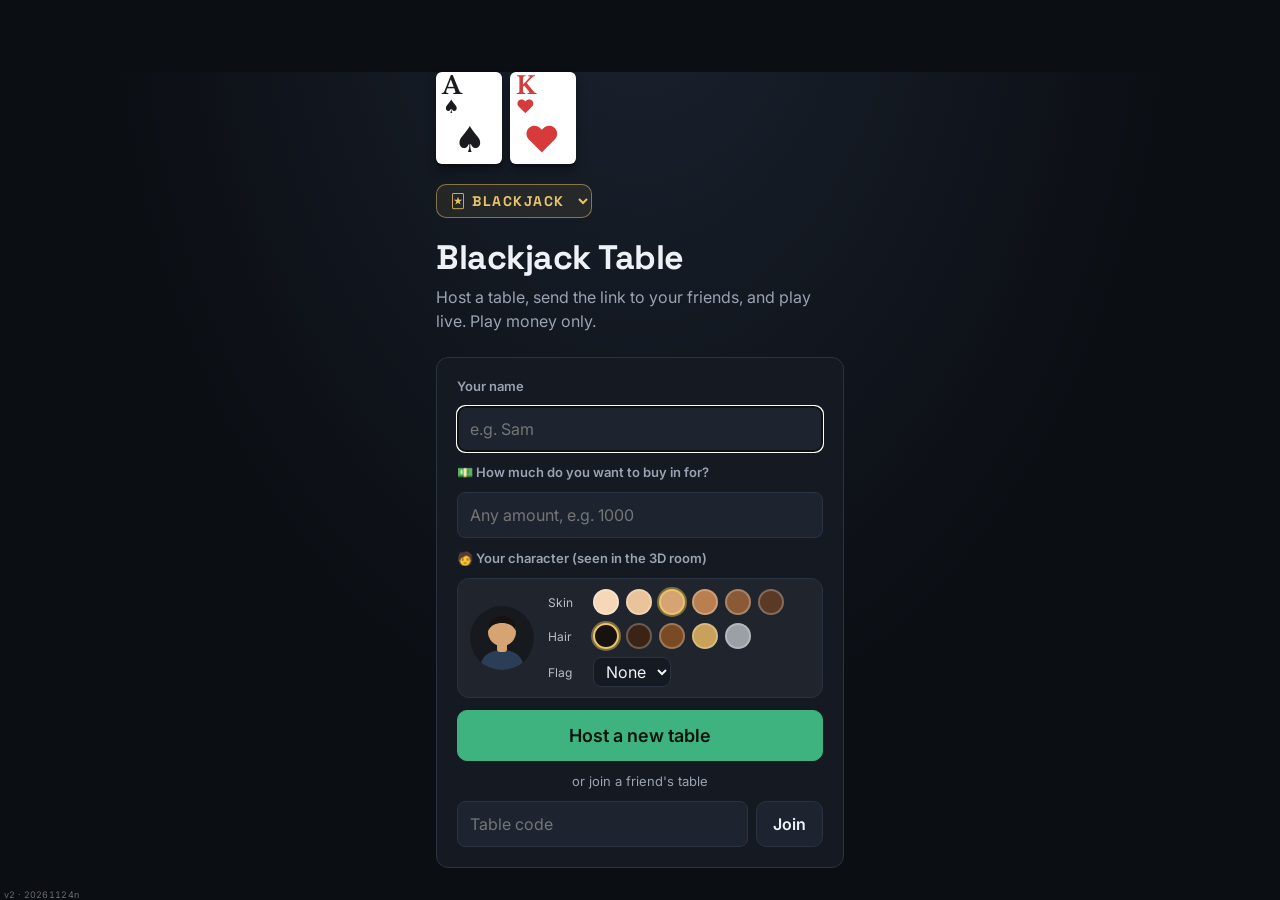
==== commit 5d4e3e28: "Tab title PJ DEN and a plain PJ icon on every page; tag 20261124n Co-Authored-By: Claude Opus 5.5 <n" ====
--- a/index.html
+++ b/index.html
@@ -3,29 +3,29 @@
 <head>
   <meta charset="utf-8" />
   <meta name="viewport" content="width=device-width, initial-scale=1, viewport-fit=cover" />
-  <title>Blackjack Table</title>
+  <title>PJ DEN</title>
   <meta name="description" content="Host a live blackjack table and play with friends from a shared link." />
   <link rel="preconnect" href="https://fonts.googleapis.com" />
   <link rel="preconnect" href="https://fonts.gstatic.com" crossorigin />
   <link href="https://fonts.googleapis.com/css2?family=Space+Grotesk:wght@500;600;700&family=Libre+Baskerville:wght@700&family=Inter:wght@400;500;600;700;800&display=swap" rel="stylesheet" />
   <script>try { var u = JSON.parse(sessionStorage.getItem('bj-upd') || 'null'); if (u && Date.now() - u.at < 90000) { document.documentElement.classList.add('updating'); addEventListener('load', function () { setTimeout(function () { document.documentElement.classList.remove('updating'); try { sessionStorage.removeItem('bj-upd'); } catch (e) {} }, 2000); }); } } catch (e) {}</script>
-  <link rel="stylesheet" href="css/style.css?v=20261124m" />
-  <link rel="stylesheet" href="css/games.css?v=20261124m" />
-  <link rel="icon" href="data:image/svg+xml,<svg xmlns='http://www.w3.org/2000/svg' viewBox='0 0 100 100'><rect x='18' y='8' width='64' height='84' rx='10' fill='white' stroke='%23222' stroke-width='4'/><text x='50' y='66' font-size='48' text-anchor='middle' fill='%23d22'>♥</text></svg>" />
+  <link rel="stylesheet" href="css/style.css?v=20261124n" />
+  <link rel="stylesheet" href="css/games.css?v=20261124n" />
+  <link rel="icon" href="data:image/svg+xml,<svg xmlns='http://www.w3.org/2000/svg' viewBox='0 0 100 100'><rect x='6' y='6' width='88' height='88' rx='20' fill='%23445566'/><text x='50' y='64' font-size='42' text-anchor='middle' font-family='Arial,sans-serif' font-weight='700' fill='white'>PJ</text></svg>" />
 </head>
 <body>
   <div id="app"></div>
   <div id="toast" class="toast" hidden></div>
   <dialog id="modal"><form method="dialog" class="x-form"><button class="x-btn" aria-label="Close" title="Close">✕</button></form><div id="modal-body"></div></dialog>
   <!-- Fetch every script at once instead of one after another. -->
-  <link rel="modulepreload" href="js/game.js?v=20261124m" />
-  <link rel="modulepreload" href="js/strategy.js?v=20261124m" />
-  <link rel="modulepreload" href="js/fx.js?v=20261124m" />
-  <link rel="modulepreload" href="js/history.js?v=20261124m" />
-  <link rel="modulepreload" href="js/room3d.js?v=20261124m" />
+  <link rel="modulepreload" href="js/game.js?v=20261124n" />
+  <link rel="modulepreload" href="js/strategy.js?v=20261124n" />
+  <link rel="modulepreload" href="js/fx.js?v=20261124n" />
+  <link rel="modulepreload" href="js/history.js?v=20261124n" />
+  <link rel="modulepreload" href="js/room3d.js?v=20261124n" />
   <link rel="modulepreload" href="lib/three.module.min.js" />
   <link rel="modulepreload" href="lib/CSS3DRenderer.js" />
   <script src="lib/peerjs.min.js"></script>
-  <script type="module">import { boot } from './js/shell.js?v=20261124m'; boot('blackjack', () => import('./js/app.js?v=20261124m'));</script>
+  <script type="module">import { boot } from './js/shell.js?v=20261124n'; boot('blackjack', () => import('./js/app.js?v=20261124n'));</script>
 </body>
 </html>
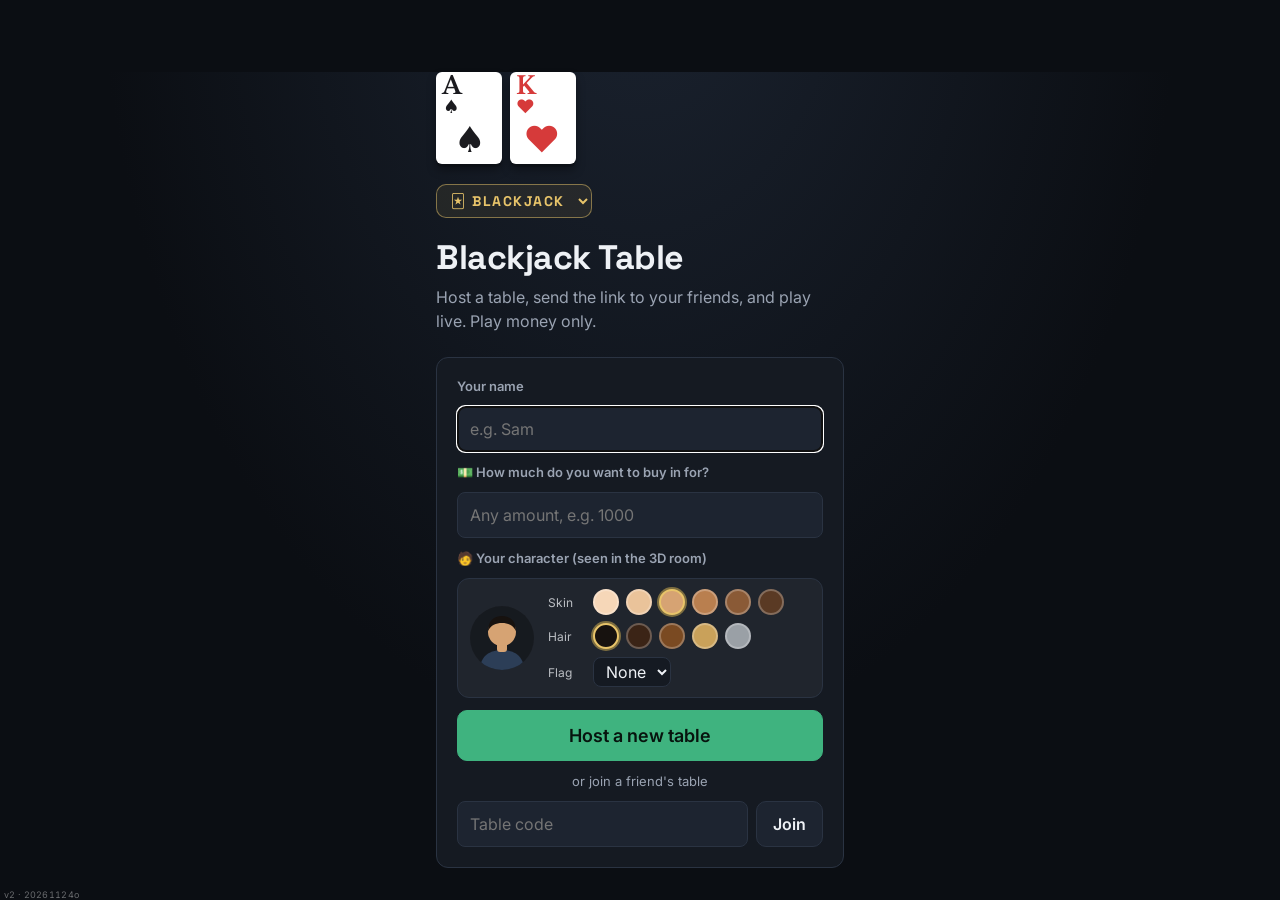
==== commit 3839c9cf: "Leave dealer seat during a round: the dealer leaves once the round is paid (tap again to stay); one " ====
--- a/index.html
+++ b/index.html
@@ -9,8 +9,8 @@
   <link rel="preconnect" href="https://fonts.gstatic.com" crossorigin />
   <link href="https://fonts.googleapis.com/css2?family=Space+Grotesk:wght@500;600;700&family=Libre+Baskerville:wght@700&family=Inter:wght@400;500;600;700;800&display=swap" rel="stylesheet" />
   <script>try { var u = JSON.parse(sessionStorage.getItem('bj-upd') || 'null'); if (u && Date.now() - u.at < 90000) { document.documentElement.classList.add('updating'); addEventListener('load', function () { setTimeout(function () { document.documentElement.classList.remove('updating'); try { sessionStorage.removeItem('bj-upd'); } catch (e) {} }, 2000); }); } } catch (e) {}</script>
-  <link rel="stylesheet" href="css/style.css?v=20261124n" />
-  <link rel="stylesheet" href="css/games.css?v=20261124n" />
+  <link rel="stylesheet" href="css/style.css?v=20261124o" />
+  <link rel="stylesheet" href="css/games.css?v=20261124o" />
   <link rel="icon" href="data:image/svg+xml,<svg xmlns='http://www.w3.org/2000/svg' viewBox='0 0 100 100'><rect x='6' y='6' width='88' height='88' rx='20' fill='%23445566'/><text x='50' y='64' font-size='42' text-anchor='middle' font-family='Arial,sans-serif' font-weight='700' fill='white'>PJ</text></svg>" />
 </head>
 <body>
@@ -18,14 +18,14 @@
   <div id="toast" class="toast" hidden></div>
   <dialog id="modal"><form method="dialog" class="x-form"><button class="x-btn" aria-label="Close" title="Close">✕</button></form><div id="modal-body"></div></dialog>
   <!-- Fetch every script at once instead of one after another. -->
-  <link rel="modulepreload" href="js/game.js?v=20261124n" />
-  <link rel="modulepreload" href="js/strategy.js?v=20261124n" />
-  <link rel="modulepreload" href="js/fx.js?v=20261124n" />
-  <link rel="modulepreload" href="js/history.js?v=20261124n" />
-  <link rel="modulepreload" href="js/room3d.js?v=20261124n" />
+  <link rel="modulepreload" href="js/game.js?v=20261124o" />
+  <link rel="modulepreload" href="js/strategy.js?v=20261124o" />
+  <link rel="modulepreload" href="js/fx.js?v=20261124o" />
+  <link rel="modulepreload" href="js/history.js?v=20261124o" />
+  <link rel="modulepreload" href="js/room3d.js?v=20261124o" />
   <link rel="modulepreload" href="lib/three.module.min.js" />
   <link rel="modulepreload" href="lib/CSS3DRenderer.js" />
   <script src="lib/peerjs.min.js"></script>
-  <script type="module">import { boot } from './js/shell.js?v=20261124n'; boot('blackjack', () => import('./js/app.js?v=20261124n'));</script>
+  <script type="module">import { boot } from './js/shell.js?v=20261124o'; boot('blackjack', () => import('./js/app.js?v=20261124o'));</script>
 </body>
 </html>
--- a/css/style.css
+++ b/css/style.css
@@ -1751,6 +1751,7 @@
 .dp-save { min-width: 120px; opacity: .55; }
 .dp-save.dirty { opacity: 1; background: #1f9d55; border-color: #49d17d; color: #fff; box-shadow: 0 0 0 2px rgba(73,209,125,.35), 0 0 16px rgba(73,209,125,.6); }
 .dp-bar:hover { filter: brightness(1.08); }
+.dp-bar.on { background: #3a2f12; color: #f2c14e; box-shadow: inset 0 0 0 2px #f2c14e; } /* marked to leave after this round */
 .dp-bar { display: block; border: 0; cursor: pointer; width: min(760px, 100%); margin: 8px auto 0; padding: 10px 14px; border-radius: 12px; background: #f2c14e; color: #1b1300; font: 800 17px Inter, system-ui, sans-serif; text-align: center; letter-spacing: .3px; }
 @media (max-width: 700px) {
   .dp-secs { grid-template-columns: 1fr; }
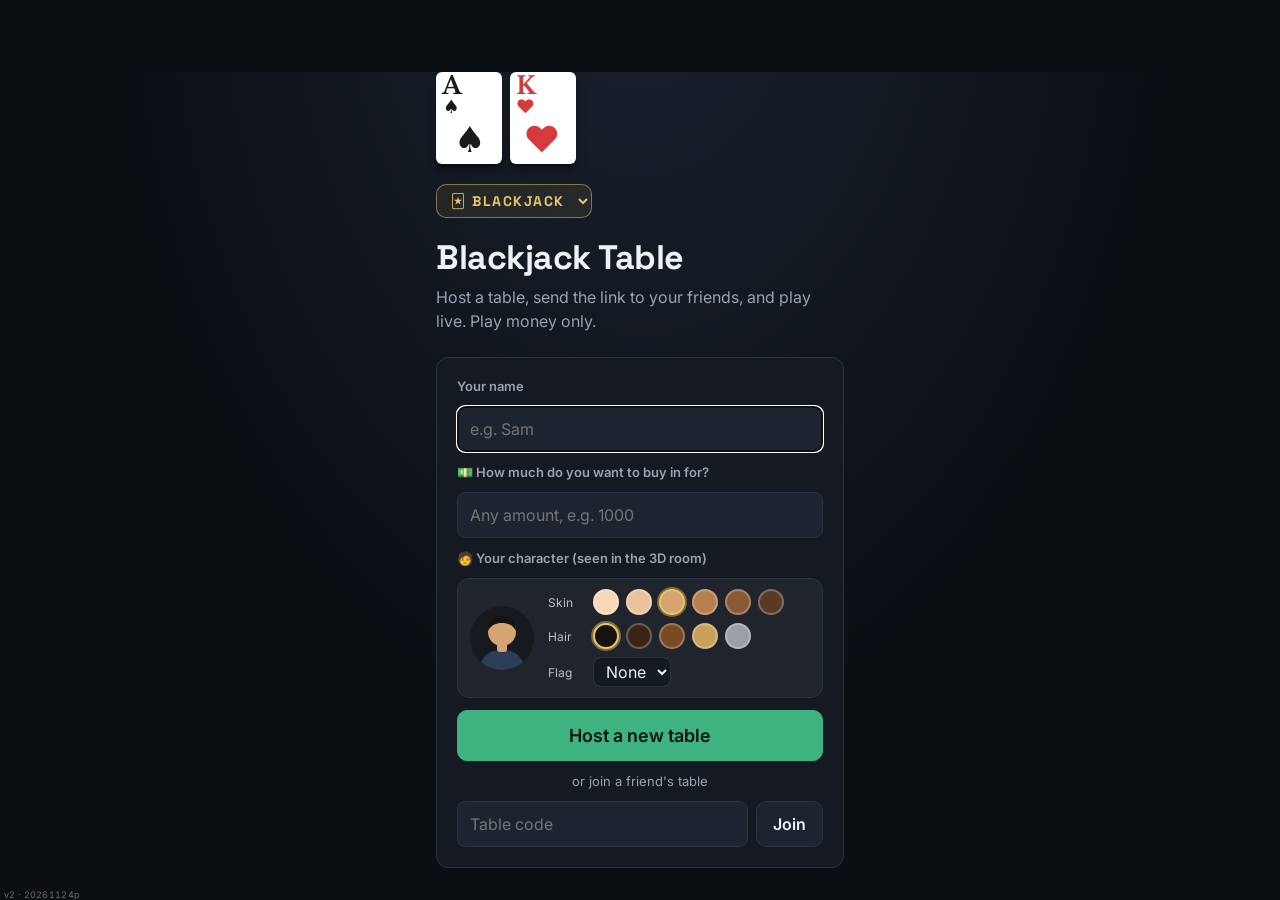
==== commit 7f629edc: "Space deals in every seat of yours with a bet; in 3D each dealt card flies and sounds once (the felt" ====
--- a/index.html
+++ b/index.html
@@ -9,8 +9,8 @@
   <link rel="preconnect" href="https://fonts.gstatic.com" crossorigin />
   <link href="https://fonts.googleapis.com/css2?family=Space+Grotesk:wght@500;600;700&family=Libre+Baskerville:wght@700&family=Inter:wght@400;500;600;700;800&display=swap" rel="stylesheet" />
   <script>try { var u = JSON.parse(sessionStorage.getItem('bj-upd') || 'null'); if (u && Date.now() - u.at < 90000) { document.documentElement.classList.add('updating'); addEventListener('load', function () { setTimeout(function () { document.documentElement.classList.remove('updating'); try { sessionStorage.removeItem('bj-upd'); } catch (e) {} }, 2000); }); } } catch (e) {}</script>
-  <link rel="stylesheet" href="css/style.css?v=20261124o" />
-  <link rel="stylesheet" href="css/games.css?v=20261124o" />
+  <link rel="stylesheet" href="css/style.css?v=20261124p" />
+  <link rel="stylesheet" href="css/games.css?v=20261124p" />
   <link rel="icon" href="data:image/svg+xml,<svg xmlns='http://www.w3.org/2000/svg' viewBox='0 0 100 100'><rect x='6' y='6' width='88' height='88' rx='20' fill='%23445566'/><text x='50' y='64' font-size='42' text-anchor='middle' font-family='Arial,sans-serif' font-weight='700' fill='white'>PJ</text></svg>" />
 </head>
 <body>
@@ -18,14 +18,14 @@
   <div id="toast" class="toast" hidden></div>
   <dialog id="modal"><form method="dialog" class="x-form"><button class="x-btn" aria-label="Close" title="Close">✕</button></form><div id="modal-body"></div></dialog>
   <!-- Fetch every script at once instead of one after another. -->
-  <link rel="modulepreload" href="js/game.js?v=20261124o" />
-  <link rel="modulepreload" href="js/strategy.js?v=20261124o" />
-  <link rel="modulepreload" href="js/fx.js?v=20261124o" />
-  <link rel="modulepreload" href="js/history.js?v=20261124o" />
-  <link rel="modulepreload" href="js/room3d.js?v=20261124o" />
+  <link rel="modulepreload" href="js/game.js?v=20261124p" />
+  <link rel="modulepreload" href="js/strategy.js?v=20261124p" />
+  <link rel="modulepreload" href="js/fx.js?v=20261124p" />
+  <link rel="modulepreload" href="js/history.js?v=20261124p" />
+  <link rel="modulepreload" href="js/room3d.js?v=20261124p" />
   <link rel="modulepreload" href="lib/three.module.min.js" />
   <link rel="modulepreload" href="lib/CSS3DRenderer.js" />
   <script src="lib/peerjs.min.js"></script>
-  <script type="module">import { boot } from './js/shell.js?v=20261124o'; boot('blackjack', () => import('./js/app.js?v=20261124o'));</script>
+  <script type="module">import { boot } from './js/shell.js?v=20261124p'; boot('blackjack', () => import('./js/app.js?v=20261124p'));</script>
 </body>
 </html>
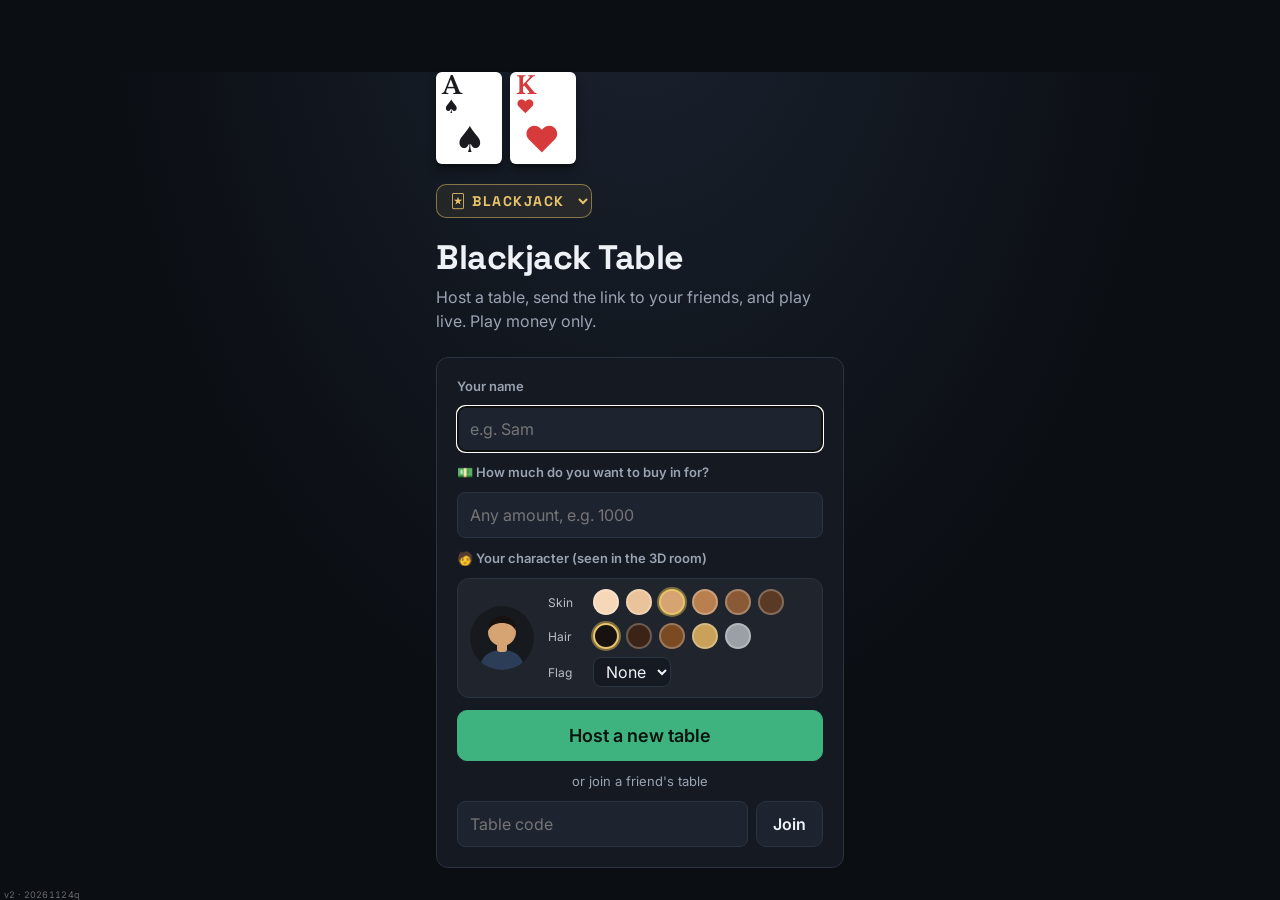
==== commit 8a4d4b51: "One press acts on one hand: a second press within half a second of a move is dropped Co-Authored-By:" ====
--- a/index.html
+++ b/index.html
@@ -9,8 +9,8 @@
   <link rel="preconnect" href="https://fonts.gstatic.com" crossorigin />
   <link href="https://fonts.googleapis.com/css2?family=Space+Grotesk:wght@500;600;700&family=Libre+Baskerville:wght@700&family=Inter:wght@400;500;600;700;800&display=swap" rel="stylesheet" />
   <script>try { var u = JSON.parse(sessionStorage.getItem('bj-upd') || 'null'); if (u && Date.now() - u.at < 90000) { document.documentElement.classList.add('updating'); addEventListener('load', function () { setTimeout(function () { document.documentElement.classList.remove('updating'); try { sessionStorage.removeItem('bj-upd'); } catch (e) {} }, 2000); }); } } catch (e) {}</script>
-  <link rel="stylesheet" href="css/style.css?v=20261124p" />
-  <link rel="stylesheet" href="css/games.css?v=20261124p" />
+  <link rel="stylesheet" href="css/style.css?v=20261124q" />
+  <link rel="stylesheet" href="css/games.css?v=20261124q" />
   <link rel="icon" href="data:image/svg+xml,<svg xmlns='http://www.w3.org/2000/svg' viewBox='0 0 100 100'><rect x='6' y='6' width='88' height='88' rx='20' fill='%23445566'/><text x='50' y='64' font-size='42' text-anchor='middle' font-family='Arial,sans-serif' font-weight='700' fill='white'>PJ</text></svg>" />
 </head>
 <body>
@@ -18,14 +18,14 @@
   <div id="toast" class="toast" hidden></div>
   <dialog id="modal"><form method="dialog" class="x-form"><button class="x-btn" aria-label="Close" title="Close">✕</button></form><div id="modal-body"></div></dialog>
   <!-- Fetch every script at once instead of one after another. -->
-  <link rel="modulepreload" href="js/game.js?v=20261124p" />
-  <link rel="modulepreload" href="js/strategy.js?v=20261124p" />
-  <link rel="modulepreload" href="js/fx.js?v=20261124p" />
-  <link rel="modulepreload" href="js/history.js?v=20261124p" />
-  <link rel="modulepreload" href="js/room3d.js?v=20261124p" />
+  <link rel="modulepreload" href="js/game.js?v=20261124q" />
+  <link rel="modulepreload" href="js/strategy.js?v=20261124q" />
+  <link rel="modulepreload" href="js/fx.js?v=20261124q" />
+  <link rel="modulepreload" href="js/history.js?v=20261124q" />
+  <link rel="modulepreload" href="js/room3d.js?v=20261124q" />
   <link rel="modulepreload" href="lib/three.module.min.js" />
   <link rel="modulepreload" href="lib/CSS3DRenderer.js" />
   <script src="lib/peerjs.min.js"></script>
-  <script type="module">import { boot } from './js/shell.js?v=20261124p'; boot('blackjack', () => import('./js/app.js?v=20261124p'));</script>
+  <script type="module">import { boot } from './js/shell.js?v=20261124q'; boot('blackjack', () => import('./js/app.js?v=20261124q'));</script>
 </body>
 </html>
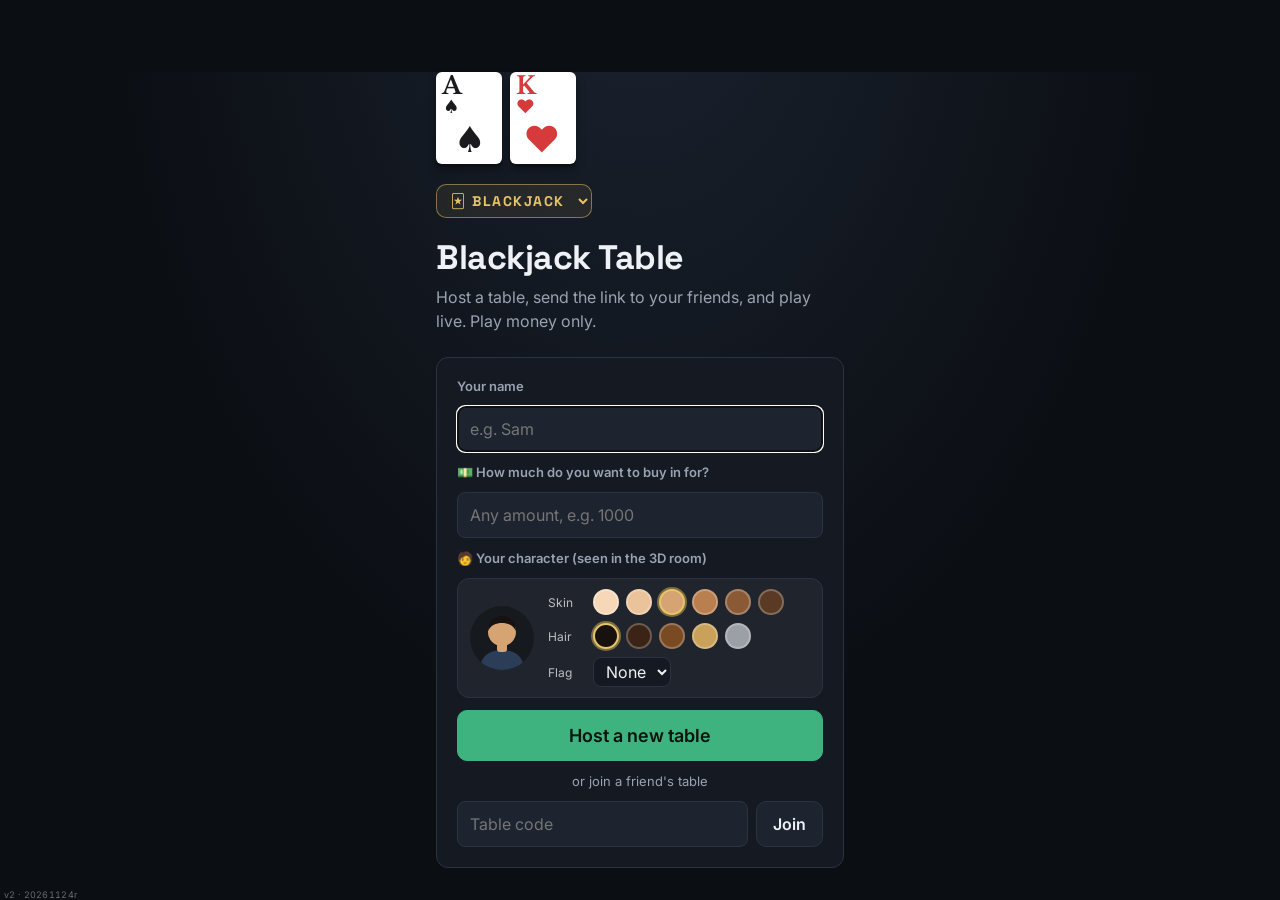
==== commit 661a8412: "Hit card one trip sooner, Auto rebet in the tray during a hand, Make host button in Players Co-Autho" ====
--- a/index.html
+++ b/index.html
@@ -9,8 +9,8 @@
   <link rel="preconnect" href="https://fonts.gstatic.com" crossorigin />
   <link href="https://fonts.googleapis.com/css2?family=Space+Grotesk:wght@500;600;700&family=Libre+Baskerville:wght@700&family=Inter:wght@400;500;600;700;800&display=swap" rel="stylesheet" />
   <script>try { var u = JSON.parse(sessionStorage.getItem('bj-upd') || 'null'); if (u && Date.now() - u.at < 90000) { document.documentElement.classList.add('updating'); addEventListener('load', function () { setTimeout(function () { document.documentElement.classList.remove('updating'); try { sessionStorage.removeItem('bj-upd'); } catch (e) {} }, 2000); }); } } catch (e) {}</script>
-  <link rel="stylesheet" href="css/style.css?v=20261124q" />
-  <link rel="stylesheet" href="css/games.css?v=20261124q" />
+  <link rel="stylesheet" href="css/style.css?v=20261124r" />
+  <link rel="stylesheet" href="css/games.css?v=20261124r" />
   <link rel="icon" href="data:image/svg+xml,<svg xmlns='http://www.w3.org/2000/svg' viewBox='0 0 100 100'><rect x='6' y='6' width='88' height='88' rx='20' fill='%23445566'/><text x='50' y='64' font-size='42' text-anchor='middle' font-family='Arial,sans-serif' font-weight='700' fill='white'>PJ</text></svg>" />
 </head>
 <body>
@@ -18,14 +18,14 @@
   <div id="toast" class="toast" hidden></div>
   <dialog id="modal"><form method="dialog" class="x-form"><button class="x-btn" aria-label="Close" title="Close">✕</button></form><div id="modal-body"></div></dialog>
   <!-- Fetch every script at once instead of one after another. -->
-  <link rel="modulepreload" href="js/game.js?v=20261124q" />
-  <link rel="modulepreload" href="js/strategy.js?v=20261124q" />
-  <link rel="modulepreload" href="js/fx.js?v=20261124q" />
-  <link rel="modulepreload" href="js/history.js?v=20261124q" />
-  <link rel="modulepreload" href="js/room3d.js?v=20261124q" />
+  <link rel="modulepreload" href="js/game.js?v=20261124r" />
+  <link rel="modulepreload" href="js/strategy.js?v=20261124r" />
+  <link rel="modulepreload" href="js/fx.js?v=20261124r" />
+  <link rel="modulepreload" href="js/history.js?v=20261124r" />
+  <link rel="modulepreload" href="js/room3d.js?v=20261124r" />
   <link rel="modulepreload" href="lib/three.module.min.js" />
   <link rel="modulepreload" href="lib/CSS3DRenderer.js" />
   <script src="lib/peerjs.min.js"></script>
-  <script type="module">import { boot } from './js/shell.js?v=20261124q'; boot('blackjack', () => import('./js/app.js?v=20261124q'));</script>
+  <script type="module">import { boot } from './js/shell.js?v=20261124r'; boot('blackjack', () => import('./js/app.js?v=20261124r'));</script>
 </body>
 </html>
--- a/css/style.css
+++ b/css/style.css
@@ -1816,3 +1816,4 @@
 .seat-pm .spm-btn { width: 28px; height: 28px; border-radius: 50%; border: 1px solid rgba(232,196,106,.55); background: rgba(232,196,106,.14); color: #f2d58a; font: 800 18px/1 Inter, system-ui, sans-serif; cursor: pointer; padding: 0; }
 .seat-pm .spm-btn:disabled { opacity: .35; cursor: default; }
 @media (max-width: 700px) { .felt > .seat-pm { top: 64px; right: 10px; font-size: 11px; } .felt.flip > .seat-pm { top: auto; bottom: 60px; } .seat-pm .spm-btn { width: 24px; height: 24px; font-size: 16px; } }
+.decide-title .auto-rebet { margin-left: 10px; vertical-align: middle; font-family: inherit; letter-spacing: 0; text-transform: none; font-size: 12px; padding: 3px 9px; text-shadow: none; }
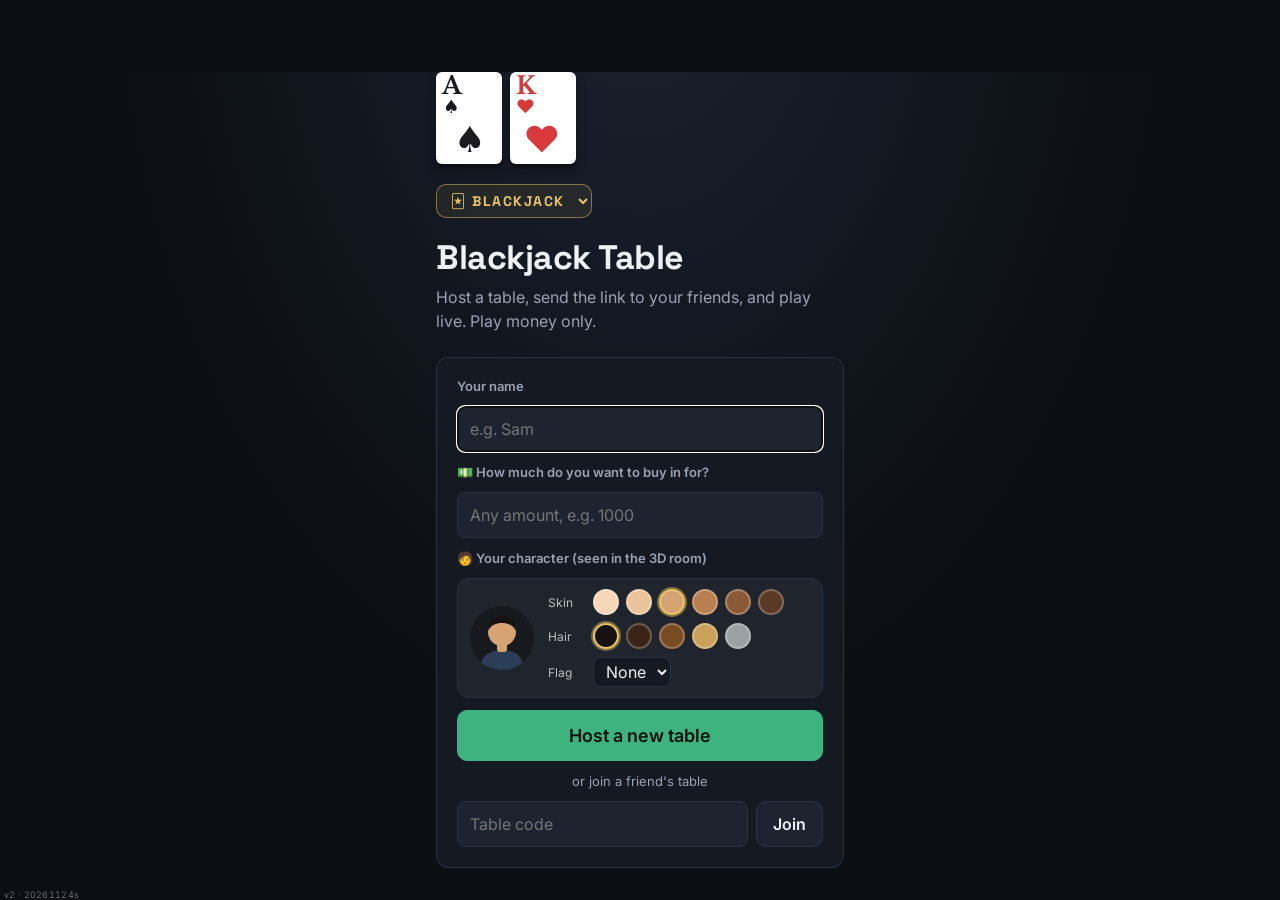
==== commit 2438f874: "Host gone: 20 s countdown for everyone, then the dealer takes over (anyone may when the host dealt);" ====
--- a/index.html
+++ b/index.html
@@ -9,8 +9,8 @@
   <link rel="preconnect" href="https://fonts.gstatic.com" crossorigin />
   <link href="https://fonts.googleapis.com/css2?family=Space+Grotesk:wght@500;600;700&family=Libre+Baskerville:wght@700&family=Inter:wght@400;500;600;700;800&display=swap" rel="stylesheet" />
   <script>try { var u = JSON.parse(sessionStorage.getItem('bj-upd') || 'null'); if (u && Date.now() - u.at < 90000) { document.documentElement.classList.add('updating'); addEventListener('load', function () { setTimeout(function () { document.documentElement.classList.remove('updating'); try { sessionStorage.removeItem('bj-upd'); } catch (e) {} }, 2000); }); } } catch (e) {}</script>
-  <link rel="stylesheet" href="css/style.css?v=20261124r" />
-  <link rel="stylesheet" href="css/games.css?v=20261124r" />
+  <link rel="stylesheet" href="css/style.css?v=20261124s" />
+  <link rel="stylesheet" href="css/games.css?v=20261124s" />
   <link rel="icon" href="data:image/svg+xml,<svg xmlns='http://www.w3.org/2000/svg' viewBox='0 0 100 100'><rect x='6' y='6' width='88' height='88' rx='20' fill='%23445566'/><text x='50' y='64' font-size='42' text-anchor='middle' font-family='Arial,sans-serif' font-weight='700' fill='white'>PJ</text></svg>" />
 </head>
 <body>
@@ -18,14 +18,14 @@
   <div id="toast" class="toast" hidden></div>
   <dialog id="modal"><form method="dialog" class="x-form"><button class="x-btn" aria-label="Close" title="Close">✕</button></form><div id="modal-body"></div></dialog>
   <!-- Fetch every script at once instead of one after another. -->
-  <link rel="modulepreload" href="js/game.js?v=20261124r" />
-  <link rel="modulepreload" href="js/strategy.js?v=20261124r" />
-  <link rel="modulepreload" href="js/fx.js?v=20261124r" />
-  <link rel="modulepreload" href="js/history.js?v=20261124r" />
-  <link rel="modulepreload" href="js/room3d.js?v=20261124r" />
+  <link rel="modulepreload" href="js/game.js?v=20261124s" />
+  <link rel="modulepreload" href="js/strategy.js?v=20261124s" />
+  <link rel="modulepreload" href="js/fx.js?v=20261124s" />
+  <link rel="modulepreload" href="js/history.js?v=20261124s" />
+  <link rel="modulepreload" href="js/room3d.js?v=20261124s" />
   <link rel="modulepreload" href="lib/three.module.min.js" />
   <link rel="modulepreload" href="lib/CSS3DRenderer.js" />
   <script src="lib/peerjs.min.js"></script>
-  <script type="module">import { boot } from './js/shell.js?v=20261124r'; boot('blackjack', () => import('./js/app.js?v=20261124r'));</script>
+  <script type="module">import { boot } from './js/shell.js?v=20261124s'; boot('blackjack', () => import('./js/app.js?v=20261124s'));</script>
 </body>
 </html>
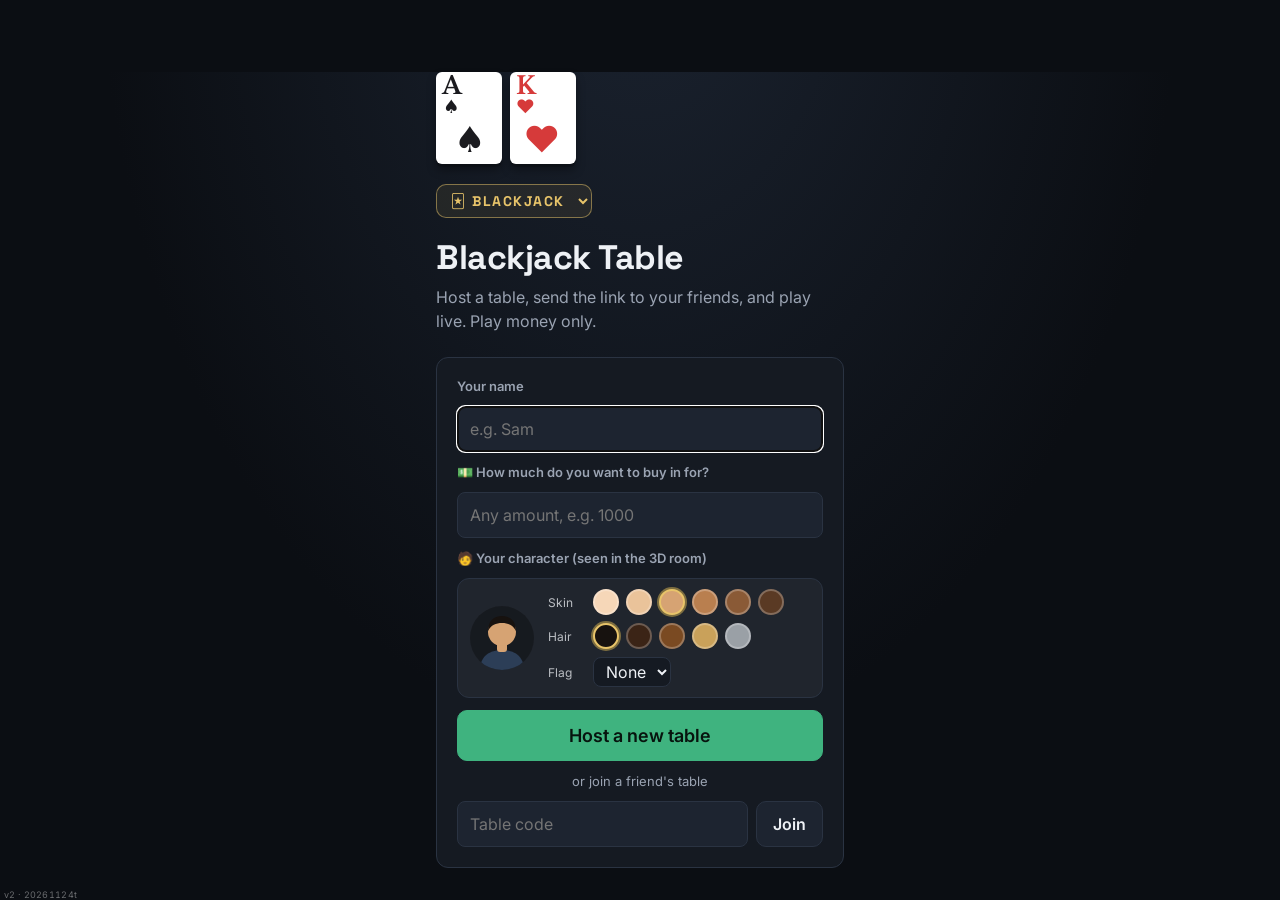
==== commit 361dcfeb: "People without a seat stay off every table's felt; players get every round of the hand history; a ne" ====
--- a/index.html
+++ b/index.html
@@ -9,8 +9,8 @@
   <link rel="preconnect" href="https://fonts.gstatic.com" crossorigin />
   <link href="https://fonts.googleapis.com/css2?family=Space+Grotesk:wght@500;600;700&family=Libre+Baskerville:wght@700&family=Inter:wght@400;500;600;700;800&display=swap" rel="stylesheet" />
   <script>try { var u = JSON.parse(sessionStorage.getItem('bj-upd') || 'null'); if (u && Date.now() - u.at < 90000) { document.documentElement.classList.add('updating'); addEventListener('load', function () { setTimeout(function () { document.documentElement.classList.remove('updating'); try { sessionStorage.removeItem('bj-upd'); } catch (e) {} }, 2000); }); } } catch (e) {}</script>
-  <link rel="stylesheet" href="css/style.css?v=20261124s" />
-  <link rel="stylesheet" href="css/games.css?v=20261124s" />
+  <link rel="stylesheet" href="css/style.css?v=20261124t" />
+  <link rel="stylesheet" href="css/games.css?v=20261124t" />
   <link rel="icon" href="data:image/svg+xml,<svg xmlns='http://www.w3.org/2000/svg' viewBox='0 0 100 100'><rect x='6' y='6' width='88' height='88' rx='20' fill='%23445566'/><text x='50' y='64' font-size='42' text-anchor='middle' font-family='Arial,sans-serif' font-weight='700' fill='white'>PJ</text></svg>" />
 </head>
 <body>
@@ -18,14 +18,14 @@
   <div id="toast" class="toast" hidden></div>
   <dialog id="modal"><form method="dialog" class="x-form"><button class="x-btn" aria-label="Close" title="Close">✕</button></form><div id="modal-body"></div></dialog>
   <!-- Fetch every script at once instead of one after another. -->
-  <link rel="modulepreload" href="js/game.js?v=20261124s" />
-  <link rel="modulepreload" href="js/strategy.js?v=20261124s" />
-  <link rel="modulepreload" href="js/fx.js?v=20261124s" />
-  <link rel="modulepreload" href="js/history.js?v=20261124s" />
-  <link rel="modulepreload" href="js/room3d.js?v=20261124s" />
+  <link rel="modulepreload" href="js/game.js?v=20261124t" />
+  <link rel="modulepreload" href="js/strategy.js?v=20261124t" />
+  <link rel="modulepreload" href="js/fx.js?v=20261124t" />
+  <link rel="modulepreload" href="js/history.js?v=20261124t" />
+  <link rel="modulepreload" href="js/room3d.js?v=20261124t" />
   <link rel="modulepreload" href="lib/three.module.min.js" />
   <link rel="modulepreload" href="lib/CSS3DRenderer.js" />
   <script src="lib/peerjs.min.js"></script>
-  <script type="module">import { boot } from './js/shell.js?v=20261124s'; boot('blackjack', () => import('./js/app.js?v=20261124s'));</script>
+  <script type="module">import { boot } from './js/shell.js?v=20261124t'; boot('blackjack', () => import('./js/app.js?v=20261124t'));</script>
 </body>
 </html>
